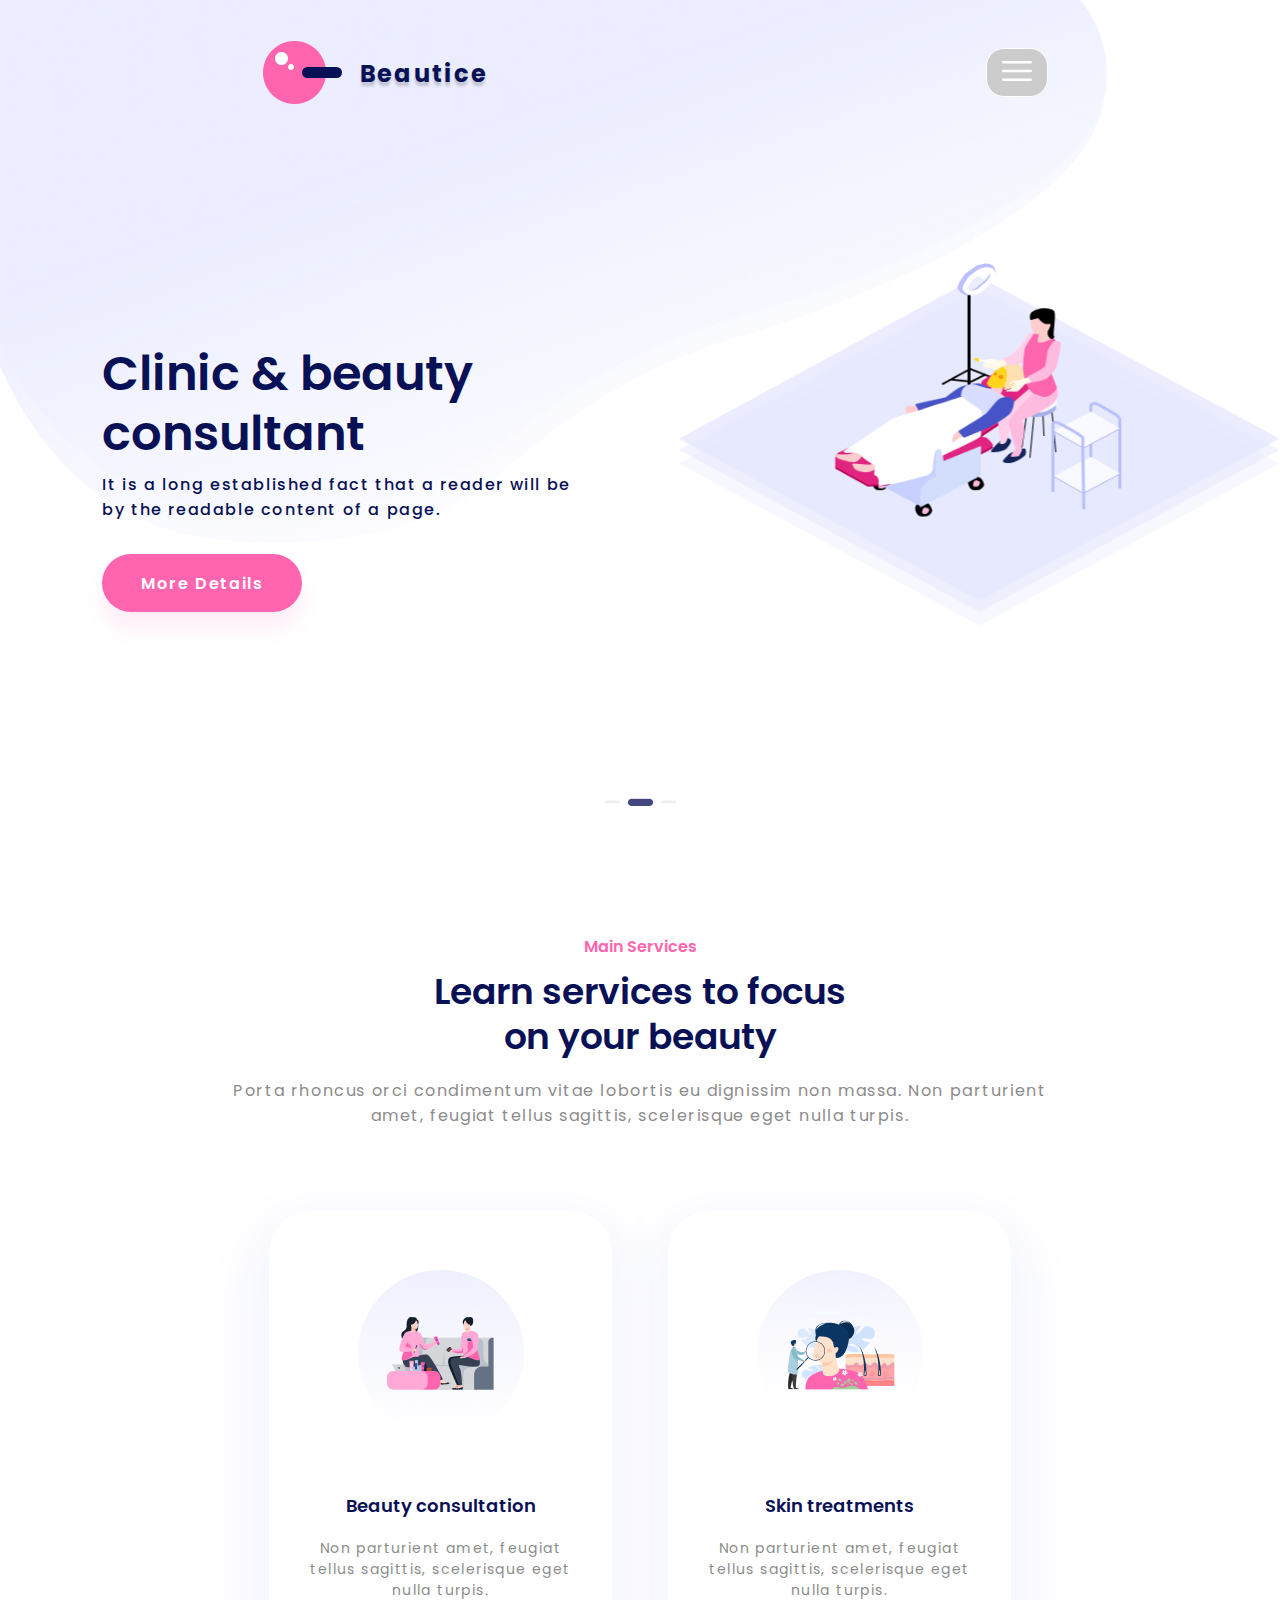
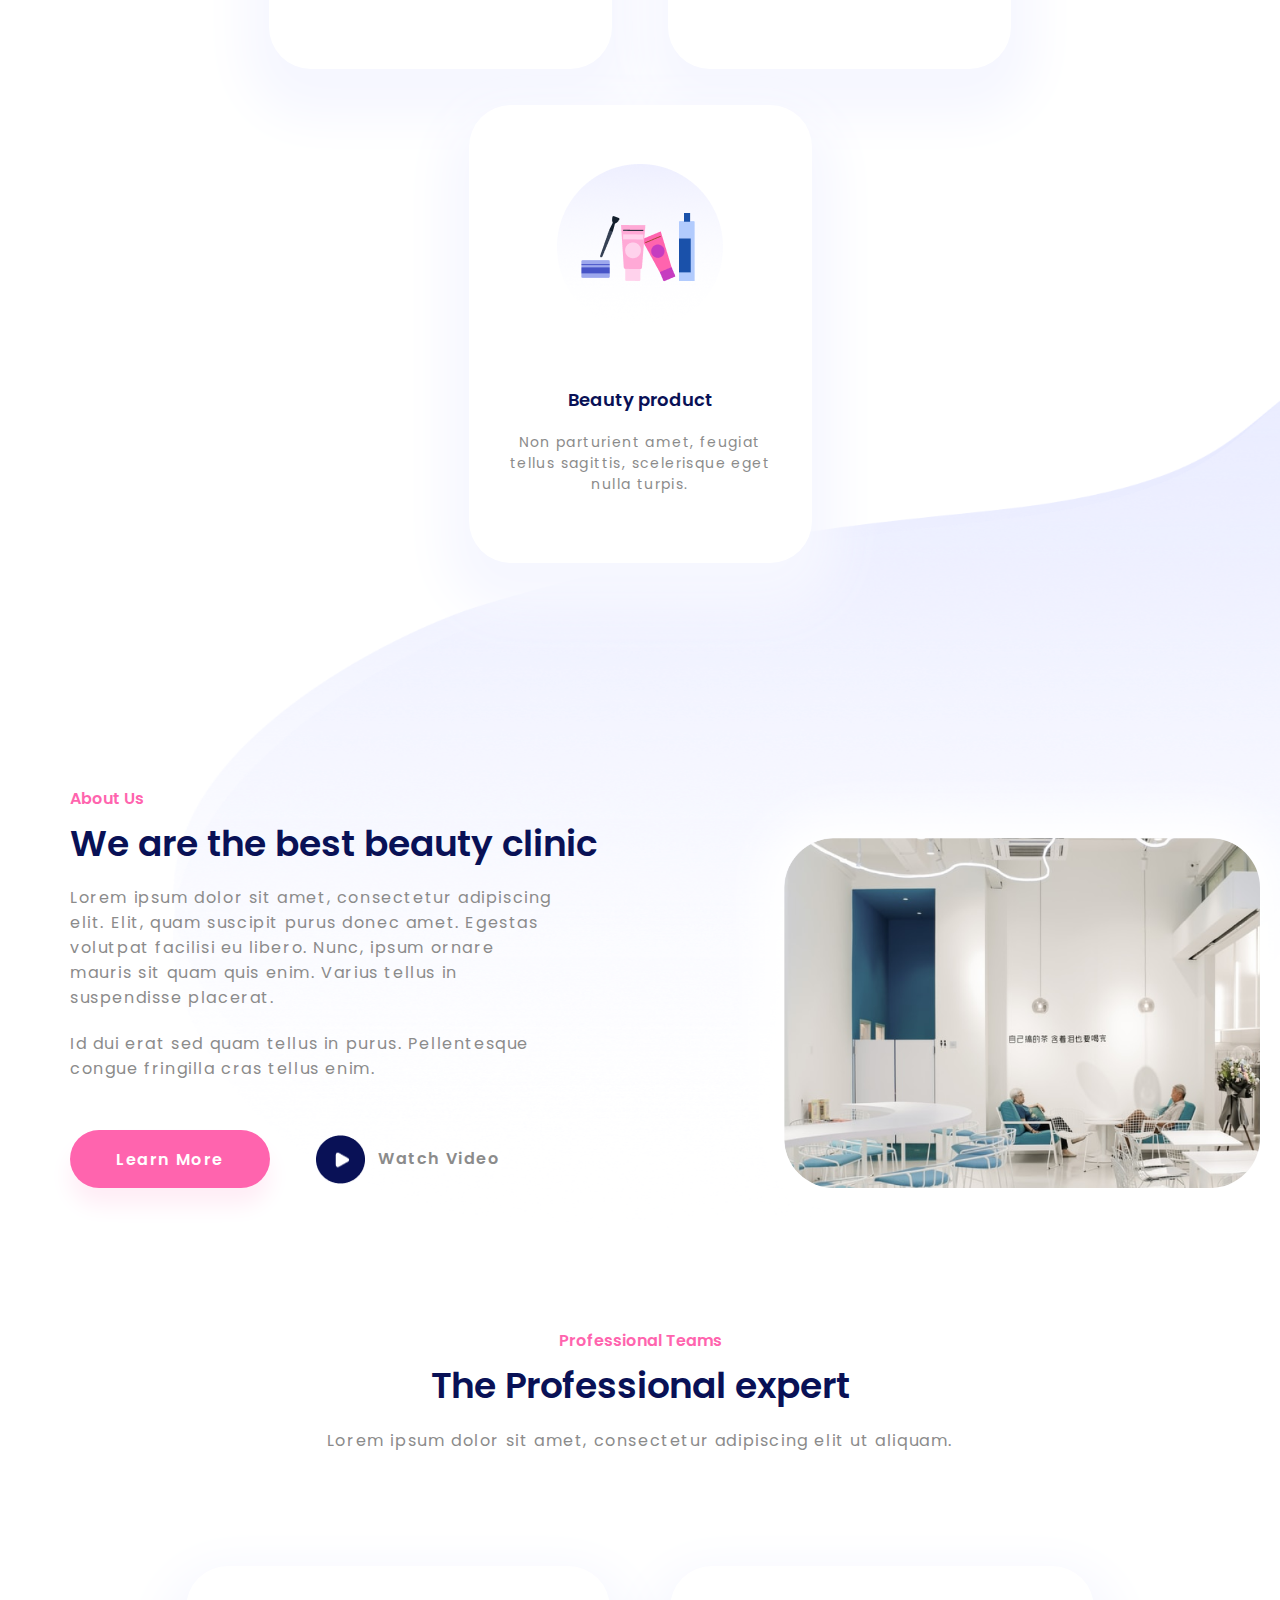
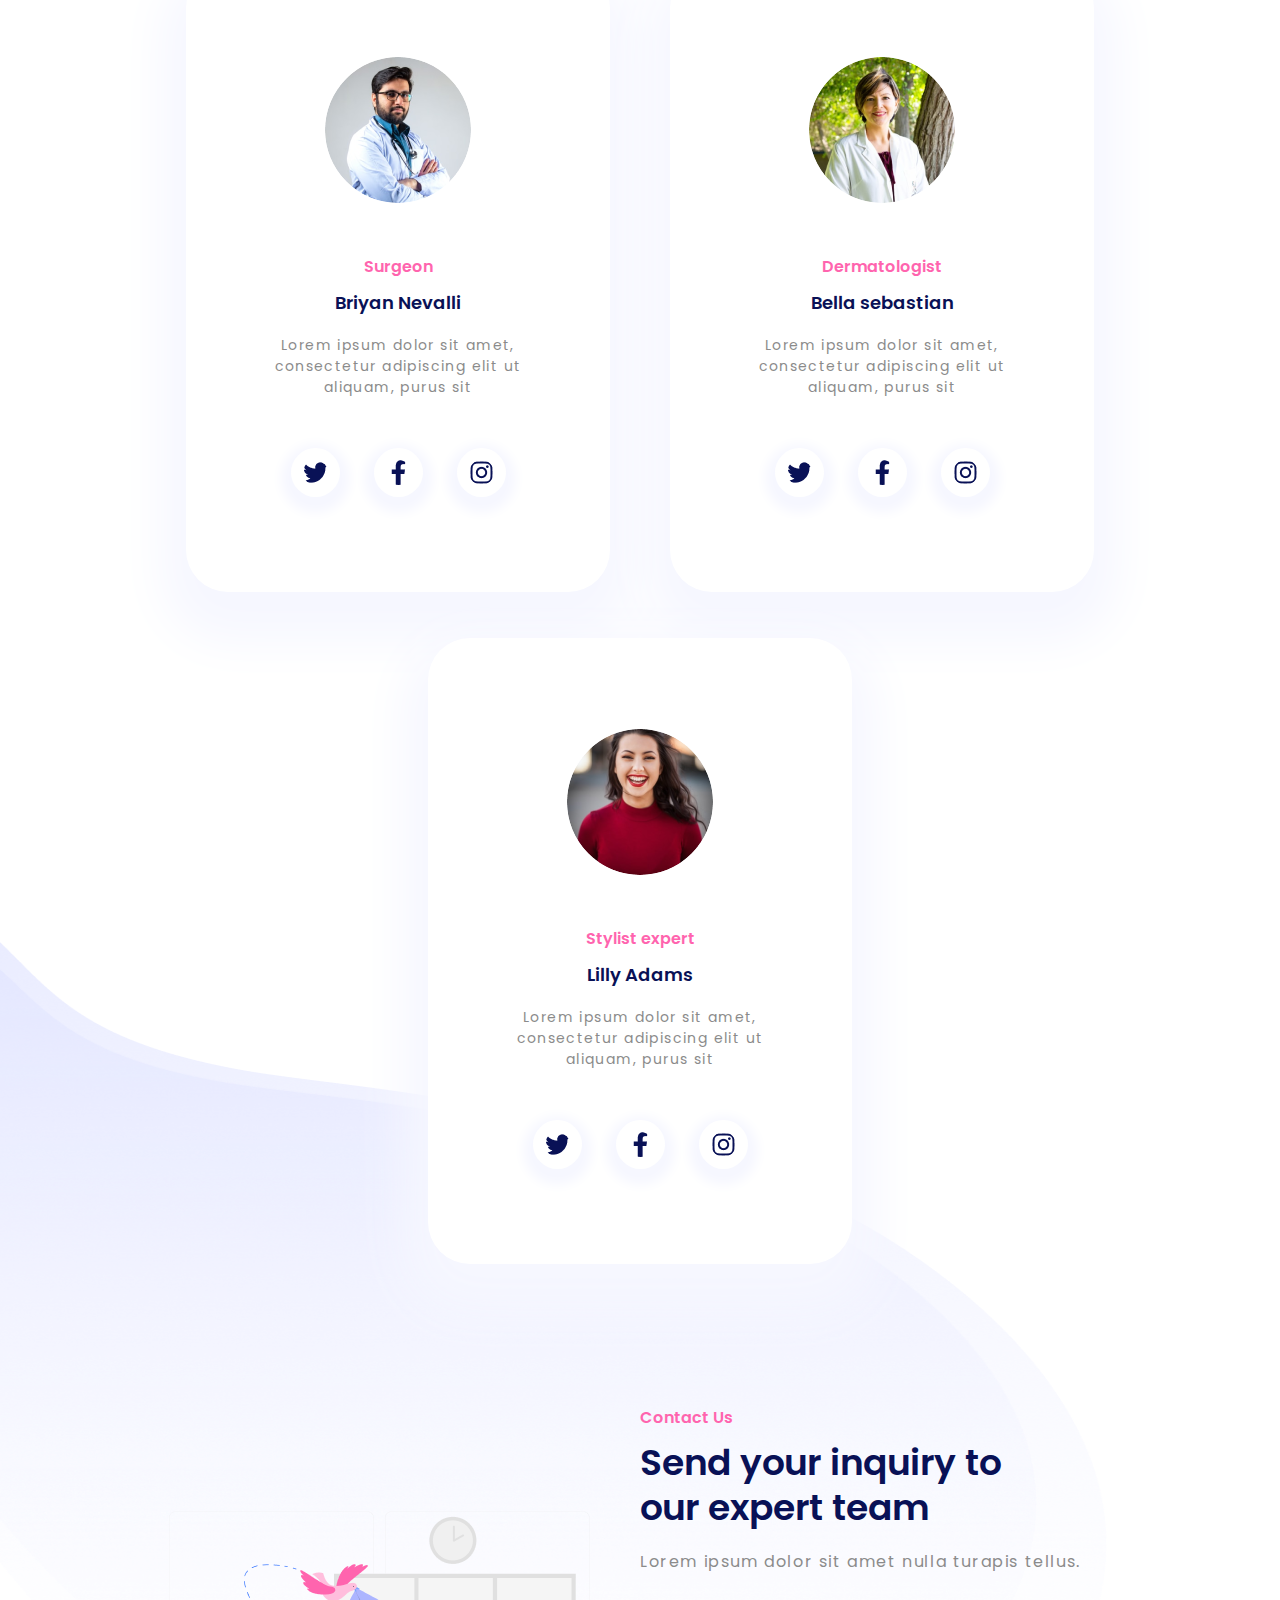
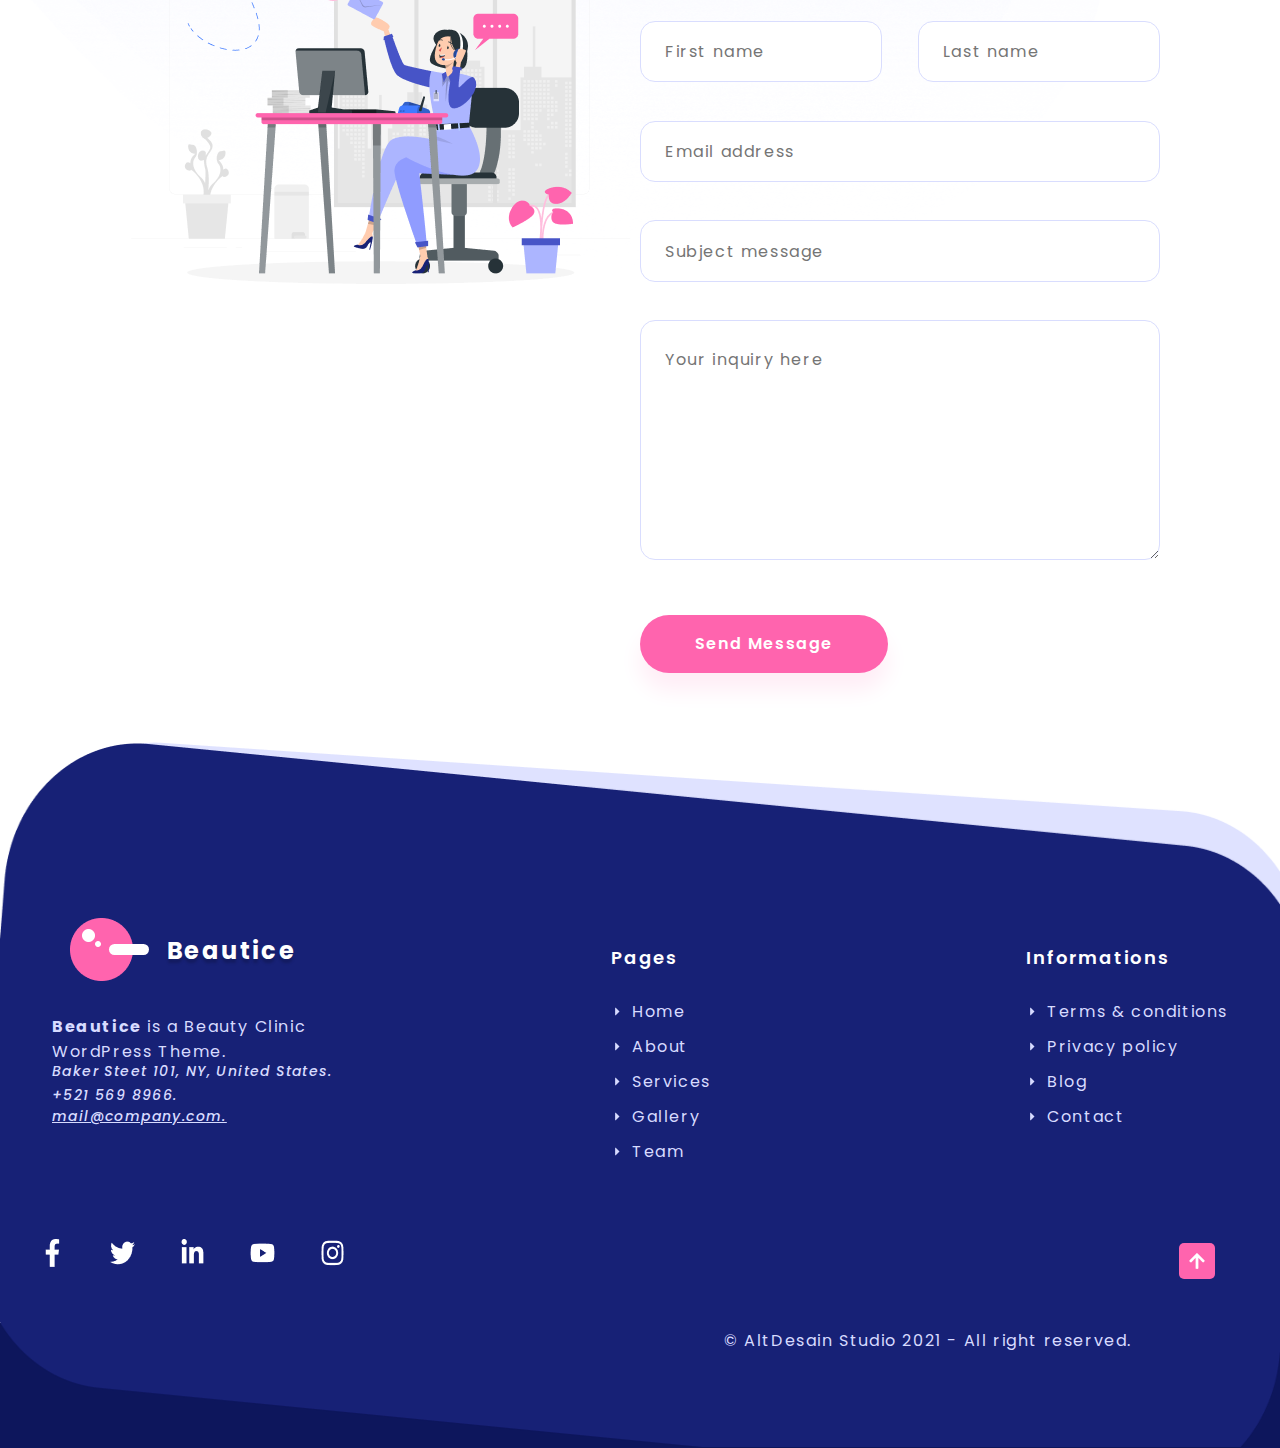
==== index.html @ 67800dea "done" ====
<!DOCTYPE html>
<html lang="en">
  <head>
    <meta charset="UTF-8" />
    <meta name="viewport" content="width=device-width, initial-scale=1.0" />
    <title>Document</title>
    <link rel="preconnect" href="https://fonts.googleapis.com" />
    <link rel="preconnect" href="https://fonts.gstatic.com" crossorigin />
    <link
      href="https://fonts.googleapis.com/css2?family=Poppins:wght@400;500;600;700&display=swap"
      rel="stylesheet"
    />
    <link rel="stylesheet" href="./assets/css/base.css" />
    <link rel="stylesheet" href="./assets/css/home1Style/index.css" />
    <script>
      function scrollToTopBtn() {
        window.scrollTo({
          top: 0,
          behavior: "smooth",
        });
      }
    </script>
  </head>
  <body>
    <header class="header">
      <div class="header__logo">
        <div class="header__logo-icon">
          <img
            class="logo__bg"
            src="./assets/img/Ellipse BG.png"
            alt="logo__bg"
          />
          <img
            class="logo__circle-white-1"
            src="./assets/img/Ellipse White 1.png"
            alt="logo1"
          />
          <img
            class="logo__circle-white-2"
            src="./assets/img/Ellipse White 2.png"
            alt="logo2"
          />
          <div class="logo__rectangle-blue"></div>
        </div>
        <p class="header__logo-text">Beautice</p>
      </div>
      <button class="header__navigate-button-style-tablet icon-center">
        <svg
          xmlns="http://www.w3.org/2000/svg"
          fill="none"
          viewBox="0 0 24 24"
          stroke-width="1.5"
          stroke="currentColor"
          class="w-6 h-6"
        >
          <path
            stroke-linecap="round"
            stroke-linejoin="round"
            d="M3.75 6.75h16.5M3.75 12h16.5m-16.5 5.25h16.5"
          />
        </svg>
      </button>

      <nav class="header__navigate">
        <ul class="header__navigate-menu">
          <li class="header__navigate-menu-item">
            <a href="#"
              >Home
              <img src="./assets/icons/Plus Icon.png" alt="plus" />
            </a>
          </li>
          <li class="header__navigate-menu-item">
            <a href="./Home2.html">Home 2</a>
          </li>
          <li class="header__navigate-menu-item">
            <a href="#">Service</a>
          </li>
          <li class="header__navigate-menu-item">
            <a href="#">Gallery</a>
          </li>
          <li class="header__navigate-menu-item">
            <a href="#">Blog</a>
          </li>
        </ul>
        <button class="header__navigate-button">Contact</button>
      </nav>
    </header>
    <div class="bg-header"></div>
    <section class="slider">
      <div class="slider__text">
        <h1 class="slider__text-title">Clinic & beauty consultant</h1>
        <p class="slider__text-desc">
          It is a long established fact that a reader will be by the readable
          content of a page.
        </p>
        <button class="slider__text-btn">More Details</button>
      </div>
      <img class="slider__img" src="./assets/img/Frame 1.png" />
    </section>
    <img class="slide__button" src="./assets/icons/Slide Button.png" />
    <div class="content">
      <section class="core-services">
        <p class="core-services__top-desc">Main Services</p>
        <h2 class="core-services__title">
          Learn services to focus <br />
          on your beauty
        </h2>
        <p class="core-services__bottom-desc">
          Porta rhoncus orci condimentum vitae lobortis eu dignissim non massa.
          Non parturient <br />
          amet, feugiat tellus sagittis, scelerisque eget nulla turpis.
        </p>
        <div class="content-services-cards">
          <section class="services-cards__item">
            <img src="./assets/img/Animation1.png" alt="img" />
            <h3 class="services-cards__item-title">Beauty consultation</h3>
            <p class="services-cards__item-desc">
              Non parturient amet, feugiat tellus sagittis, scelerisque eget
              nulla turpis.
            </p>
          </section>
          <section class="services-cards__item">
            <img src="./assets/img/Animation2.png" alt="img" />
            <h3 class="services-cards__item-title">Skin treatments</h3>
            <p class="services-cards__item-desc">
              Non parturient amet, feugiat tellus sagittis, scelerisque eget
              nulla turpis.
            </p>
          </section>
          <section class="services-cards__item">
            <img src="./assets/img/Animation3.png" alt="img" />
            <h3 class="services-cards__item-title">Beauty product</h3>
            <p class="services-cards__item-desc">
              Non parturient amet, feugiat tellus sagittis, scelerisque eget
              nulla turpis.
            </p>
          </section>
        </div>
      </section>
      <div class="div-bg"></div>
      <section class="content-about-us">
        <div class="content-about-us__text">
          <p class="content-about-us__text-top-desc">About Us</p>
          <h2 class="content-about-us__text-title">
            We are the best beauty clinic
          </h2>
          <div class="content-about-us__text-bottom-desc">
            <p>
              Lorem ipsum dolor sit amet, consectetur adipiscing elit. Elit,
              quam suscipit purus donec amet. Egestas volutpat facilisi eu
              libero. Nunc, ipsum ornare mauris sit quam quis enim. Varius
              tellus in suspendisse placerat.
            </p>
            <p>
              Id dui erat sed quam tellus in purus. Pellentesque congue
              fringilla cras tellus enim.
            </p>
          </div>
          <div class="content-about-us__text-button">
            <button class="about-us__text-button--learn-more">
              Learn More
            </button>
            <button class="about-us__text-button--watch-video">
              <img src="./assets/icons/Play_button.png" alt="play" />
              <span>Watch Video</span>
            </button>
          </div>
        </div>
        <img
          class="content-about-us__img"
          src="./assets/img//unsplash_LRXYS0tSyGc.png"
          alt="img"
        />
      </section>
      <section class="content-professional-teams-container">
        <div class="professional-teams__title-desc">
          <p class="teams__title-desc--desc-top">Professional Teams</p>
          <h2 class="teams__title-desc--title">The Professional expert</h2>
          <p class="teams__title-desc--desc-bottom">
            Lorem ipsum dolor sit amet, consectetur adipiscing elit ut aliquam.
          </p>
        </div>
        <div class="professional-teams__cards">
          <div class="professional-teams__card tablet-styles mobile-styles">
            <img src="./assets/img/unsplash_pTrhfmj2jDA.png" alt="avt" />
            <p class="professional-teams__card-desc-top">Surgeon</p>
            <h4 class="professional-teams__card-name">Briyan Nevalli</h4>
            <p class="professional-teams__card-desc-bottom">
              Lorem ipsum dolor sit amet, consectetur adipiscing elit ut
              aliquam, purus sit
            </p>
            <div class="professional-teams__card-social-media">
              <div class="social-media--item">
                <img src="./assets/icons/twitter.png" alt="social" />
              </div>
              <div class="social-media--item">
                <img src="./assets/icons/facebook-f.png" alt="social" />
              </div>
              <div class="social-media--item">
                <img src="./assets/icons/instagram.png" alt="social" />
              </div>
            </div>
          </div>
          <div
            class="professional-teams__card tablet-styles mobile-styles teams__card-center"
          >
            <img src="./assets/img/unsplash_FVh_yqLR9eA.png" alt="avt" />
            <p class="professional-teams__card-desc-top">Dermatologist</p>
            <h4 class="professional-teams__card-name">Bella sebastian</h4>
            <p class="professional-teams__card-desc-bottom">
              Lorem ipsum dolor sit amet, consectetur adipiscing elit ut
              aliquam, purus sit
            </p>
            <div class="professional-teams__card-social-media">
              <div class="social-media--item">
                <img src="./assets/icons/twitter.png" alt="social" />
              </div>
              <div class="social-media--item">
                <img src="./assets/icons/facebook-f.png" alt="social" />
              </div>
              <div class="social-media--item">
                <img src="./assets/icons/instagram.png" alt="social" />
              </div>
            </div>
          </div>
          <div class="professional-teams__card tablet-styles mobile-styles">
            <img src="./assets/img/unsplash_mEZ3PoFGs_k.png" alt="avt" />
            <p class="professional-teams__card-desc-top">Stylist expert</p>
            <h4 class="professional-teams__card-name">Lilly Adams</h4>
            <p class="professional-teams__card-desc-bottom">
              Lorem ipsum dolor sit amet, consectetur adipiscing elit ut
              aliquam, purus sit
            </p>
            <div class="professional-teams__card-social-media">
              <div class="social-media--item">
                <img src="./assets/icons/twitter.png" alt="social" />
              </div>
              <div class="social-media--item">
                <img src="./assets/icons/facebook-f.png" alt="social" />
              </div>
              <div class="social-media--item">
                <img src="./assets/icons/instagram.png" alt="social" />
              </div>
            </div>
          </div>
        </div>
      </section>
      <div class="bg-contact-b2"></div>
      <div class="bg-contact-b1"></div>
      <div class="content-contact">
        <img
          src="./assets/img/Contact Animations.png"
          alt="avt"
          class="content-contact__img"
        />
        <section class="content-contact__form">
          <p class="content-contact__form-top-desc">Contact Us</p>
          <h2 class="content-contact__form-title">
            Send your inquiry to our expert team
          </h2>
          <p class="content-contact__form-bottom-desc">
            Lorem ipsum dolor sit amet nulla turapis tellus.
          </p>
          <div class="form-name block">
            <input
              class="input-style-default-size-M input-mobile-styles"
              type="text"
              placeholder="First name"
            />
            <input
              class="input-style-default-size-M input-mobile-styles"
              type="text"
              placeholder="Last name"
            />
          </div>
          <input
            class="input-style-default-size-M input-size-L input-mobile-styles"
            type="email"
            placeholder="Email address"
          />
          <input
            class="input-style-default-size-M input-size-L input-mobile-styles"
            type="text"
            placeholder="Subject message"
          />
          <textarea
            class="input-style-default-size-M input-textarea input-textarea-mobile-styles"
            name=""
            id=""
            cols="30"
            rows="10"
            placeholder="Your inquiry here"
          ></textarea>
          <button class="btn-submit-form-contact">Send Message</button>
        </section>
      </div>
    </div>
    <footer class="footer">
      <div class="bottom-bg"></div>
      <div class="footer-bg"></div>
      <div class="footer__logo">
        <div class="header__logo">
          <div class="header__logo-icon">
            <img
              class="logo__bg"
              src="./assets/img/Ellipse BG.png"
              alt="logo__bg"
            />
            <img
              class="logo__circle-white-1"
              src="./assets/img/Ellipse White 1.png"
              alt="logo1"
            />
            <img
              class="logo__circle-white-2"
              src="./assets/img/Ellipse White 2.png"
              alt="logo2"
            />
            <div class="logo__rectangle-blue logo-color-footer"></div>
          </div>
          <p class="header__logo-text logo-text-color-footer">Beautice</p>
        </div>
        <div class="footer__logo-text block-center">
          <p class="footer__logo-desc-top">
            <strong>Beautice</strong> is a Beauty Clinic WordPress Theme.
          </p>
          <em class="footer__logo-desc-mid"
            >Baker Steet 101, NY, United States.</em
          >
          <p class="footer__logo-desc-bottom">
            <em>+521 569 8966.</em>
            <em>mail@company.com.</em>
          </p>
        </div>
        <div class="footer-social-icons">
          <img
            class="footer-social-icon"
            src="./assets/icons/facebook-f-white.png"
            alt="icon"
          />
          <img
            class="footer-social-icon"
            src="./assets/icons/twitter-white.png"
            alt="icon"
          />
          <img
            class="footer-social-icon"
            src="./assets/icons/linkedin-in-white.png"
            alt="icon"
          />
          <img
            class="footer-social-icon"
            src="./assets/icons/youtube-white.png"
            alt="icon"
          />
          <img
            class="footer-social-icon"
            src="./assets/icons/instagram-white.png"
            alt="icon"
          />
        </div>
      </div>
      <div class="footer__pages">
        <p class="footer__pages-title">Pages</p>
        <ul>
          <li class="footer__pages-item">
            <a href="#">Home</a>
          </li>
          <li class="footer__pages-item">
            <a href="#">About</a>
          </li>
          <li class="footer__pages-item">
            <a href="#">Services</a>
          </li>
          <li class="footer__pages-item">
            <a href="#">Gallery</a>
          </li>
          <li class="footer__pages-item">
            <a href="#">Team</a>
          </li>
        </ul>
      </div>
      <div class="footer__infor">
        <p class="footer__pages-title position-parent-copyright">
          Informations
        </p>
        <ul>
          <li class="footer__pages-item">
            <a href="#">Terms & conditions</a>
          </li>
          <li class="footer__pages-item">
            <a href="#">Privacy policy</a>
          </li>
          <li class="footer__pages-item">
            <a href="#">Blog</a>
          </li>
          <li class="footer__pages-item">
            <a href="#">Contact</a>
          </li>
        </ul>
        <p class="footer__copyright">
          © AltDesain Studio 2021 - All right reserved.
        </p>
        <button class="footer__arrow-up icon-center" onclick="scrollToTopBtn()">
          <img src="./assets/icons/arrow-up.png" alt="up" />
        </button>
      </div>
    </footer>
  </body>
</html>
---- assets/css/base.css ----
:root {
    --primary-text-color: #091156;
    --secondary-text-color: #8B8B8B;
    --white-text-color: #fff;
    --pink-text-color: #FF64AE;
    --text-color-D8D: #D8DCFF;
}

* {
    box-sizing: border-box;
    margin: 0;
    padding: 0;
    font-family: Poppins;
    flex-shrink: 0;
}

body {
    font-family: Poppins;

}

button {
    border-color: transparent;
    cursor: pointer;
    background-color: transparent;
}

.block-center {
    display: block;
    min-width: 20px;
    min-height: 20px;
    margin: 0 auto;
}

.icon-center {
    display: flex;
    align-items: center;
    justify-content: center;
    line-height: 100%;
}

input {
    border-color: transparent;
}

textarea:focus,
input:focus {
    outline: none;
}

.input-style-default-size-M {
    border: 1px solid #D9DDFE;
    width: 242.211px;
    height: 61.579px;
    background: var(--white-text-color);
    color: #C5C5C5;
    min-width: 242.211px;
    min-height: 61.579px;
    font-size: 16px;
    font-style: normal;
    font-weight: 400;
    line-height: normal;
    letter-spacing: 1.6px;
    padding: 0px 24px;
    flex-shrink: 0;
    border-radius: 15px;
}

.input-size-L {
    width: 520px;
    display: block;
    margin-bottom: 38.32px;
}
---- assets/css/home1Style/index.css ----
/* header style  */

.bg-header {
    width: 1266.422px;
    height: 743px;
    flex-shrink: 0;
    position: absolute;
    z-index: -10;
    left: 0;
    top: 0;
    background: url('../../img/Bubble\ 2.png') top left/1266.422px 743px no-repeat,
        url('../../img/Bubble\ 2.png') top left/1212.945px 711.4px no-repeat;
}

.header {
    padding: 0px 150px;
    margin-top: 41px;
    display: flex;
    align-items: center;
    justify-content: space-between;
    margin-bottom: 159px;
}

/* logo  */
.header__logo {
    display: flex;
    align-items: center;
    justify-content: space-between;
    width: 258px;
    height: 63px;
    flex-shrink: 0;
    margin-right: 191px;
}

.header__logo-icon {
    position: relative;
    height: 100%;
}

.logo__bg {
    position: absolute;
    top: 0;
    left: 0;
    width: 63px;
    height: 63px;
    flex-shrink: 0;
}

.logo__circle-white-1 {
    position: absolute;
    top: 11px;
    left: 12px;
    width: 13px;
    height: 13px;
    flex-shrink: 0;
}

.logo__circle-white-2 {
    position: absolute;
    top: 23px;
    left: 25px;
    z-index: 1;
    width: 6px;
    height: 6px;
    flex-shrink: 0;
}

.logo__rectangle-blue {
    width: 40px;
    height: 11px;
    flex-shrink: 0;
    border-radius: 50px;
    background: var(--primary-text-color);
    position: absolute;
    top: 26px;
    left: 39px;
}

.header__logo-text {
    width: 161px;
    line-height: 100%;
    height: 34px;
    flex-shrink: 0;
    color: var(--primary-text-color);
    font-family: Poppins;
    font-size: 24px;
    font-style: normal;
    font-weight: 700;
    line-height: normal;
    letter-spacing: 2.4px;
    text-shadow: 0px 4px 3px rgba(0, 0, 0, 0.2);

}

/* navigate */
.header__navigate {
    display: flex;
    align-items: center;
    justify-content: flex-end;
}

.header__navigate-menu {
    display: flex;
    align-items: center;
    justify-content: center;
    list-style: none;
    column-gap: 45px;
    margin-right: 45px;
}

.header__navigate-menu-item {
    height: 24px;
}

.header__navigate-menu-item:first-child a {
    display: flex;
    align-items: center;
    column-gap: 5px;
    color: #414880;

}

.header__navigate-menu-item a {
    text-decoration: none;
    color: var(--secondary-text-color);
    font-family: Poppins;
    font-size: 16px;
    font-style: normal;
    font-weight: 600;
    line-height: normal;
    letter-spacing: 1.6px;
}

.header__navigate-button {
    width: 158px;
    height: 52px;
    flex-shrink: 0;
    border-radius: 50px;
    background: var(--pink-text-color);
    border-color: transparent;
    color: var(--white-text-color);
    font-size: 16px;
    font-style: normal;
    font-weight: 600;
    line-height: normal;
    letter-spacing: 1.6px;
}

/* slider */
.slider {
    width: 100%;
    display: flex;
    align-items: center;
    justify-content: center;
    /* margin: 0 auto; */
    margin-bottom: 172px;
}

.slider__text {
    margin-left: 189px;
    margin-top: 20px;
    color: var(--primary-text-color);
    font-style: normal;
    flex-shrink: 0;
    margin-right: 22px;
}

.slider__text-title {
    width: 430px;
    height: 128px;
    font-size: 48px;
    font-weight: 600;
    line-height: 125%;
}

.slider__text-desc {
    width: 474px;
    height: 54px;
    font-size: 16px;
    font-weight: 500;
    line-height: normal;
    letter-spacing: 1.6px;
    margin-bottom: 28px;
}

.slider__text-btn {
    width: 200px;
    height: 58.361px;
    flex-shrink: 0;
    border-radius: 50px;
    background: var(--pink-text-color);
    box-shadow: 0px 17px 22px 0px #FFEDF6;
    color: var(--white-text-color);
    font-size: 16px;
    font-style: normal;
    font-weight: 600;
    line-height: normal;
    letter-spacing: 1.6px;
    border-color: transparent;
}

.slider__img {
    width: 601.5px;
    height: 362.5px;
    margin-right: 153.5px;
    flex-shrink: 0;
}

.slide__button {
    display: block;
    width: 71px;
    height: 8.146px;
    flex-shrink: 0;
    margin: 0 auto;
    margin-bottom: 131px;
}

.margin-btm {
    margin-bottom: 1000px;
}

.content {
    width: 100%;
    padding: 0px 150px;
    margin: 0 auto;
}

.core-services {
    text-align: center;
    margin: 0 auto;
}

.core-services__top-desc {
    color: var(--pink-text-color);
    font-size: 16px;
    font-style: normal;
    font-weight: 600;
    line-height: 125%;
}

.core-services__title {
    width: 732px;
    height: 97px;
    flex-shrink: 0;
    color: var(--primary-text-color);
    margin: 12px auto;
    font-size: 36px;
    font-style: normal;
    font-weight: 600;
    line-height: 125%;

}

.core-services__bottom-desc {
    height: 51px;
    flex-shrink: 0;
    color: var(--secondary-text-color);
    margin-bottom: 82px;
    font-size: 16px;
    font-style: normal;
    font-weight: 400;
    line-height: normal;
    letter-spacing: 1.6px;
}

.content-services-cards {
    display: flex;
    max-width: 1140px;
    column-gap: 56px;
    align-items: center;
    justify-content: center;
    margin: 0 auto;
    margin-bottom: 134.44px;
}

.services-cards__item {
    width: 343px;
    height: 458px;
    flex-shrink: 0;
    border-radius: 42px;
    background: var(--white-text-color);
    box-shadow: 0px 25px 50px 25px #F6F7FF;
    padding-top: 59px;
}

.services-cards__item img {
    margin-bottom: 52px;
    width: 166px;
    height: 166px;
    flex-shrink: 0;
}

.services-cards__item-title {
    height: 37px;
    flex-shrink: 0;
    color: var(--primary-text-color);
    text-align: center;
    font-size: 18px;
    font-style: normal;
    font-weight: 600;
    margin-bottom: 6px;
    line-height: 125%;
}

.services-cards__item-desc {
    width: 274px;
    margin: 0 auto;
    height: 80px;
    flex-shrink: 0;
    color: var(--secondary-text-color);
    font-size: 14px;
    font-style: normal;
    font-weight: 400;
    line-height: normal;
    letter-spacing: 1.4px;
}

.div-bg {

    position: absolute;
    z-index: -10;
    right: 0;
    top: 1448px;
    width: 948.146px;
    height: 1028.886px;
    background: url('../../img/Bubble\ 2\ \(1\).png') top right/948.146px 1028.886px no-repeat,
        url('../../img/Bubble\ 1\ \(1\).png') top right/883.635px 959.036px no-repeat;
}

/* about us  */

.content-about-us {
    display: flex;
    justify-content: center;
    margin-bottom: 142.2px;
}

.content-about-us__text {
    flex-shrink: 0;
}

.content-about-us__text-top-desc {
    color: var(--pink-text-color);
    font-size: 16px;
    font-style: normal;
    font-weight: 600;
    line-height: 125%;
}

.content-about-us__text-title {
    width: 664px;
    height: 52px;
    flex-shrink: 0;
    color: var(--primary-text-color);
    font-size: 36px;
    font-style: normal;
    font-weight: 600;
    line-height: 125%;
    margin: 12px 0px;
}

.content-about-us__text-bottom-desc {
    width: 483px;
    height: 196px;
    flex-shrink: 0;
    color: var(--secondary-text-color);
    font-size: 16px;
    font-style: normal;
    font-weight: 400;
    line-height: normal;
    letter-spacing: 1.6px;
    display: flex;
    flex-direction: column;
    justify-content: space-between;
    margin-bottom: 49px;
}

.content-about-us__img {
    margin-top: 44.56px;
    width: 476px;
    height: 350px;
    border-radius: 50px;
    box-shadow: 0px 0px 50px 25px #FFF;
}

.content-about-us__text-button {
    display: flex;
    align-items: center;
    column-gap: 44px;
}

.about-us__text-button--learn-more {
    width: 200px;
    height: 58.361px;
    flex-shrink: 0;
    border-radius: 50px;
    background: var(--pink-text-color);
    box-shadow: 0px 17px 22px 0px #FFEDF6;
    color: var(--white-text-color);
    font-size: 16px;
    font-style: normal;
    font-weight: 600;
    line-height: normal;
    letter-spacing: 1.6px;
}

.about-us__text-button--watch-video {
    display: flex;
    align-items: center;
    column-gap: 13px;
}

.about-us__text-button--watch-video span {
    width: 151px;
    height: 27px;
    flex-shrink: 0;
    color: var(--secondary-text-color);
    font-size: 16px;
    font-style: normal;
    font-weight: 600;
    line-height: normal;
    letter-spacing: 1.6px;
    text-align: left;
}

.about-us__text-button--watch-video img {
    width: 49px;
    height: 49px;
    flex-shrink: 0;
}


.content-professional-teams-container {
    margin-bottom: 144px;
}

.professional-teams__title-desc {
    margin-bottom: 87px;
    text-align: center;

}

.teams__title-desc--desc-top {
    color: var(--pink-text-color);
    font-size: 16px;
    font-style: normal;
    font-weight: 600;
    line-height: 125%;
}

.teams__title-desc--title {
    color: var(--primary-text-color);
    height: 53px;
    flex-shrink: 0;
    font-size: 36px;
    font-style: normal;
    font-weight: 600;
    line-height: 125%;
    margin: 12px auto;
}

.teams__title-desc--desc-bottom {
    height: 51px;
    flex-shrink: 0;
    color: var(--secondary-text-color);
    font-size: 16px;
    font-style: normal;
    font-weight: 400;
    line-height: normal;
    letter-spacing: 1.6px;
}

.professional-teams__cards {
    display: flex;
    column-gap: 60px;
    justify-content: center;

}

.professional-teams__card {
    min-width: 224px;
    height: 626px;
    flex-shrink: 0;
    border-radius: 42px;
    background: #FFF;
    padding-top: 91px;
    text-align: center;
}

.teams__card-center {
    box-shadow: 0px 25px 50px 25px #F6F7FF;
    width: 424px;
}

.professional-teams__card img {
    width: 146px;
    height: 146px;
    flex-shrink: 0;
    border-radius: 146px;
    background: url(<path-to-image>), lightgray 50% / cover no-repeat, #C4C4C4;
    margin-bottom: 47px;
}

.professional-teams__card-desc-top {
    color: var(--pink-text-color);
    font-size: 16px;
    font-style: normal;
    font-weight: 600;
    line-height: 125%;
    margin-bottom: 15px;
}

.professional-teams__card-name {
    height: 37px;
    flex-shrink: 0;
    color: var(--primary-text-color);
    font-size: 18px;
    font-style: normal;
    font-weight: 600;
    line-height: 125%;
    margin-bottom: 6px;
}

.professional-teams__card-desc-bottom {
    width: 270px;
    margin: 0 auto;
    height: 63px;
    flex-shrink: 0;
    color: var(--secondary-text-color);
    font-size: 14px;
    font-style: normal;
    font-weight: 400;
    line-height: normal;
    letter-spacing: 1.4px;
    margin-bottom: 50px;
}

.professional-teams__card-social-media {
    display: flex;
    align-items: center;
    justify-content: center;
    column-gap: 34px;
}



.social-media--item {
    width: 49px;
    height: 49px;
    flex-shrink: 0;
    background-color: var(--white-text-color);
    box-shadow: 0px 6px 12px 10px #F6F7FF;
    border-radius: 50%;
    display: flex;
    justify-content: center;
    align-items: center;
}

.social-media--item img {
    width: 25px;
    object-fit: cover;
    height: 25px;
    flex-shrink: 0;
    fill: rgba(0, 0, 0, 0.00);
    margin: 0;
}

.bg-contact-b1 {
    position: absolute;
    z-index: -10;
    left: 0;
    top: 3169.08px;
    width: 1024.533px;
    height: 824.44px;
    background:
        url('../../img/Bubble\ 1\ \(2\).png') top left/1024.533px 824.44px no-repeat;
}

.bg-contact-b2 {
    position: absolute;
    z-index: -10;
    left: 0;
    top: 3142px;
    width: 1175.73px;
    height: 929px;
    background:
        url('../../img/Bubble\ 2\ \(2\).png') top left/1175.73px 929px no-repeat;
}

/* content-contact-us */

.content-contact {
    width: 100%;
    min-height: 200px;
    margin-bottom: 69.66px;
    display: flex;
    justify-content: center;
}

.content-contact__img {
    width: 520px;
    height: 614px;
    flex-shrink: 0;
    margin-top: 159px;
}

.content-contact__form {
    margin-left: 100px;

}

.content-contact__form-top-desc {
    color: var(--pink-text-color);
    font-size: 16px;
    font-style: normal;
    font-weight: 600;
    line-height: 125%;
    /* 20px */
}

.content-contact__form-title {
    width: 404px;
    height: 97px;
    flex-shrink: 0;
    color: var(--primary-text-color);
    font-size: 36px;
    font-style: normal;
    font-weight: 600;
    line-height: 125%;
    margin: 12px 0px;
    /* 45px */
}

.content-contact__form-bottom-desc {
    width: 497px;
    height: 28px;
    flex-shrink: 0;
    color: #8B8B8B;
    font-size: 16px;
    font-style: normal;
    font-weight: 400;
    line-height: normal;
    letter-spacing: 1.6px;
    margin-bottom: 44px;
}

.form-name {
    display: flex;
    column-gap: 35.58px;
    margin-bottom: 38.32px;
}

.input-textarea {
    display: block;
    width: 520px;
    height: 239.474px;
    padding-top: 25.32px;
    margin-bottom: 54.84px;
}

.btn-submit-form-contact {
    width: 248px;
    height: 58px;
    flex-shrink: 0;
    border-radius: 50px;
    background: var(--pink-text-color);
    box-shadow: 0px 17px 22px 0px #FFEDF6;
    color: var(--white-text-color);
    font-size: 16px;
    font-style: normal;
    font-weight: 600;
    line-height: normal;
    letter-spacing: 1.6px;
}

/* footer */
.footer {
    width: 100%;
    height: 705.342px;
    position: relative;
    padding: 0px 150px;
    padding-top: 225.34px;
    display: flex;
    justify-content: space-between;
}

.bottom-bg {
    position: absolute;
    bottom: 0;
    left: 0;
    background-color: #0D165C;
    z-index: -10;
    width: 100%;
    height: 125px;
    flex-shrink: 0;
}

.footer-bg {
    position: absolute;
    bottom: 0;
    left: 0;
    z-index: -9;
    width: 100%;
    height: 705.34px;
    background:
        url('../../img/Footer\ BG.png') top left/100% 705.34px no-repeat;
}

.footer__logo {
    padding-top: 16px;
}

.footer__logo-text {
    padding-left: 31px;
    margin-bottom: 145px;
}

.footer__logo-desc-top {
    color: #D7DBFF;
    font-size: 16px;
    font-style: normal;
    font-weight: 400;
    line-height: normal;
    letter-spacing: 1.6px;
    margin-top: 33px;
    margin-bottom: 26px;
    height: 21px;
}

.footer__logo-desc-top strong {
    font-weight: 700;
}

.footer__logo-desc-mid {
    height: 24px;
    display: block;
    color: #D7DBFF;
    font-family: Poppins;
    font-size: 14px;
    font-weight: 500;
    line-height: normal;
    letter-spacing: 1.4px;
    flex-shrink: 0;
}

.footer__logo-desc-bottom {
    height: 23px;
    color: #D7DBFF;
    font-size: 14px;
    font-weight: 500;
    line-height: normal;
    letter-spacing: 1.4px;
    display: flex;
    align-items: center;
    column-gap: 42px;
}

.footer__logo-desc-bottom em:nth-child(2) {
    text-decoration: underline;
}

.logo-text-color-footer {
    color: var(--white-text-color);
}

.logo-color-footer {
    background-color: var(--white-text-color);
}

.footer-social-icons {
    max-width: 400px;
    min-height: 50px;
    display: flex;
    align-items: center;
    column-gap: 45px;
    justify-content: flex-start;
}

.footer-social-icon {
    width: 25px;
    height: 27.839px;
    flex-shrink: 0;
    fill: rgba(0, 0, 0, 0.00);
    cursor: pointer;
}

.footer__pages {
    margin-left: -20px;
    flex-shrink: 0;
}


.footer__pages-title {
    width: 129px;
    height: 31px;
    color: var(--white-text-color);
    font-size: 18px;
    font-style: normal;
    font-weight: 600;
    line-height: normal;
    letter-spacing: 1.8px;
    margin-bottom: 24px;
}


.footer__pages-item {
    min-width: 110px;
    height: 24px;
    flex-shrink: 0;
    background-image: url('../../icons/caret-right.png');
    background-repeat: no-repeat;
    background-position: left center;
    list-style-type: none;
    padding-left: 21px;
    margin-bottom: 11px;
}

.footer__pages-item:last-child {
    margin-bottom: 140.05px;
}

.footer__pages-item a {
    color: #D7DBFF;
    font-family: Poppins;
    font-size: 16px;
    font-style: normal;
    font-weight: 400;
    line-height: normal;
    letter-spacing: 1.6px;
    text-decoration: none;
    cursor: pointer;
}

.footer__infor {
    flex-shrink: 0;
    margin-right: 12px;
}

.position-parent-copyright {
    position: relative;
}

.footer__copyright {
    position: absolute;
    right: 148px;
    bottom: 88px;
    width: 497px;
    height: 31.179px;
    color: #D7DBFF;
    text-align: right;
    font-size: 16px;
    font-style: normal;
    font-weight: 400;
    line-height: normal;
    letter-spacing: 1.6px;
}

.footer__arrow-up {
    position: absolute;
    bottom: 169px;
    right: 65px;
    width: 36px;
    height: 36px;
    flex-shrink: 0;
    border-radius: 5px;
    background: var(--pink-text-color);

}

.header__navigate-button-style-tablet {
    display: none;

}

@media(max-width:1439px) {
    .header__navigate {
        display: none;
    }

    .header__navigate-button-style-tablet {
        display: block;
        padding: 2px 10px;
        color: var(--white-text-color);
        background-color: #ccc;
        border-radius: 18px;
        border: 1px solid var(--white-text-color);
    }

    .header__navigate-button-style-tablet svg {
        width: 40px;
    }

    .content {
        padding: 0 20px;
    }

    .slider {
        flex-wrap: wrap-reverse;
    }

    .slider__img {
        margin: 0;
    }

    .content-services-cards {
        flex-wrap: wrap;
    }

    .content-about-us {
        flex-wrap: wrap-reverse;
    }

    .professional-teams__cards {
        flex-wrap: wrap;
        row-gap: 36px;
    }

    .content-contact {
        flex-wrap: wrap;
    }

    .tablet-styles {
        box-shadow: 0px 25px 50px 25px #F6F7FF;
        width: 424px;
    }

    .content-about-us__text {
        margin: 0 auto;
        margin-top: 56px;
    }

    .services-cards__item {
        margin-bottom: 36px;
    }
}

@media (max-width: 739px) {

    .header {
        padding: 0;
        justify-content: space-around;
        margin-bottom: 40px;
    }

    .header__logo {
        margin-right: 0px;
    }

    .header__navigate {
        display: none;
    }

    .slider {
        margin-bottom: 40px;
    }

    .slide__button {
        margin-bottom: 40px;
    }

    .slider__text {
        margin: 0;
        margin: 0 auto;
        margin-top: 20px;
    }

    .slider__text-title {
        font-size: 18px;
        width: 300px;
        height: auto;
        margin-bottom: 24px;
    }

    .slider__text-desc {
        max-width: 350px;
        height: auto;
        font-size: 10px;
    }

    .slider__img {
        width: 80%;
        height: auto;
        margin: 0;
    }

    .slider__text-btn {
        width: 130px;
        height: 48px;
        font-size: 12px;
        border-color: transparent;
    }

    .services-cards__item {
        margin-bottom: 36px;
        width: 254px;
        height: 320px;
        padding-top: 20px;

    }

    .content-services-cards {
        margin-bottom: 0px;
    }

    .core-services__title {
        font-size: 18px;
        max-width: 400px;
        height: auto;
    }

    .core-services__bottom-desc {
        height: auto;
        max-width: 300px;
        margin: 0 auto;
        margin-bottom: 40px;
        font-size: 10px;
    }

    .services-cards__item-desc {
        font-size: 10px;
        max-width: 200px;
    }

    .services-cards__item img {
        margin-bottom: 8px;
    }

    .content-about-us {
        margin-bottom: 80px;
    }

    .content-about-us__text {
        margin: 0 auto;
        margin-top: 30px;
        text-align: center;
    }

    .content-about-us__img {
        width: 80%;
        height: auto;
    }

    .content-about-us__text-title {
        font-size: 18px;

    }

    .content-about-us__text-bottom-desc {
        font-size: 10px;
        margin-bottom: 24px;
    }

    .content-about-us__text-title,
    .content-about-us__text-bottom-desc {
        max-width: 380px;
        text-align: center;
        height: auto;
    }

    .content-about-us__text-button {
        flex-direction: column;
        row-gap: 24px;
    }

    .about-us__text-button--learn-more {

        width: 130px;
        height: 48px;
        font-size: 12px;
        border-color: transparent;

    }

    .about-us__text-button--watch-video img {
        width: 36px;
        height: 36px;
        flex-shrink: 0;
    }

    .about-us__text-button--watch-video span {
        width: 100px;
        height: 18px;
        font-size: 12px;
        text-align: left;
    }

    .teams__title-desc--desc-bottom {
        font-size: 12px;
        max-width: 300px;
        margin: 0 auto;
    }

    .professional-teams__title-desc {
        margin-bottom: 40px;
    }

    .content-professional-teams-container {
        margin-bottom: 48px;
    }

    .professional-teams__card>img {
        margin-bottom: 20px;
    }

    .professional-teams__card-desc-bottom {
        margin-bottom: 20px;
        font-size: 12px;
    }

    .teams__title-desc--title {
        max-width: 350px;
        font-size: 18px;
        height: auto;
    }

    .mobile-styles {
        max-width: 300px;
        height: auto;
        padding-bottom: 26px;
        padding-top: 26px;
    }

    .content-contact {
        margin-bottom: 0;
    }

    .content-contact__img {
        margin: 0;
        width: 60%;
        height: auto;
    }

    .content-contact__form {
        margin: 0px;
        text-align: center;
    }

    .bg-header {
        width: 93%;
        height: 543px;
        background: url('../../img/Bubble\ 2.png') top left/93% 543px no-repeat,
            url('../../img/Bubble\ 2.png') top left/93% 511.4px no-repeat;
    }

    .div-bg {
        top: 2000px;
        width: 93%;
        height: 828.886px;
        background: url('../../img/Bubble\ 2\ \(1\).png') top right/93% 828.886px no-repeat,
            url('../../img/Bubble\ 1\ \(1\).png') top right/93% 759.036px no-repeat;
    }

    .bg-contact-b1 {
        top: 4169.08px;
        width: 90%;
        height: 824.44px;
        background:
            url('../../img/Bubble\ 1\ \(2\).png') top left/90% 824.44px no-repeat;
    }

    .bg-contact-b2 {
        top: 4142px;
        width: 93%;
        height: 929px;
        background:
            url('../../img/Bubble\ 2\ \(2\).png') top left/93% 929px no-repeat;
    }

    .content {
        padding: 0px;
    }

    .block {
        display: block;
        max-width: 320px;
        margin-bottom: 0;
    }

    .input-mobile-styles {
        max-width: 280px;
        width: 100%;
        height: 48px;
        min-height: 48px;
        margin-bottom: 12px;
    }

    .input-textarea-mobile-styles {
        max-width: 280px;
        width: 100%;
        height: 148px;
        margin-bottom: 12px;
    }

    .block~textarea,
    .block~input {
        margin: 0 auto;
        margin-bottom: 12px;
    }

    .btn-submit-form-contact {
        width: 180px;
        height: 48px;

        font-size: 12px;

    }

    .content-contact__form-title {
        font-size: 18px;
        max-width: 320px;
        height: auto;
    }

    .content-contact__form-bottom-desc {
        max-width: 320px;
        height: auto;
        margin-bottom: 30px;
        font-size: 12px;
    }

    .footer {
        margin-top: 60px;
        padding: 0 16px;
        padding-top: 80px;
        height: 0;
        min-height: 470px;
    }



    .footer__infor ul>li a,
    .footer__pages ul>li a,
    .footer__pages>p,
    .footer__infor>p {
        font-size: 10px;
    }

    .footer__pages-title {
        width: auto;
        height: auto;
        margin-bottom: 0px;
    }


    .footer__pages-item {
        min-width: 80px;
        margin-bottom: 0px;
    }

    .footer-social-icons {
        justify-content: center;
    }

    .footer__logo-text {
        margin-top: 18px;
        max-width: 150px;
        display: inline-block;
        margin-bottom: 60px;
        padding-left: 0px;
        margin-left: -16px;
        position: relative;
    }

    .footer__pages {
        position: absolute;
        top: 170px;
        right: 186px;
    }

    .footer__infor {
        position: absolute;
        top: 170px;
        right: 16px;
    }

    .footer__copyright {
        right: 20px;
        bottom: 50px;
    }

    .footer__arrow-up {
        bottom: 96px;
        right: 24px;
    }

    .footer__logo-text>em,
    .footer__logo-text>p {
        padding: 0;
        font-size: 10px;
        margin-bottom: 60px;
        margin: 8px 0px;
        max-width: 133px;
        height: auto;
    }

    .footer__logo-desc-bottom {
        flex-direction: column;
        align-items: flex-start;
    }

    .footer__logo {
        margin: 0;
        padding: 0;
        max-width: 350px;
        height: auto;
        margin-left: 22px;
    }

    .bottom-bg {
        position: absolute;
        bottom: 0;
        left: 0;
        background-color: #0D165C;
        z-index: -10;
        width: 100%;
        height: 95px;
        flex-shrink: 0;
    }

    .footer-bg {
        position: absolute;
        bottom: 0;
        left: 0;
        z-index: -9;
        width: 100%;
        height: 100%;
        background:
            url('../../img/Footer\ BG.png') top left/100% 100% no-repeat;
    }
}


@media(min-width: 740px) and (max-width: 1439px) {
    .header {
        padding: 0;
        justify-content: space-around;
    }


    .slider {
        flex-wrap: wrap-reverse;
    }

    .slider__text {
        margin: 0;
        margin: 0 auto;
        margin-top: 68px;
    }



    .content-services-cards {
        flex-wrap: wrap;
    }



    .content-about-us {
        flex-wrap: wrap-reverse;
    }



    .professional-teams__cards {
        flex-wrap: wrap;
        row-gap: 46px;
    }



    .content-contact {
        flex-wrap: wrap;
    }

    .content-contact__img {
        margin: 0;
    }

    .content-contact__form {
        margin: 0px;
    }

    .bg-header {
        width: 93%;
        height: 543px;
        background: url('../../img/Bubble\ 2.png') top left/93% 543px no-repeat,
            url('../../img/Bubble\ 2.png') top left/93% 511.4px no-repeat;
    }

    .div-bg {
        top: 2000px;
        width: 93%;
        height: 828.886px;
        background: url('../../img/Bubble\ 2\ \(1\).png') top right/93% 828.886px no-repeat,
            url('../../img/Bubble\ 1\ \(1\).png') top right/93% 759.036px no-repeat;
    }

    .bg-contact-b1 {
        top: 4169.08px;
        width: 90%;
        height: 824.44px;
        background:
            url('../../img/Bubble\ 1\ \(2\).png') top left/90% 824.44px no-repeat;
    }

    .bg-contact-b2 {
        top: 4142px;
        width: 93%;
        height: 929px;
        background:
            url('../../img/Bubble\ 2\ \(2\).png') top left/93% 929px no-repeat;
    }

    .footer {
        padding: 160px 40px;
    }

    .footer__logo-text {
        max-width: 286px;
        display: inline-block;
        margin-bottom: 120px;
        padding-left: 0px;
        margin-left: 12px;
        /* position: relative; */
    }

    .footer__logo-desc-bottom {
        flex-direction: column;
        align-items: flex-start;
    }

    .header__logo {
        margin-left: 30px;
        margin-right: 0px;
    }

    .footer__infor,
    .footer__pages {
        margin-top: 42px;
    }
}

@media(min-width: 1025px) {}
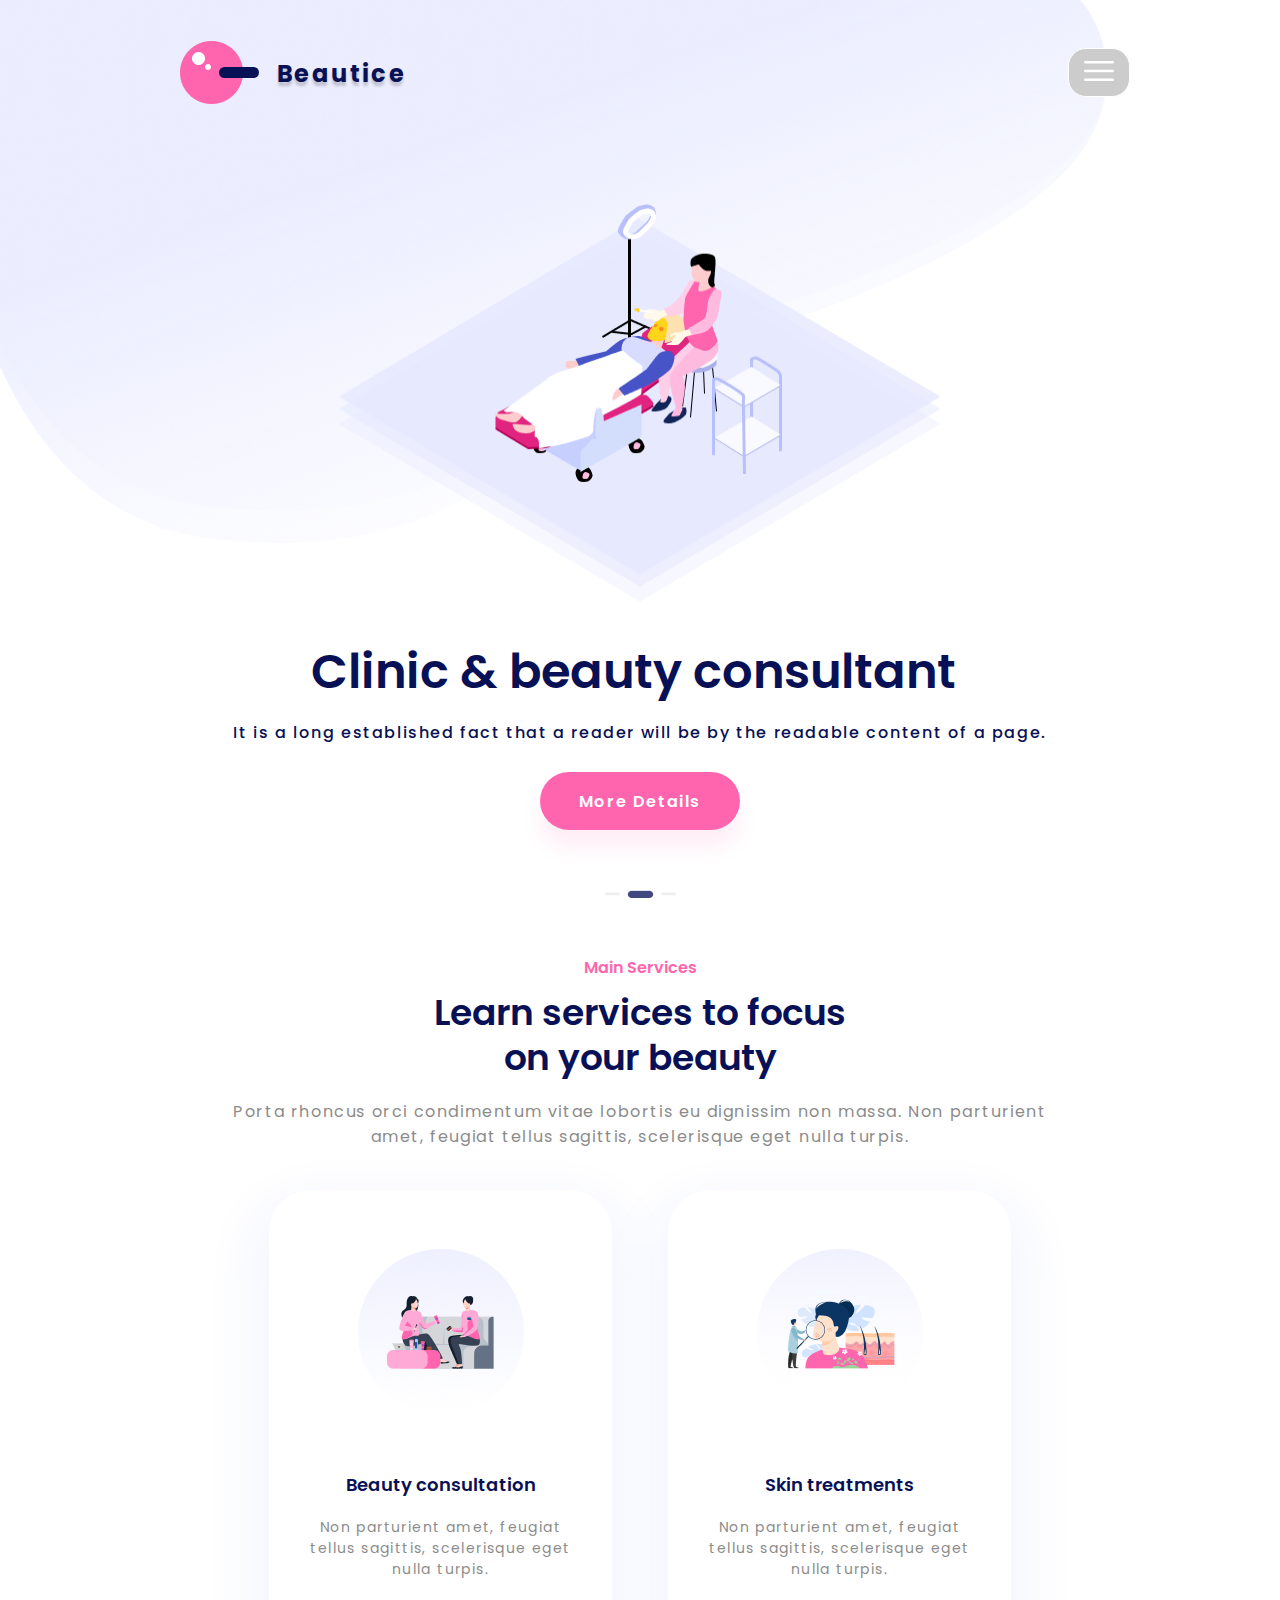
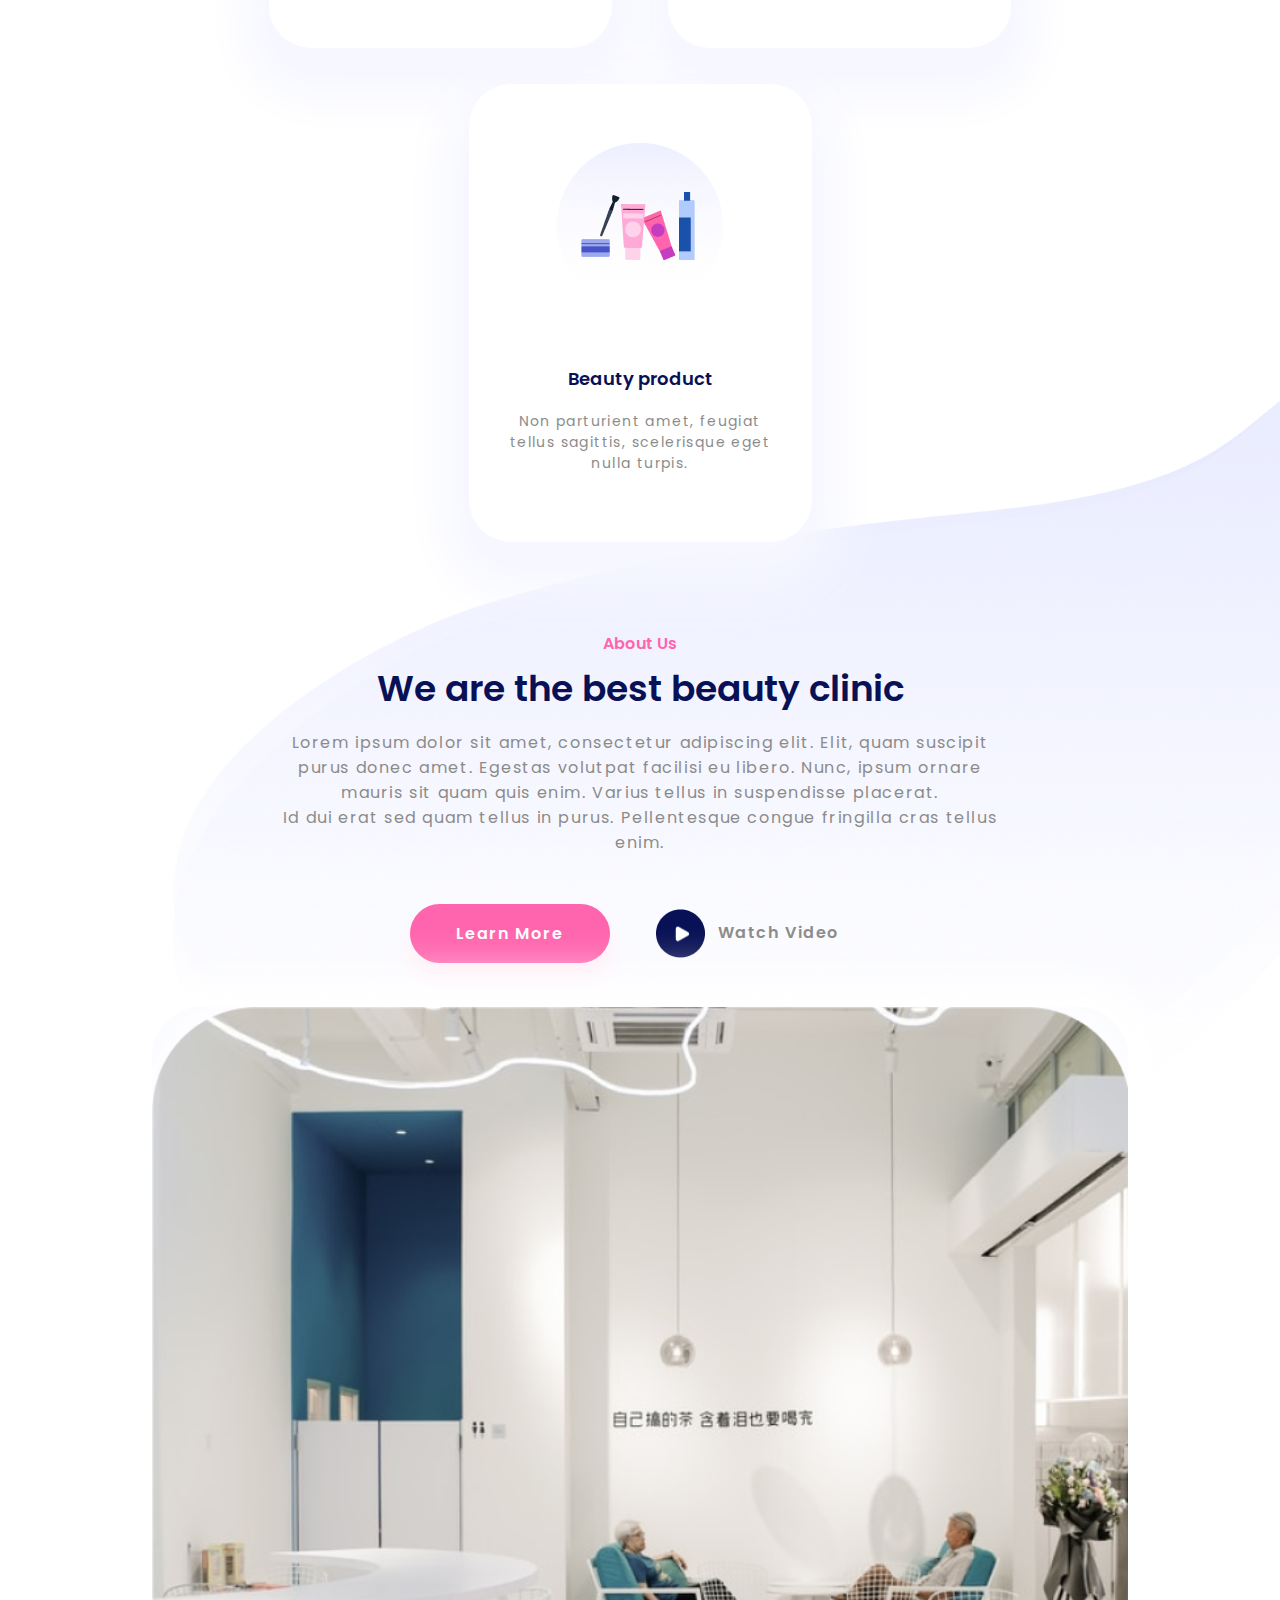
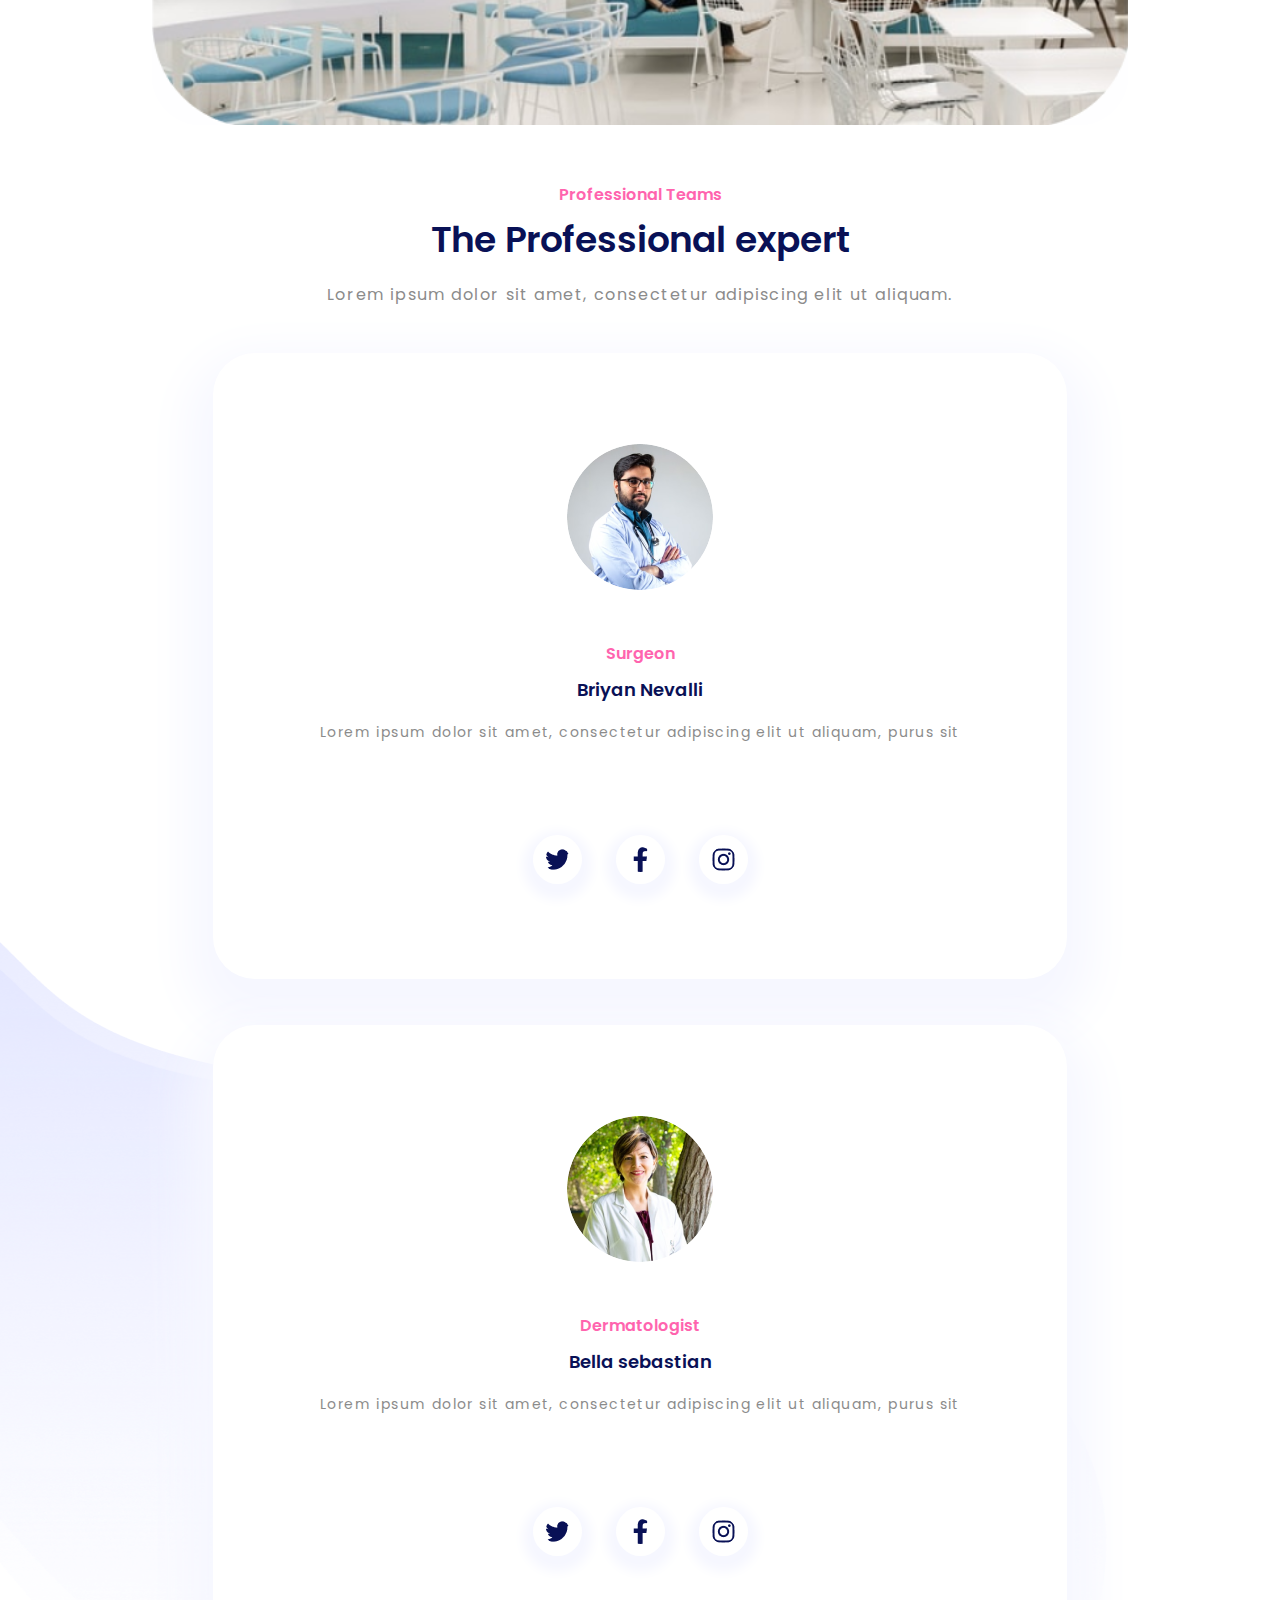
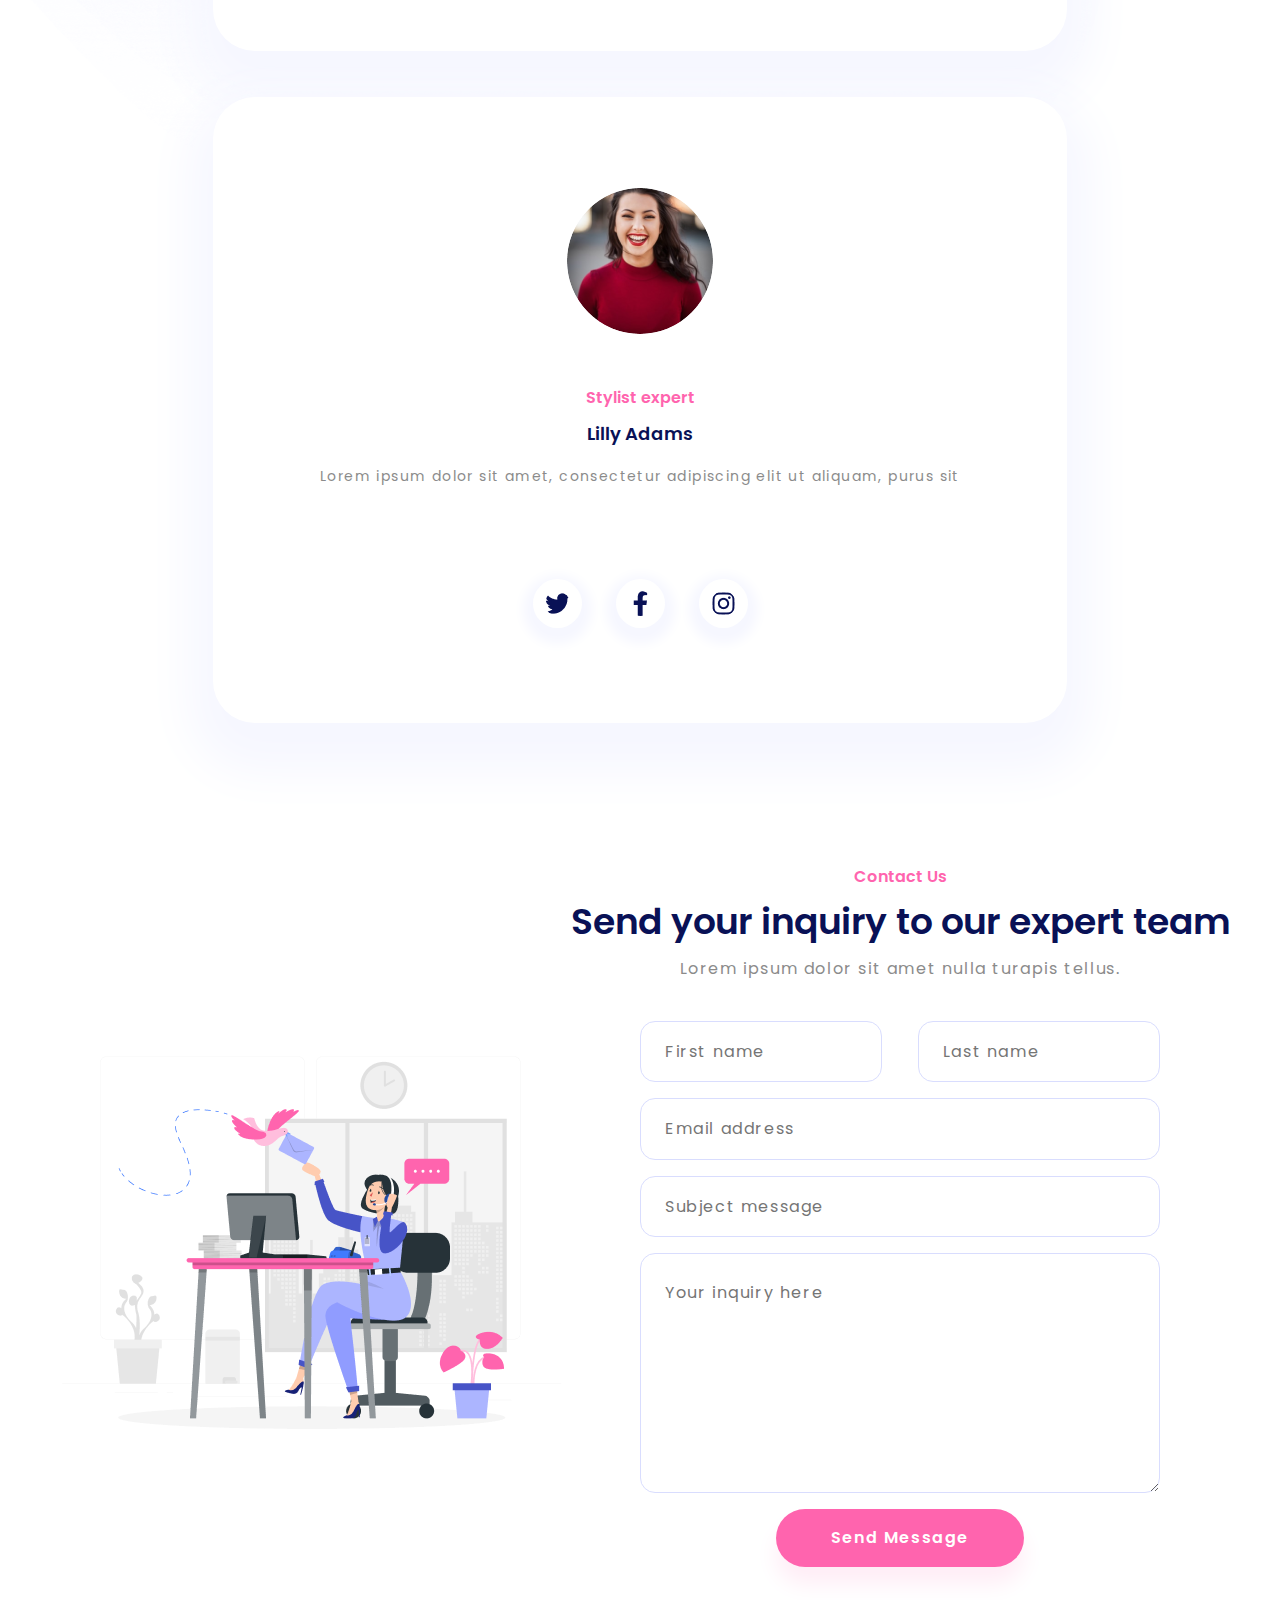
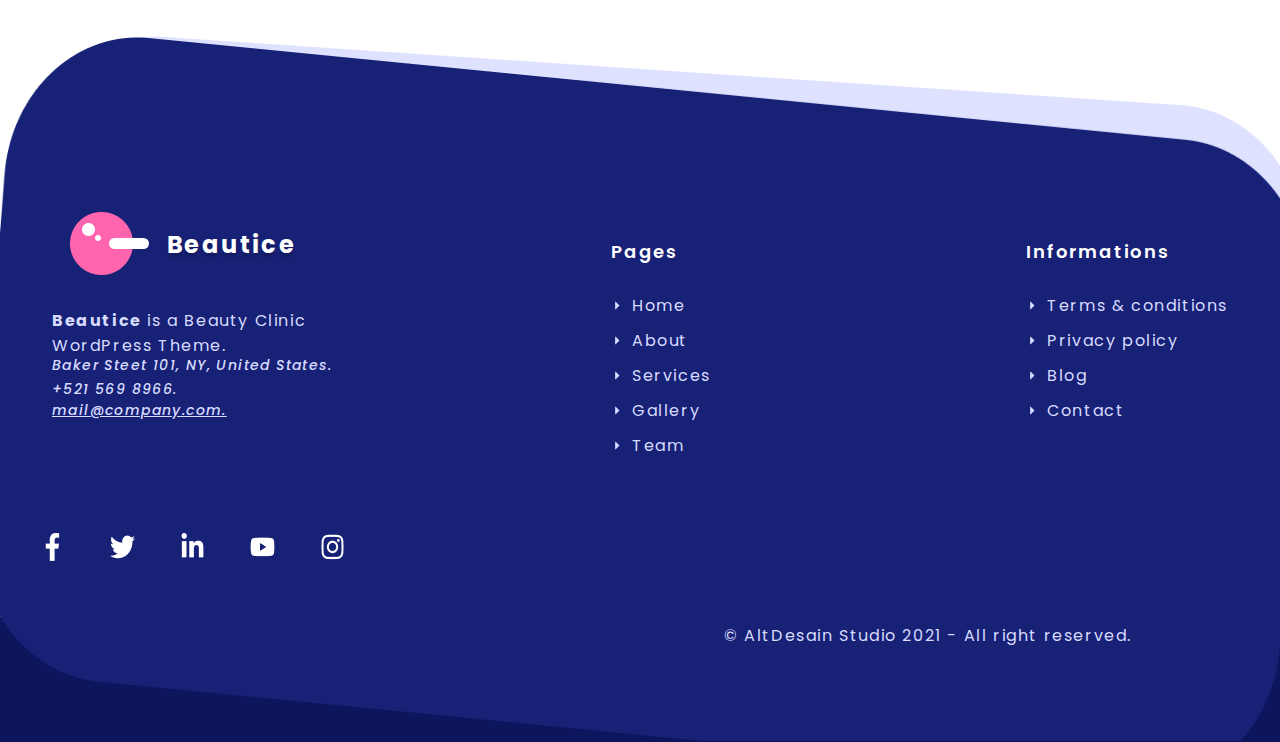
==== commit 1a620d4e: "update" ====
--- a/index.html
+++ b/index.html
@@ -13,6 +13,28 @@
     <link rel="stylesheet" href="./assets/css/base.css" />
     <link rel="stylesheet" href="./assets/css/home1Style/index.css" />
     <script>
+      window.onscroll = function () {
+        scrollFunction();
+      };
+
+      function scrollFunction() {
+        if (
+          document.body.scrollTop > 640 ||
+          document.documentElement.scrollTop > 640
+        ) {
+          document.getElementById("scrollBtn").style.display = "block";
+        } else {
+          document.getElementById("scrollBtn").style.display = "none";
+        }
+      }
+
+      function scrollToTop() {
+        window.scrollTo({
+          top: 0,
+          behavior: "smooth",
+        });
+      }
+
       function scrollToTopBtn() {
         window.scrollTo({
           top: 0,
@@ -22,81 +44,95 @@
     </script>
   </head>
   <body>
-    <header class="header">
-      <div class="header__logo">
-        <div class="header__logo-icon">
-          <img
-            class="logo__bg"
-            src="./assets/img/Ellipse BG.png"
-            alt="logo__bg"
-          />
-          <img
-            class="logo__circle-white-1"
-            src="./assets/img/Ellipse White 1.png"
-            alt="logo1"
-          />
-          <img
-            class="logo__circle-white-2"
-            src="./assets/img/Ellipse White 2.png"
-            alt="logo2"
-          />
-          <div class="logo__rectangle-blue"></div>
-        </div>
-        <p class="header__logo-text">Beautice</p>
-      </div>
-      <button class="header__navigate-button-style-tablet icon-center">
-        <svg
-          xmlns="http://www.w3.org/2000/svg"
-          fill="none"
-          viewBox="0 0 24 24"
-          stroke-width="1.5"
-          stroke="currentColor"
-          class="w-6 h-6"
-        >
-          <path
-            stroke-linecap="round"
-            stroke-linejoin="round"
-            d="M3.75 6.75h16.5M3.75 12h16.5m-16.5 5.25h16.5"
-          />
-        </svg>
-      </button>
+    <div class="header-container">
+      <header class="header">
+        <div class="header__logo">
+          <div class="header__logo-icon">
+            <img
+              class="logo__bg"
+              src="./assets/img/Ellipse BG.png"
+              alt="logo__bg"
+            />
+            <img
+              class="logo__circle-white-1"
+              src="./assets/img/Ellipse White 1.png"
+              alt="logo1"
+            />
+            <img
+              class="logo__circle-white-2"
+              src="./assets/img/Ellipse White 2.png"
+              alt="logo2"
+            />
+            <div class="logo__rectangle-blue"></div>
+          </div>
+          <p class="header__logo-text">Beautice</p>
+        </div>
+        <button class="header__navigate-button-style-tablet icon-center">
+          <svg
+            xmlns="http://www.w3.org/2000/svg"
+            fill="none"
+            viewBox="0 0 24 24"
+            stroke-width="1.5"
+            stroke="currentColor"
+            class="w-6 h-6"
+          >
+            <path
+              stroke-linecap="round"
+              stroke-linejoin="round"
+              d="M3.75 6.75h16.5M3.75 12h16.5m-16.5 5.25h16.5"
+            />
+          </svg>
+        </button>
 
-      <nav class="header__navigate">
-        <ul class="header__navigate-menu">
-          <li class="header__navigate-menu-item">
-            <a href="#"
-              >Home
-              <img src="./assets/icons/Plus Icon.png" alt="plus" />
-            </a>
-          </li>
-          <li class="header__navigate-menu-item">
-            <a href="./Home2.html">Home 2</a>
-          </li>
-          <li class="header__navigate-menu-item">
-            <a href="#">Service</a>
-          </li>
-          <li class="header__navigate-menu-item">
-            <a href="#">Gallery</a>
-          </li>
-          <li class="header__navigate-menu-item">
-            <a href="#">Blog</a>
-          </li>
-        </ul>
-        <button class="header__navigate-button">Contact</button>
-      </nav>
-    </header>
+        <nav class="header__navigate">
+          <ul class="header__navigate-menu">
+            <li class="header__navigate-menu-item sub-menu active">
+              <a href="#"
+                >Home
+                <img src="./assets/icons/Plus Icon.png" alt="plus" />
+              </a>
+              <div class="drop-down-menu__header">
+                <ul>
+                  <li class="header__navigate-menu-item">
+                    <a href="./index.html">Home 1</a>
+                  </li>
+                  <li class="header__navigate-menu-item">
+                    <a href="./Home2.html">Home 2</a>
+                  </li>
+                </ul>
+              </div>
+            </li>
+            <li class="header__navigate-menu-item">
+              <a href="#">About</a>
+            </li>
+            <li class="header__navigate-menu-item">
+              <a href="#">Service</a>
+            </li>
+            <li class="header__navigate-menu-item">
+              <a href="#">Gallery</a>
+            </li>
+            <li class="header__navigate-menu-item">
+              <a href="#">Blog</a>
+            </li>
+          </ul>
+          <button class="header__navigate-button">Contact</button>
+        </nav>
+      </header>
+    </div>
     <div class="bg-header"></div>
-    <section class="slider">
-      <div class="slider__text">
-        <h1 class="slider__text-title">Clinic & beauty consultant</h1>
-        <p class="slider__text-desc">
-          It is a long established fact that a reader will be by the readable
-          content of a page.
-        </p>
-        <button class="slider__text-btn">More Details</button>
-      </div>
-      <img class="slider__img" src="./assets/img/Frame 1.png" />
-    </section>
+    <div class="slider-container">
+      <section class="slider">
+        <div class="slider__text">
+          <h1 class="slider__text-title">Clinic & beauty consultant</h1>
+          <p class="slider__text-desc">
+            It is a long established fact that a reader will be by the readable
+            content of a page.
+          </p>
+          <button class="slider__text-btn">More Details</button>
+        </div>
+        <img class="slider__img" src="./assets/img/Frame 1.png" />
+      </section>
+    </div>
     <img class="slide__button" src="./assets/icons/Slide Button.png" />
     <div class="content">
       <section class="core-services">
@@ -295,116 +331,122 @@
         </section>
       </div>
     </div>
-    <footer class="footer">
-      <div class="bottom-bg"></div>
-      <div class="footer-bg"></div>
-      <div class="footer__logo">
-        <div class="header__logo">
-          <div class="header__logo-icon">
-            <img
-              class="logo__bg"
-              src="./assets/img/Ellipse BG.png"
-              alt="logo__bg"
-            />
-            <img
-              class="logo__circle-white-1"
-              src="./assets/img/Ellipse White 1.png"
-              alt="logo1"
-            />
-            <img
-              class="logo__circle-white-2"
-              src="./assets/img/Ellipse White 2.png"
-              alt="logo2"
-            />
-            <div class="logo__rectangle-blue logo-color-footer"></div>
-          </div>
-          <p class="header__logo-text logo-text-color-footer">Beautice</p>
-        </div>
-        <div class="footer__logo-text block-center">
-          <p class="footer__logo-desc-top">
-            <strong>Beautice</strong> is a Beauty Clinic WordPress Theme.
+    <div class="footer-container">
+      <footer class="footer">
+        <div class="bottom-bg"></div>
+        <div class="footer-bg"></div>
+        <div class="footer__logo">
+          <div class="header__logo">
+            <div class="header__logo-icon">
+              <img
+                class="logo__bg"
+                src="./assets/img/Ellipse BG.png"
+                alt="logo__bg"
+              />
+              <img
+                class="logo__circle-white-1"
+                src="./assets/img/Ellipse White 1.png"
+                alt="logo1"
+              />
+              <img
+                class="logo__circle-white-2"
+                src="./assets/img/Ellipse White 2.png"
+                alt="logo2"
+              />
+              <div class="logo__rectangle-blue logo-color-footer"></div>
+            </div>
+            <p class="header__logo-text logo-text-color-footer">Beautice</p>
+          </div>
+          <div class="footer__logo-text block-center">
+            <p class="footer__logo-desc-top">
+              <strong>Beautice</strong> is a Beauty Clinic WordPress Theme.
+            </p>
+            <em class="footer__logo-desc-mid"
+              >Baker Steet 101, NY, United States.</em
+            >
+            <p class="footer__logo-desc-bottom">
+              <em>+521 569 8966.</em>
+              <em>mail@company.com.</em>
+            </p>
+          </div>
+          <div class="footer-social-icons">
+            <img
+              class="footer-social-icon"
+              src="./assets/icons/facebook-f-white.png"
+              alt="icon"
+            />
+            <img
+              class="footer-social-icon"
+              src="./assets/icons/twitter-white.png"
+              alt="icon"
+            />
+            <img
+              class="footer-social-icon"
+              src="./assets/icons/linkedin-in-white.png"
+              alt="icon"
+            />
+            <img
+              class="footer-social-icon"
+              src="./assets/icons/youtube-white.png"
+              alt="icon"
+            />
+            <img
+              class="footer-social-icon"
+              src="./assets/icons/instagram-white.png"
+              alt="icon"
+            />
+          </div>
+        </div>
+        <div class="footer__pages">
+          <p class="footer__pages-title">Pages</p>
+          <ul>
+            <li class="footer__pages-item">
+              <a href="#">Home</a>
+            </li>
+            <li class="footer__pages-item">
+              <a href="#">About</a>
+            </li>
+            <li class="footer__pages-item">
+              <a href="#">Services</a>
+            </li>
+            <li class="footer__pages-item">
+              <a href="#">Gallery</a>
+            </li>
+            <li class="footer__pages-item">
+              <a href="#">Team</a>
+            </li>
+          </ul>
+        </div>
+        <div class="footer__infor">
+          <p class="footer__pages-title position-parent-copyright">
+            Informations
           </p>
-          <em class="footer__logo-desc-mid"
-            >Baker Steet 101, NY, United States.</em
+          <ul>
+            <li class="footer__pages-item">
+              <a href="#">Terms & conditions</a>
+            </li>
+            <li class="footer__pages-item">
+              <a href="#">Privacy policy</a>
+            </li>
+            <li class="footer__pages-item">
+              <a href="#">Blog</a>
+            </li>
+            <li class="footer__pages-item">
+              <a href="#">Contact</a>
+            </li>
+          </ul>
+          <p class="footer__copyright">
+            © AltDesain Studio 2021 - All right reserved.
+          </p>
+          <button
+            id="scrollBtn"
+            class="footer__arrow-up icon-center"
+            onclick="scrollToTop()"
           >
-          <p class="footer__logo-desc-bottom">
-            <em>+521 569 8966.</em>
-            <em>mail@company.com.</em>
-          </p>
-        </div>
-        <div class="footer-social-icons">
-          <img
-            class="footer-social-icon"
-            src="./assets/icons/facebook-f-white.png"
-            alt="icon"
-          />
-          <img
-            class="footer-social-icon"
-            src="./assets/icons/twitter-white.png"
-            alt="icon"
-          />
-          <img
-            class="footer-social-icon"
-            src="./assets/icons/linkedin-in-white.png"
-            alt="icon"
-          />
-          <img
-            class="footer-social-icon"
-            src="./assets/icons/youtube-white.png"
-            alt="icon"
-          />
-          <img
-            class="footer-social-icon"
-            src="./assets/icons/instagram-white.png"
-            alt="icon"
-          />
-        </div>
-      </div>
-      <div class="footer__pages">
-        <p class="footer__pages-title">Pages</p>
-        <ul>
-          <li class="footer__pages-item">
-            <a href="#">Home</a>
-          </li>
-          <li class="footer__pages-item">
-            <a href="#">About</a>
-          </li>
-          <li class="footer__pages-item">
-            <a href="#">Services</a>
-          </li>
-          <li class="footer__pages-item">
-            <a href="#">Gallery</a>
-          </li>
-          <li class="footer__pages-item">
-            <a href="#">Team</a>
-          </li>
-        </ul>
-      </div>
-      <div class="footer__infor">
-        <p class="footer__pages-title position-parent-copyright">
-          Informations
-        </p>
-        <ul>
-          <li class="footer__pages-item">
-            <a href="#">Terms & conditions</a>
-          </li>
-          <li class="footer__pages-item">
-            <a href="#">Privacy policy</a>
-          </li>
-          <li class="footer__pages-item">
-            <a href="#">Blog</a>
-          </li>
-          <li class="footer__pages-item">
-            <a href="#">Contact</a>
-          </li>
-        </ul>
-        <p class="footer__copyright">
-          © AltDesain Studio 2021 - All right reserved.
-        </p>
-        <button class="footer__arrow-up icon-center" onclick="scrollToTopBtn()">
-          <img src="./assets/icons/arrow-up.png" alt="up" />
-        </button>
-      </div>
-    </footer>
+            <img src="./assets/icons/arrow-up.png" alt="up" />
+          </button>
+        </div>
+      </footer>
+    </div>
   </body>
 </html>
--- a/assets/css/base.css
+++ b/assets/css/base.css
@@ -4,6 +4,12 @@
     --white-text-color: #fff;
     --pink-text-color: #FF64AE;
     --text-color-D8D: #D8DCFF;
+    --font-size-48: 48px;
+    --font-size-36: 36px;
+    --font-size-24: 24px;
+    --font-size-18: 18px;
+    --font-size-16: 16px;
+    --font-size-14: 14px;
 }
 
 * {
@@ -48,6 +54,17 @@
     outline: none;
 }
 
+li {
+    width: auto;
+    list-style: none;
+}
+
+a {
+    width: auto;
+    text-decoration: none;
+    cursor: pointer;
+}
+
 .input-style-default-size-M {
     border: 1px solid #D9DDFE;
     width: 242.211px;
@@ -56,7 +73,7 @@
     color: #C5C5C5;
     min-width: 242.211px;
     min-height: 61.579px;
-    font-size: 16px;
+    font-size: var(--font-size-16);
     font-style: normal;
     font-weight: 400;
     line-height: normal;
--- a/assets/css/home1Style/index.css
+++ b/assets/css/home1Style/index.css
@@ -1,4 +1,8 @@
 /* header style  */
+.header-container {
+    padding: 0px 150px;
+    margin: 0 auto;
+}
 
 .bg-header {
     width: 1266.422px;
@@ -13,7 +17,7 @@
 }
 
 .header {
-    padding: 0px 150px;
+    /* padding: 0px 150px; */
     margin-top: 41px;
     display: flex;
     align-items: center;
@@ -29,7 +33,7 @@
     width: 258px;
     height: 63px;
     flex-shrink: 0;
-    margin-right: 191px;
+    margin-right: 190px;
 }
 
 .header__logo-icon {
@@ -83,7 +87,7 @@
     flex-shrink: 0;
     color: var(--primary-text-color);
     font-family: Poppins;
-    font-size: 24px;
+    font-size: var(--font-size-24);
     font-style: normal;
     font-weight: 700;
     line-height: normal;
@@ -104,31 +108,78 @@
     align-items: center;
     justify-content: center;
     list-style: none;
-    column-gap: 45px;
+    margin-right: 51px;
+}
+
+.header__navigate-menu-item {
+    min-height: 24px;
+}
+
+.header__navigate-menu-item:nth-child(1) {
+    margin-right: 44px;
+}
+
+.header__navigate-menu-item:nth-child(2) {
+    margin-right: 42px;
+}
+
+.header__navigate-menu-item:nth-child(4),
+.header__navigate-menu-item:nth-child(3) {
     margin-right: 45px;
 }
 
-.header__navigate-menu-item {
-    height: 24px;
-}
-
-.header__navigate-menu-item:first-child a {
+.active>a {
     display: flex;
     align-items: center;
     column-gap: 5px;
-    color: #414880;
-
+    color: #414880 !important;
+}
+
+.sub-menu:hover .drop-down-menu__header {
+    display: block;
 }
 
 .header__navigate-menu-item a {
     text-decoration: none;
     color: var(--secondary-text-color);
-    font-family: Poppins;
-    font-size: 16px;
+    font-size: var(--font-size-16);
     font-style: normal;
     font-weight: 600;
     line-height: normal;
     letter-spacing: 1.6px;
+}
+
+.sub-menu {
+    position: relative;
+}
+
+.drop-down-menu__header {
+    position: absolute;
+    min-width: 86px;
+    top: 100%;
+    left: -28px;
+    border-radius: 8px;
+    overflow: hidden;
+    height: auto;
+    display: none;
+}
+
+.drop-down-menu__header ul>li {
+    background-color: #e2e4f5;
+    width: 100%;
+    text-align: center;
+}
+
+.drop-down-menu__header ul>li a:hover {
+    background-color: #d9dcf3;
+    color: #414880;
+}
+
+.drop-down-menu__header ul>li a {
+    padding: 12px 20px;
+    display: block;
+    color: var(--secondary-text-color);
+    width: 116px;
 }
 
 .header__navigate-button {
@@ -139,7 +190,7 @@
     background: var(--pink-text-color);
     border-color: transparent;
     color: var(--white-text-color);
-    font-size: 16px;
+    font-size: var(--font-size-16);
     font-style: normal;
     font-weight: 600;
     line-height: normal;
@@ -147,18 +198,23 @@
 }
 
 /* slider */
+.slider-container {
+    padding: 0 60px;
+    margin: 0 auto;
+}
+
 .slider {
     width: 100%;
     display: flex;
     align-items: center;
     justify-content: center;
     /* margin: 0 auto; */
-    margin-bottom: 172px;
+    margin-bottom: 136.35px;
 }
 
 .slider__text {
-    margin-left: 189px;
-    margin-top: 20px;
+    margin-left: 188px;
+    margin-top: -16px;
     color: var(--primary-text-color);
     font-style: normal;
     flex-shrink: 0;
@@ -168,7 +224,7 @@
 .slider__text-title {
     width: 430px;
     height: 128px;
-    font-size: 48px;
+    font-size: var(--font-size-48);
     font-weight: 600;
     line-height: 125%;
 }
@@ -176,9 +232,9 @@
 .slider__text-desc {
     width: 474px;
     height: 54px;
-    font-size: 16px;
+    font-size: var(--font-size-16);
     font-weight: 500;
-    line-height: normal;
+    line-height: 1.4;
     letter-spacing: 1.6px;
     margin-bottom: 28px;
 }
@@ -191,7 +247,7 @@
     background: var(--pink-text-color);
     box-shadow: 0px 17px 22px 0px #FFEDF6;
     color: var(--white-text-color);
-    font-size: 16px;
+    font-size: var(--font-size-16);
     font-style: normal;
     font-weight: 600;
     line-height: normal;
@@ -200,8 +256,11 @@
 }
 
 .slider__img {
+    display: flex;
     width: 601.5px;
-    height: 362.5px;
+    height: 397.5px;
+    justify-content: center;
+    align-items: center;
     margin-right: 153.5px;
     flex-shrink: 0;
 }
@@ -232,7 +291,7 @@
 
 .core-services__top-desc {
     color: var(--pink-text-color);
-    font-size: 16px;
+    font-size: var(--font-size-16);
     font-style: normal;
     font-weight: 600;
     line-height: 125%;
@@ -244,7 +303,7 @@
     flex-shrink: 0;
     color: var(--primary-text-color);
     margin: 12px auto;
-    font-size: 36px;
+    font-size: var(--font-size-36);
     font-style: normal;
     font-weight: 600;
     line-height: 125%;
@@ -256,7 +315,7 @@
     flex-shrink: 0;
     color: var(--secondary-text-color);
     margin-bottom: 82px;
-    font-size: 16px;
+    font-size: var(--font-size-16);
     font-style: normal;
     font-weight: 400;
     line-height: normal;
@@ -295,7 +354,7 @@
     flex-shrink: 0;
     color: var(--primary-text-color);
     text-align: center;
-    font-size: 18px;
+    font-size: var(--font-size-18);
     font-style: normal;
     font-weight: 600;
     margin-bottom: 6px;
@@ -308,7 +367,7 @@
     height: 80px;
     flex-shrink: 0;
     color: var(--secondary-text-color);
-    font-size: 14px;
+    font-size: var(--font-size-14);
     font-style: normal;
     font-weight: 400;
     line-height: normal;
@@ -341,7 +400,7 @@
 
 .content-about-us__text-top-desc {
     color: var(--pink-text-color);
-    font-size: 16px;
+    font-size: var(--font-size-16);
     font-style: normal;
     font-weight: 600;
     line-height: 125%;
@@ -352,7 +411,7 @@
     height: 52px;
     flex-shrink: 0;
     color: var(--primary-text-color);
-    font-size: 36px;
+    font-size: var(--font-size-36);
     font-style: normal;
     font-weight: 600;
     line-height: 125%;
@@ -364,7 +423,7 @@
     height: 196px;
     flex-shrink: 0;
     color: var(--secondary-text-color);
-    font-size: 16px;
+    font-size: var(--font-size-16);
     font-style: normal;
     font-weight: 400;
     line-height: normal;
@@ -397,7 +456,7 @@
     background: var(--pink-text-color);
     box-shadow: 0px 17px 22px 0px #FFEDF6;
     color: var(--white-text-color);
-    font-size: 16px;
+    font-size: var(--font-size-16);
     font-style: normal;
     font-weight: 600;
     line-height: normal;
@@ -415,7 +474,7 @@
     height: 27px;
     flex-shrink: 0;
     color: var(--secondary-text-color);
-    font-size: 16px;
+    font-size: var(--font-size-16);
     font-style: normal;
     font-weight: 600;
     line-height: normal;
@@ -442,7 +501,7 @@
 
 .teams__title-desc--desc-top {
     color: var(--pink-text-color);
-    font-size: 16px;
+    font-size: var(--font-size-16);
     font-style: normal;
     font-weight: 600;
     line-height: 125%;
@@ -452,7 +511,7 @@
     color: var(--primary-text-color);
     height: 53px;
     flex-shrink: 0;
-    font-size: 36px;
+    font-size: var(--font-size-36);
     font-style: normal;
     font-weight: 600;
     line-height: 125%;
@@ -463,7 +522,7 @@
     height: 51px;
     flex-shrink: 0;
     color: var(--secondary-text-color);
-    font-size: 16px;
+    font-size: var(--font-size-16);
     font-style: normal;
     font-weight: 400;
     line-height: normal;
@@ -503,7 +562,7 @@
 
 .professional-teams__card-desc-top {
     color: var(--pink-text-color);
-    font-size: 16px;
+    font-size: var(--font-size-16);
     font-style: normal;
     font-weight: 600;
     line-height: 125%;
@@ -514,7 +573,7 @@
     height: 37px;
     flex-shrink: 0;
     color: var(--primary-text-color);
-    font-size: 18px;
+    font-size: var(--font-size-18);
     font-style: normal;
     font-weight: 600;
     line-height: 125%;
@@ -527,7 +586,7 @@
     height: 63px;
     flex-shrink: 0;
     color: var(--secondary-text-color);
-    font-size: 14px;
+    font-size: var(--font-size-14);
     font-style: normal;
     font-weight: 400;
     line-height: normal;
@@ -611,7 +670,7 @@
 
 .content-contact__form-top-desc {
     color: var(--pink-text-color);
-    font-size: 16px;
+    font-size: var(--font-size-16);
     font-style: normal;
     font-weight: 600;
     line-height: 125%;
@@ -623,7 +682,7 @@
     height: 97px;
     flex-shrink: 0;
     color: var(--primary-text-color);
-    font-size: 36px;
+    font-size: var(--font-size-36);
     font-style: normal;
     font-weight: 600;
     line-height: 125%;
@@ -636,7 +695,7 @@
     height: 28px;
     flex-shrink: 0;
     color: #8B8B8B;
-    font-size: 16px;
+    font-size: var(--font-size-16);
     font-style: normal;
     font-weight: 400;
     line-height: normal;
@@ -666,7 +725,7 @@
     background: var(--pink-text-color);
     box-shadow: 0px 17px 22px 0px #FFEDF6;
     color: var(--white-text-color);
-    font-size: 16px;
+    font-size: var(--font-size-16);
     font-style: normal;
     font-weight: 600;
     line-height: normal;
@@ -674,11 +733,15 @@
 }
 
 /* footer */
+.footer-container {
+    margin: 0 auto;
+}
+
 .footer {
+    padding: 0px 150px;
     width: 100%;
     height: 705.342px;
     position: relative;
-    padding: 0px 150px;
     padding-top: 225.34px;
     display: flex;
     justify-content: space-between;
@@ -717,7 +780,7 @@
 
 .footer__logo-desc-top {
     color: #D7DBFF;
-    font-size: 16px;
+    font-size: var(--font-size-16);
     font-style: normal;
     font-weight: 400;
     line-height: normal;
@@ -736,7 +799,7 @@
     display: block;
     color: #D7DBFF;
     font-family: Poppins;
-    font-size: 14px;
+    font-size: var(--font-size-14);
     font-weight: 500;
     line-height: normal;
     letter-spacing: 1.4px;
@@ -746,7 +809,7 @@
 .footer__logo-desc-bottom {
     height: 23px;
     color: #D7DBFF;
-    font-size: 14px;
+    font-size: var(--font-size-14);
     font-weight: 500;
     line-height: normal;
     letter-spacing: 1.4px;
@@ -794,7 +857,7 @@
     width: 129px;
     height: 31px;
     color: var(--white-text-color);
-    font-size: 18px;
+    font-size: var(--font-size-18);
     font-style: normal;
     font-weight: 600;
     line-height: normal;
@@ -822,7 +885,7 @@
 .footer__pages-item a {
     color: #D7DBFF;
     font-family: Poppins;
-    font-size: 16px;
+    font-size: var(--font-size-16);
     font-style: normal;
     font-weight: 400;
     line-height: normal;
@@ -848,7 +911,7 @@
     height: 31.179px;
     color: #D7DBFF;
     text-align: right;
-    font-size: 16px;
+    font-size: var(--font-size-16);
     font-style: normal;
     font-weight: 400;
     line-height: normal;
@@ -856,9 +919,10 @@
 }
 
 .footer__arrow-up {
-    position: absolute;
-    bottom: 169px;
-    right: 65px;
+    display: none;
+    position: fixed;
+    bottom: 69px;
+    right: 66px;
     width: 36px;
     height: 36px;
     flex-shrink: 0;
@@ -891,7 +955,7 @@
     }
 
     .content {
-        padding: 0 20px;
+        padding: 0 30px;
     }
 
     .slider {
@@ -907,7 +971,8 @@
     }
 
     .content-about-us {
-        flex-wrap: wrap-reverse;
+        flex-wrap: wrap;
+        margin-bottom: 60px;
     }
 
     .professional-teams__cards {
@@ -916,17 +981,19 @@
     }
 
     .content-contact {
-        flex-wrap: wrap;
+        flex-wrap: wrap-reverse;
+        text-align: center;
     }
 
     .tablet-styles {
         box-shadow: 0px 25px 50px 25px #F6F7FF;
-        width: 424px;
+        width: 70%;
     }
 
     .content-about-us__text {
         margin: 0 auto;
         margin-top: 56px;
+        text-align: center;
     }
 
     .services-cards__item {
@@ -935,6 +1002,14 @@
 }
 
 @media (max-width: 739px) {
+    :root {
+        --font-size-48: 26px;
+        --font-size-36: 18px;
+        --font-size-24: 20px;
+        --font-size-18: 14px;
+        --font-size-16: 12px;
+        --font-size-14: 10px;
+    }
 
     .header {
         padding: 0;
@@ -962,19 +1037,19 @@
         margin: 0;
         margin: 0 auto;
         margin-top: 20px;
+        text-align: center;
     }
 
     .slider__text-title {
-        font-size: 18px;
-        width: 300px;
-        height: auto;
-        margin-bottom: 24px;
+        width: 100%;
+        height: auto;
+        margin-bottom: 14px;
     }
 
     .slider__text-desc {
         max-width: 350px;
         height: auto;
-        font-size: 10px;
+        margin-bottom: 18px;
     }
 
     .slider__img {
@@ -986,15 +1061,14 @@
     .slider__text-btn {
         width: 130px;
         height: 48px;
-        font-size: 12px;
         border-color: transparent;
     }
 
     .services-cards__item {
         margin-bottom: 36px;
-        width: 254px;
-        height: 320px;
-        padding-top: 20px;
+        width: 80%;
+        height: auto;
+        padding-top: 26px;
 
     }
 
@@ -1003,21 +1077,19 @@
     }
 
     .core-services__title {
-        font-size: 18px;
         max-width: 400px;
+        width: 80%;
         height: auto;
     }
 
     .core-services__bottom-desc {
         height: auto;
-        max-width: 300px;
+        max-width: 86%;
         margin: 0 auto;
-        margin-bottom: 40px;
-        font-size: 10px;
+        margin-bottom: 20px;
     }
 
     .services-cards__item-desc {
-        font-size: 10px;
         max-width: 200px;
     }
 
@@ -1026,12 +1098,12 @@
     }
 
     .content-about-us {
-        margin-bottom: 80px;
+        margin-bottom: 40px;
     }
 
     .content-about-us__text {
         margin: 0 auto;
-        margin-top: 30px;
+        margin-top: 20px;
         text-align: center;
     }
 
@@ -1040,13 +1112,7 @@
         height: auto;
     }
 
-    .content-about-us__text-title {
-        font-size: 18px;
-
-    }
-
     .content-about-us__text-bottom-desc {
-        font-size: 10px;
         margin-bottom: 24px;
     }
 
@@ -1066,7 +1132,6 @@
 
         width: 130px;
         height: 48px;
-        font-size: 12px;
         border-color: transparent;
 
     }
@@ -1080,18 +1145,16 @@
     .about-us__text-button--watch-video span {
         width: 100px;
         height: 18px;
-        font-size: 12px;
         text-align: left;
     }
 
     .teams__title-desc--desc-bottom {
-        font-size: 12px;
-        max-width: 300px;
+        max-width: 90%;
         margin: 0 auto;
     }
 
     .professional-teams__title-desc {
-        margin-bottom: 40px;
+        margin-bottom: 16px;
     }
 
     .content-professional-teams-container {
@@ -1104,17 +1167,15 @@
 
     .professional-teams__card-desc-bottom {
         margin-bottom: 20px;
-        font-size: 12px;
     }
 
     .teams__title-desc--title {
         max-width: 350px;
-        font-size: 18px;
         height: auto;
     }
 
     .mobile-styles {
-        max-width: 300px;
+        max-width: 80%;
         height: auto;
         padding-bottom: 26px;
         padding-top: 26px;
@@ -1126,13 +1187,14 @@
 
     .content-contact__img {
         margin: 0;
-        width: 60%;
+        width: 80%;
         height: auto;
     }
 
     .content-contact__form {
         margin: 0px;
         text-align: center;
+        margin-left: 0px;
     }
 
     .bg-header {
@@ -1171,13 +1233,16 @@
     }
 
     .block {
-        display: block;
-        max-width: 320px;
+        /* display: block; */
+        flex-direction: column;
+        max-width: 300px;
+        justify-content: center;
+        align-items: center;
         margin-bottom: 0;
     }
 
     .input-mobile-styles {
-        max-width: 280px;
+        max-width: 100%;
         width: 100%;
         height: 48px;
         min-height: 48px;
@@ -1185,7 +1250,7 @@
     }
 
     .input-textarea-mobile-styles {
-        max-width: 280px;
+        max-width: 100%;
         width: 100%;
         height: 148px;
         margin-bottom: 12px;
@@ -1201,46 +1266,36 @@
         width: 180px;
         height: 48px;
 
-        font-size: 12px;
 
     }
 
     .content-contact__form-title {
-        font-size: 18px;
-        max-width: 320px;
+        max-width: 300px;
+        margin: 12px 0px;
         height: auto;
     }
 
     .content-contact__form-bottom-desc {
-        max-width: 320px;
-        height: auto;
+        max-width: 300px;
+        height: auto;
+        /* margin: 0 auto; */
         margin-bottom: 30px;
-        font-size: 12px;
-    }
+    }
+
 
     .footer {
-        margin-top: 60px;
-        padding: 0 16px;
+        margin-top: 20px;
+        padding: 0 10px;
         padding-top: 80px;
         height: 0;
         min-height: 470px;
     }
 
-
-
-    .footer__infor ul>li a,
-    .footer__pages ul>li a,
-    .footer__pages>p,
-    .footer__infor>p {
-        font-size: 10px;
-    }
-
     .footer__pages-title {
         width: auto;
         height: auto;
         margin-bottom: 0px;
     }
-
 
     .footer__pages-item {
         min-width: 80px;
@@ -1255,27 +1310,27 @@
         margin-top: 18px;
         max-width: 150px;
         display: inline-block;
-        margin-bottom: 60px;
+        margin-bottom: 44px;
         padding-left: 0px;
-        margin-left: -16px;
+        margin-left: -18px;
         position: relative;
     }
 
     .footer__pages {
         position: absolute;
         top: 170px;
-        right: 186px;
+        right: 160px;
     }
 
     .footer__infor {
         position: absolute;
         top: 170px;
-        right: 16px;
+        right: 10px;
     }
 
     .footer__copyright {
         right: 20px;
-        bottom: 50px;
+        bottom: 0px;
     }
 
     .footer__arrow-up {
@@ -1283,10 +1338,20 @@
         right: 24px;
     }
 
+    .footer__pages p,
+    .footer__infor p {
+        font-size: 11px;
+    }
+
+    .footer__pages ul>li a,
+    .footer__infor ul>li a {
+        font-size: 9px;
+    }
+
     .footer__logo-text>em,
     .footer__logo-text>p {
+        font-size: 9px;
         padding: 0;
-        font-size: 10px;
         margin-bottom: 60px;
         margin: 8px 0px;
         max-width: 133px;
@@ -1333,43 +1398,75 @@
 @media(min-width: 740px) and (max-width: 1439px) {
     .header {
         padding: 0;
-        justify-content: space-around;
-    }
-
+        justify-content: space-between;
+        margin-bottom: 100px;
+    }
+
+    .professional-teams__title-desc {
+        margin-bottom: 20px;
+    }
 
     .slider {
         flex-wrap: wrap-reverse;
+        margin-bottom: 60px;
+    }
+
+    .slide__button {
+        margin-bottom: 60px;
+    }
+
+    .core-services__bottom-desc {
+        margin-bottom: 40px;
     }
 
     .slider__text {
         margin: 0;
+        text-align: center;
         margin: 0 auto;
-        margin-top: 68px;
-    }
-
-
+        margin-top: 40px;
+    }
+
+    .slider__text-title {
+        min-width: 800px;
+        height: auto;
+        margin-bottom: 20px;
+    }
+
+    .slider__text-desc {
+        width: 100%;
+        height: auto;
+    }
 
     .content-services-cards {
         flex-wrap: wrap;
-    }
-
-
-
-    .content-about-us {
-        flex-wrap: wrap-reverse;
-    }
-
-
+        margin-bottom: 0px;
+    }
+
+    .content-about-us__text-title {
+        width: auto;
+    }
+
+    .content-about-us__text-bottom-desc {
+        width: 720px;
+        height: auto;
+    }
+
+    .content-about-us__text-button {
+        justify-content: center;
+    }
 
     .professional-teams__cards {
         flex-wrap: wrap;
         row-gap: 46px;
     }
 
-
-
-    .content-contact {
-        flex-wrap: wrap;
+    .professional-teams__card-desc-bottom {
+        width: 80%;
+    }
+
+    .content-about-us__img {
+        width: 80%;
+        height: auto;
     }
 
     .content-contact__img {
@@ -1378,6 +1475,30 @@
 
     .content-contact__form {
         margin: 0px;
+    }
+
+    .content-contact__form-title {
+        width: 100%;
+        height: auto;
+        margin: 12px auto;
+    }
+
+    .content-contact__form-bottom-desc {
+        width: 86%;
+        height: auto;
+        margin: 0 auto;
+        margin-bottom: 40px;
+    }
+
+    .form-name {
+        justify-content: center;
+        margin-bottom: 16px;
+    }
+
+    .input-textarea,
+    .input-size-L {
+        margin: 0 auto;
+        margin-bottom: 16px;
     }
 
     .bg-header {
@@ -1438,6 +1559,4 @@
     .footer__pages {
         margin-top: 42px;
     }
-}
-
-@media(min-width: 1025px) {}+}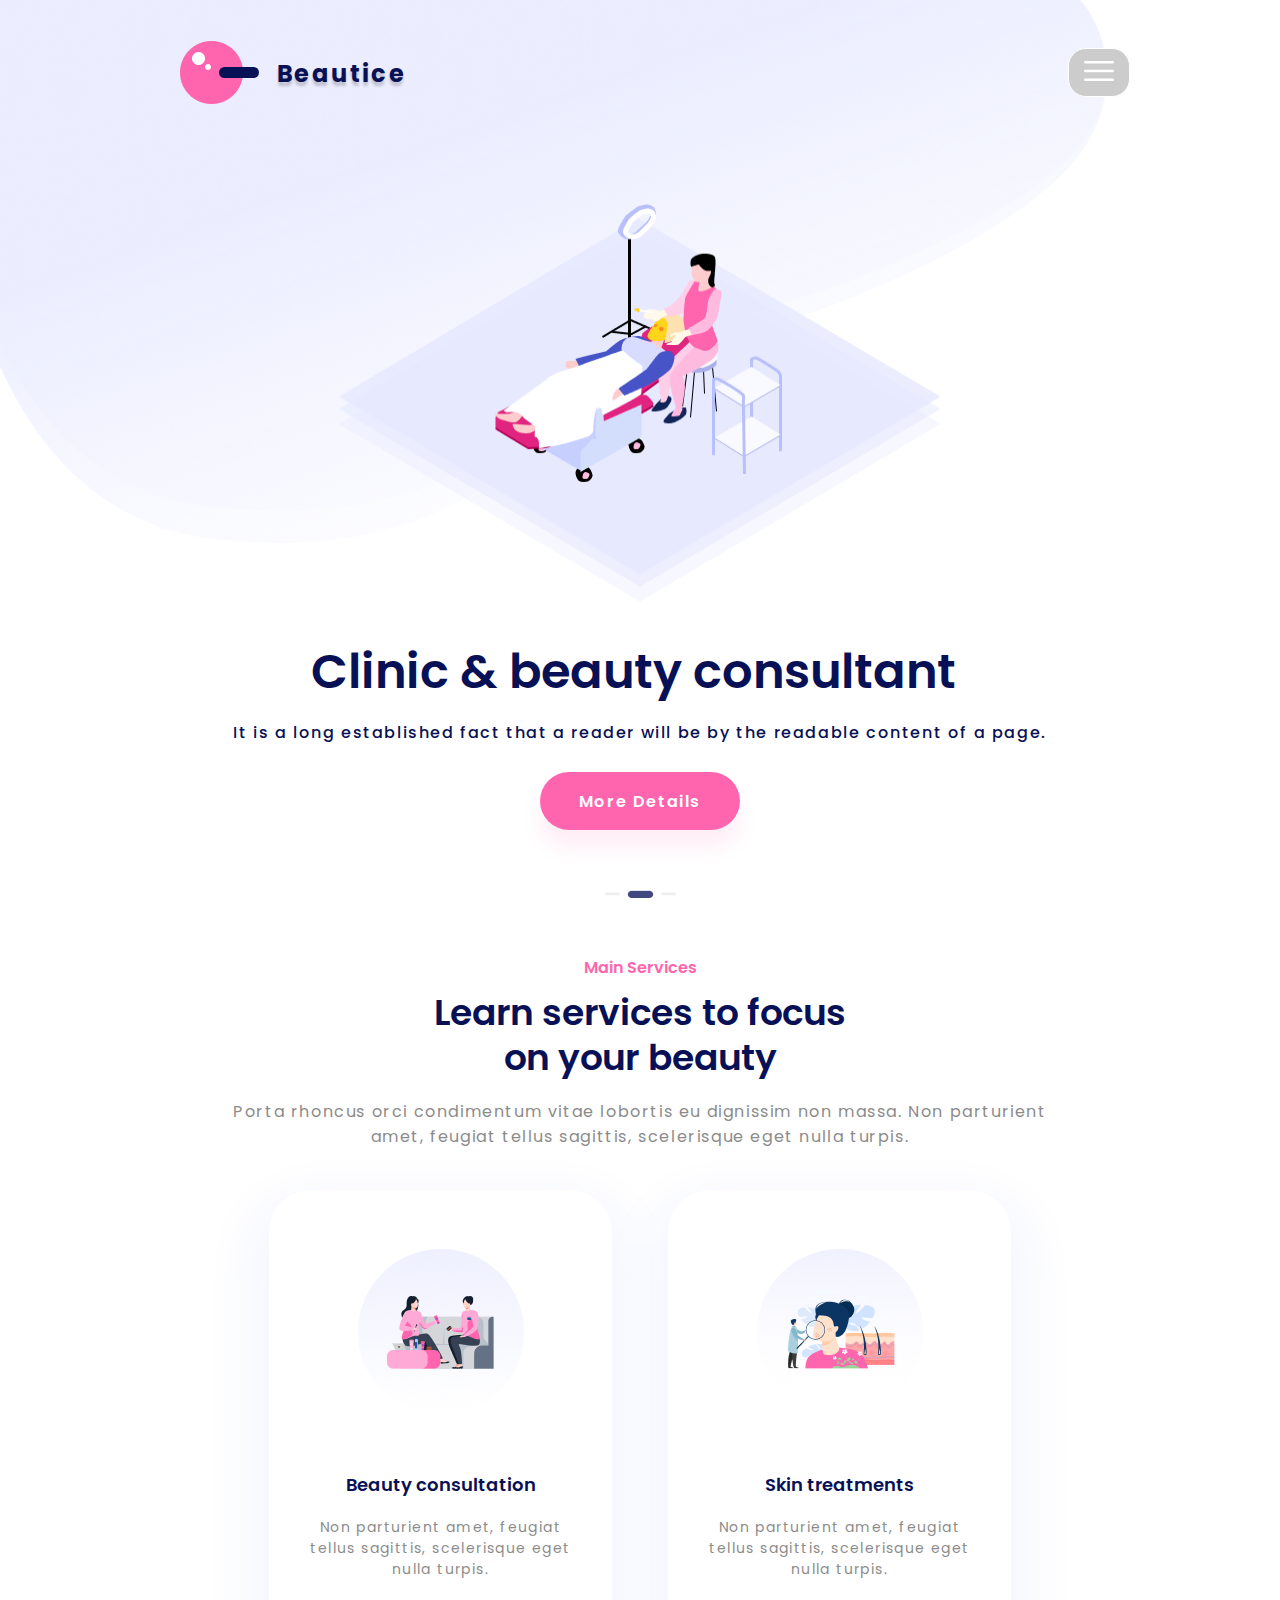
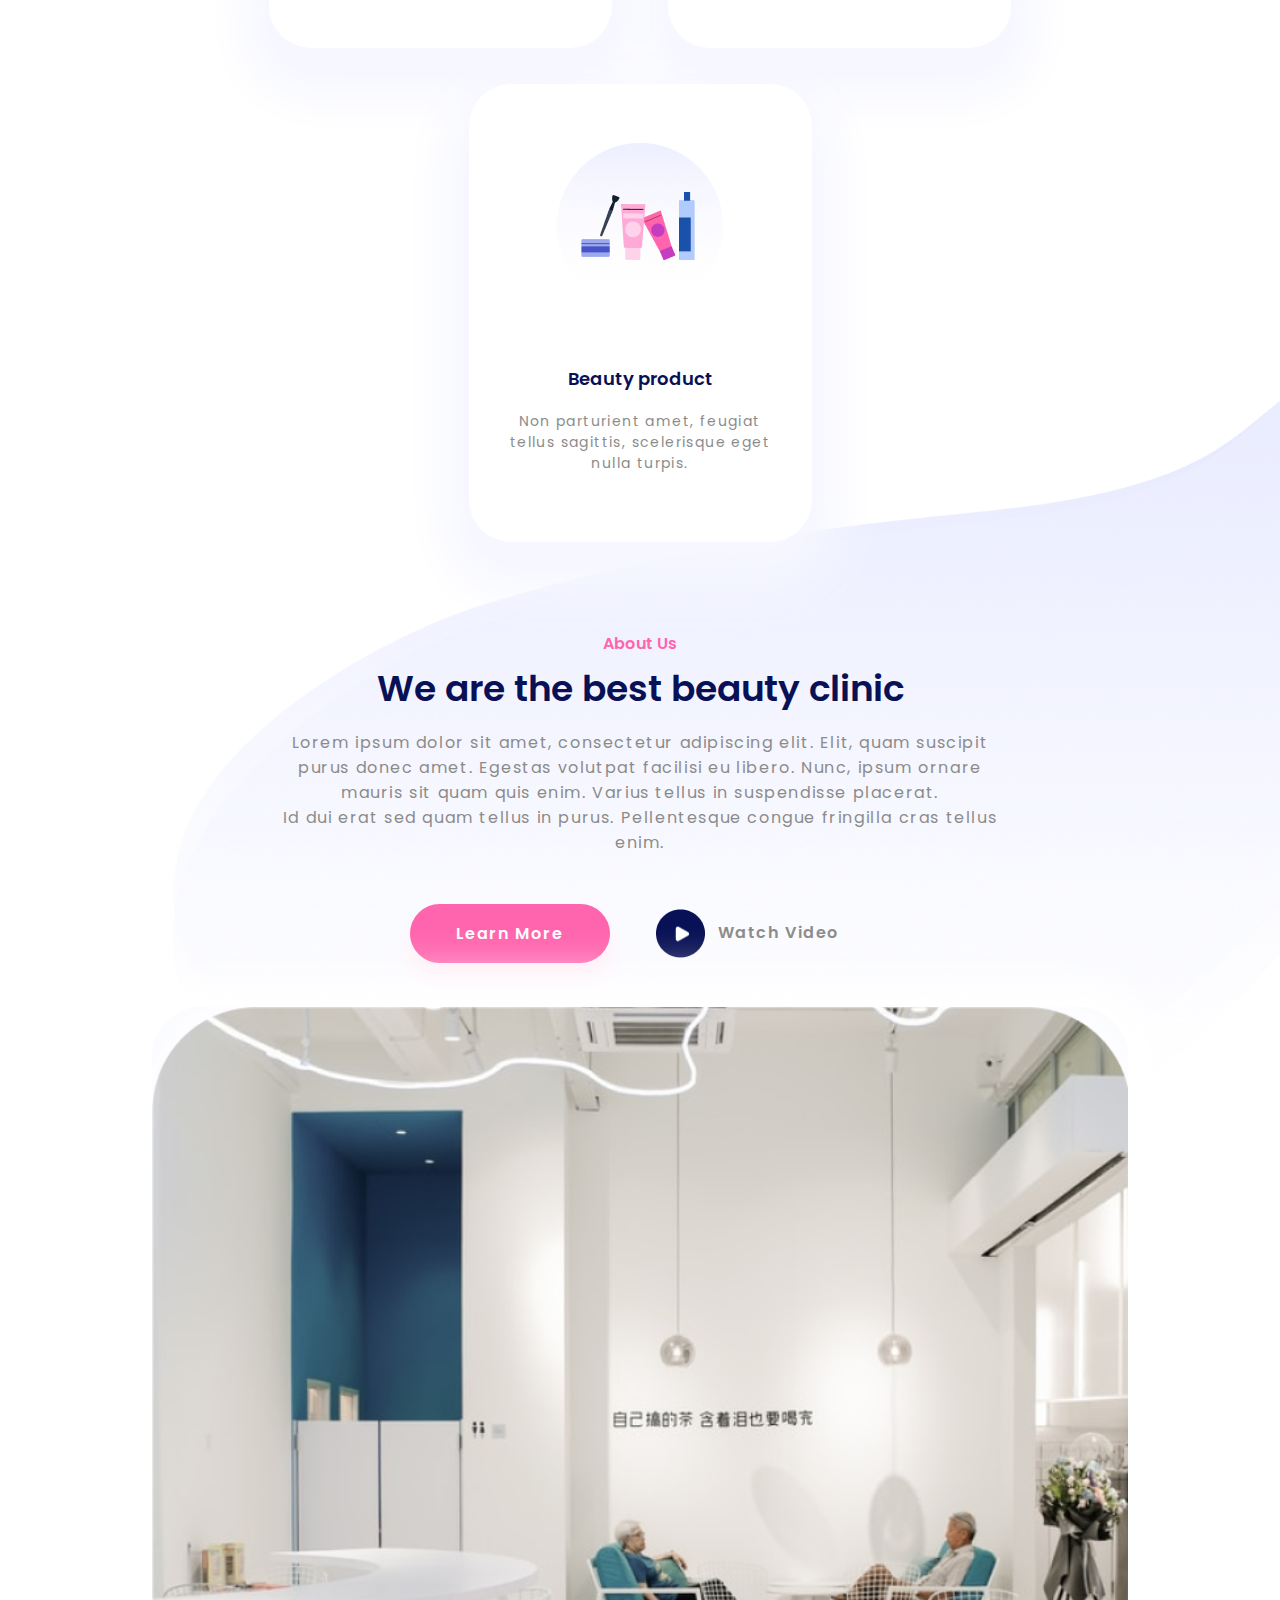
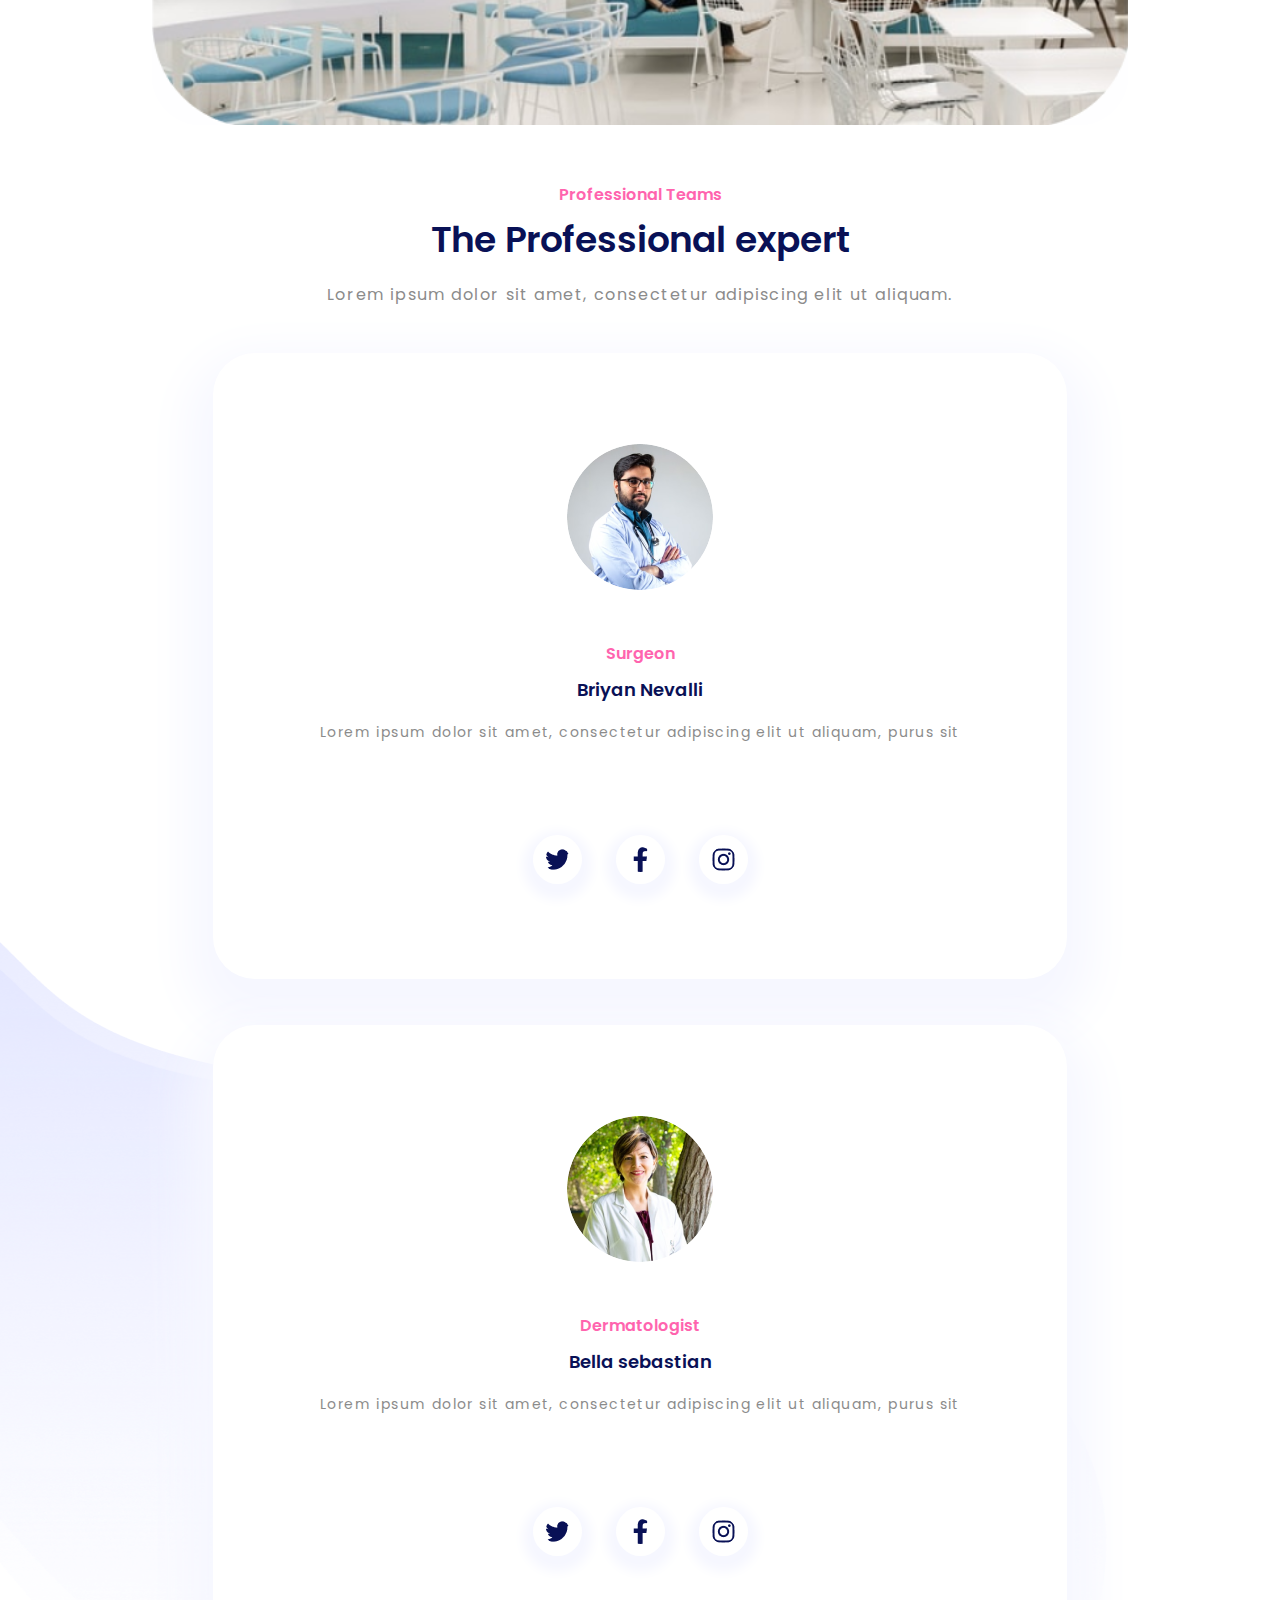
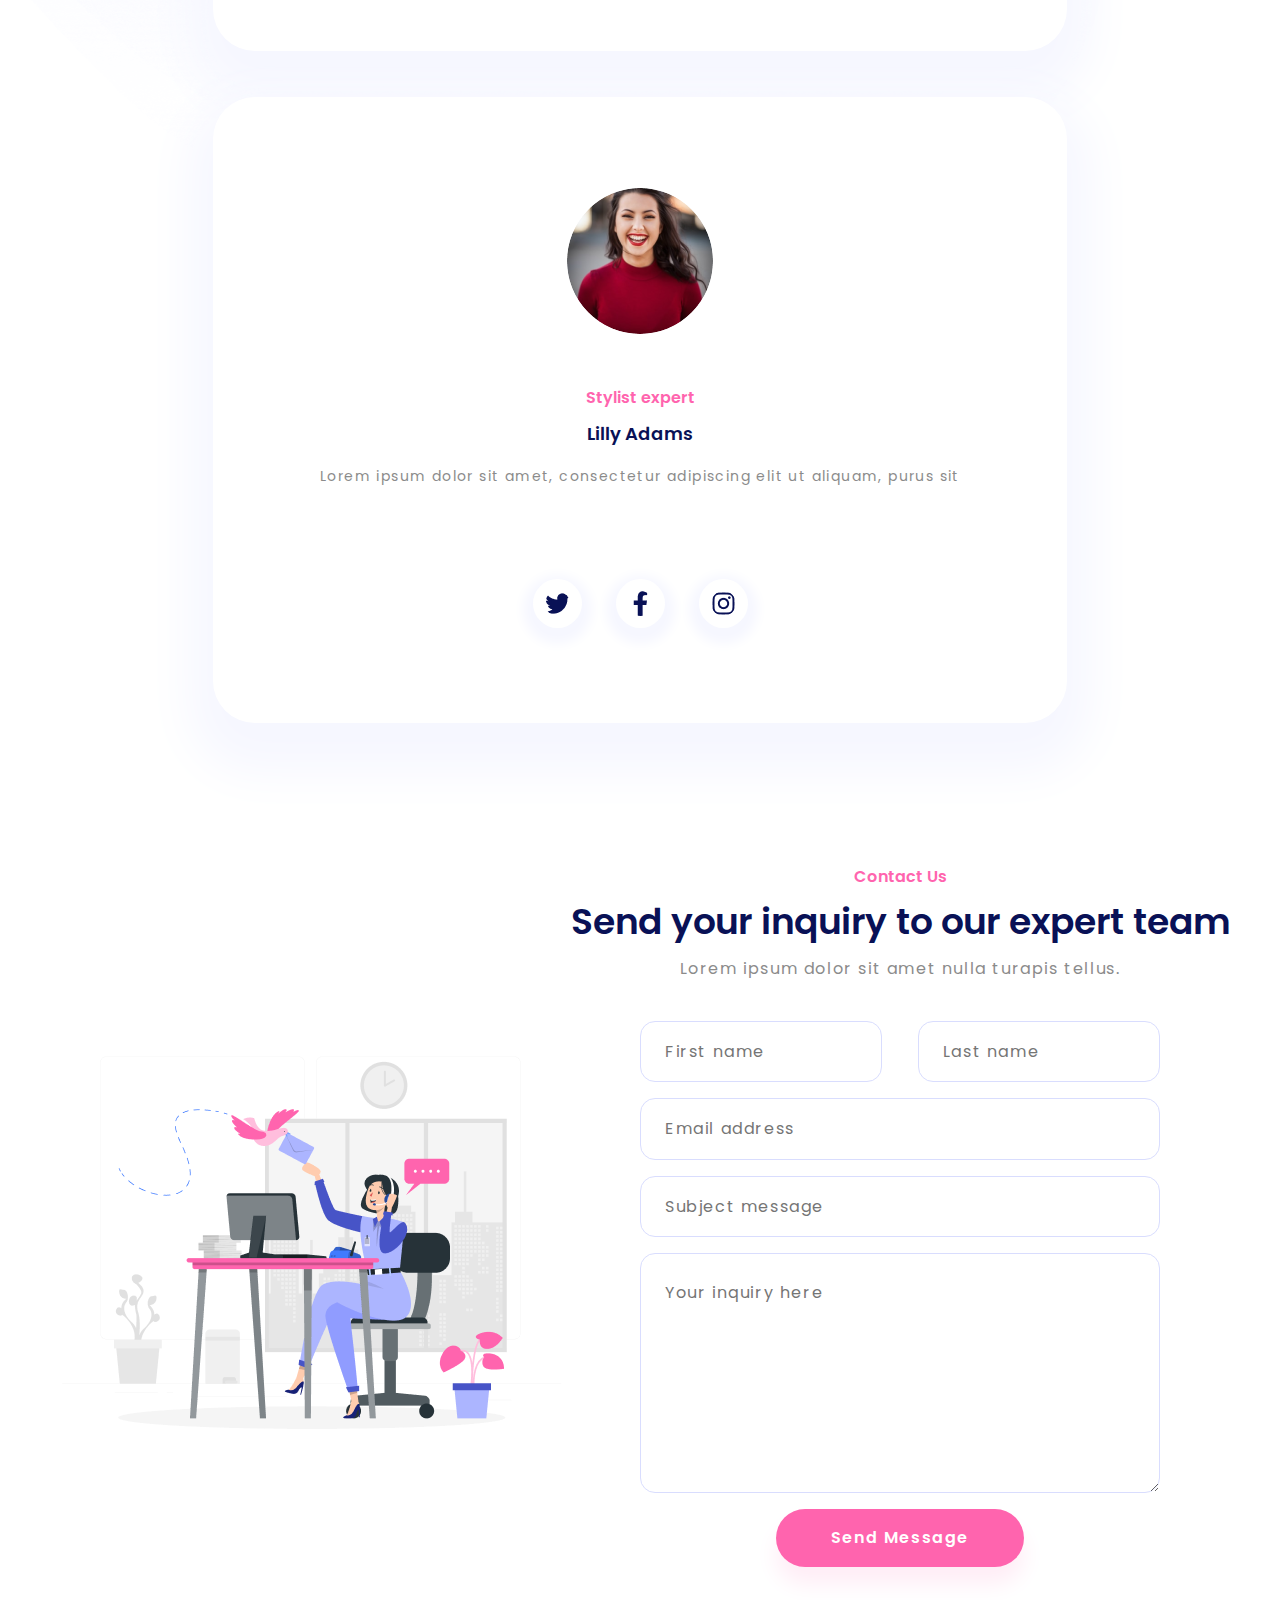
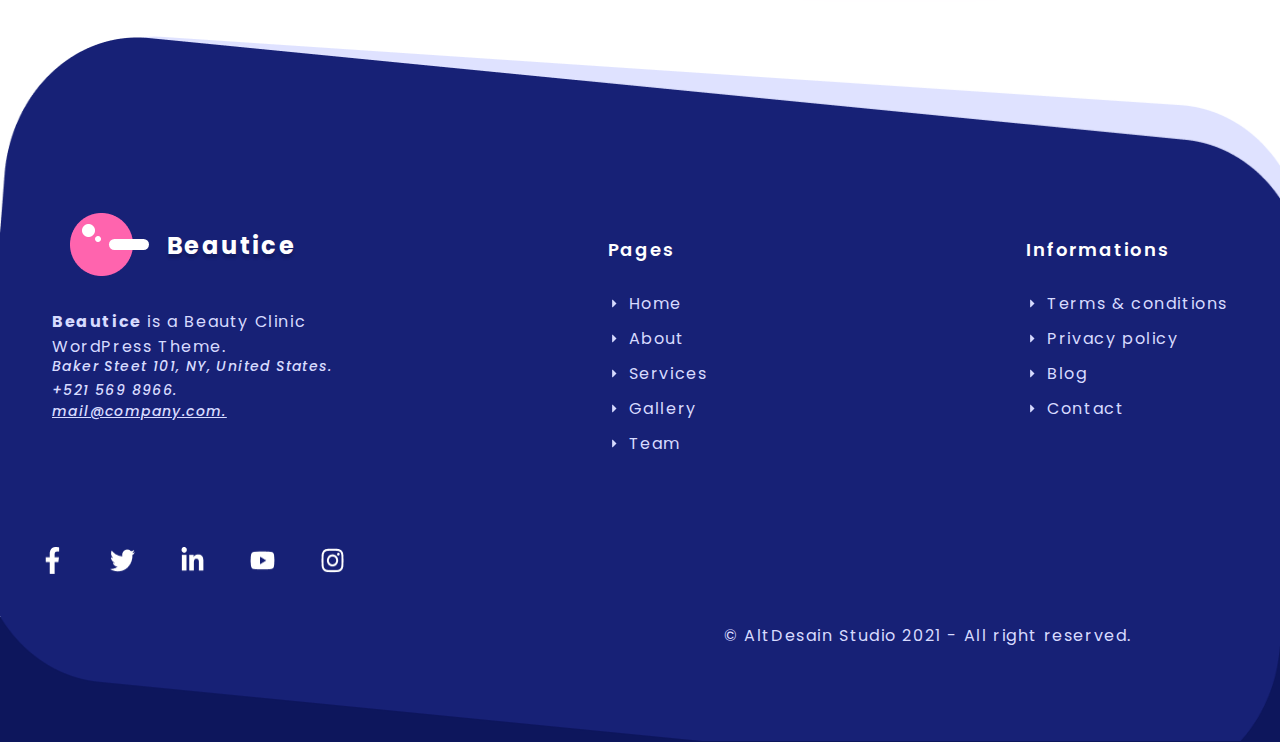
==== commit e76908f3: "code footer responsive" ====
--- a/index.html
+++ b/index.html
@@ -335,116 +335,118 @@
       <footer class="footer">
         <div class="bottom-bg"></div>
         <div class="footer-bg"></div>
-        <div class="footer__logo">
-          <div class="header__logo">
-            <div class="header__logo-icon">
-              <img
-                class="logo__bg"
-                src="./assets/img/Ellipse BG.png"
-                alt="logo__bg"
-              />
-              <img
-                class="logo__circle-white-1"
-                src="./assets/img/Ellipse White 1.png"
-                alt="logo1"
-              />
-              <img
-                class="logo__circle-white-2"
-                src="./assets/img/Ellipse White 2.png"
-                alt="logo2"
-              />
-              <div class="logo__rectangle-blue logo-color-footer"></div>
+        <div class="header__logo lg-footer">
+          <div class="header__logo-icon">
+            <img
+              class="logo__bg"
+              src="./assets/img/Ellipse BG.png"
+              alt="logo__bg"
+            />
+            <img
+              class="logo__circle-white-1"
+              src="./assets/img/Ellipse White 1.png"
+              alt="logo1"
+            />
+            <img
+              class="logo__circle-white-2"
+              src="./assets/img/Ellipse White 2.png"
+              alt="logo2"
+            />
+            <div class="logo__rectangle-blue logo-color-footer"></div>
+          </div>
+          <p class="header__logo-text logo-text-color-footer">Beautice</p>
+        </div>
+        <div class="footer-contact">
+          <div class="footer__logo">
+            <div class="footer__logo-text block-center">
+              <p class="footer__logo-desc-top">
+                <strong>Beautice</strong> is a Beauty Clinic WordPress Theme.
+              </p>
+              <em class="footer__logo-desc-mid"
+                >Baker Steet 101, NY, United States.</em
+              >
+              <p class="footer__logo-desc-bottom">
+                <em>+521 569 8966.</em>
+                <em>mail@company.com.</em>
+              </p>
             </div>
-            <p class="header__logo-text logo-text-color-footer">Beautice</p>
-          </div>
-          <div class="footer__logo-text block-center">
-            <p class="footer__logo-desc-top">
-              <strong>Beautice</strong> is a Beauty Clinic WordPress Theme.
-            </p>
-            <em class="footer__logo-desc-mid"
-              >Baker Steet 101, NY, United States.</em
+          </div>
+          <div class="footer__pages">
+            <p class="footer__pages-title">Pages</p>
+            <ul>
+              <li class="footer__pages-item">
+                <a href="#">Home</a>
+              </li>
+              <li class="footer__pages-item">
+                <a href="#">About</a>
+              </li>
+              <li class="footer__pages-item">
+                <a href="#">Services</a>
+              </li>
+              <li class="footer__pages-item">
+                <a href="#">Gallery</a>
+              </li>
+              <li class="footer__pages-item">
+                <a href="#">Team</a>
+              </li>
+            </ul>
+          </div>
+          <div class="footer__infor">
+            <p class="footer__pages-title position-parent-copyright">
+              Informations
+            </p>
+            <ul>
+              <li class="footer__pages-item">
+                <a href="#">Terms & conditions</a>
+              </li>
+              <li class="footer__pages-item">
+                <a href="#">Privacy policy</a>
+              </li>
+              <li class="footer__pages-item">
+                <a href="#">Blog</a>
+              </li>
+              <li class="footer__pages-item">
+                <a href="#">Contact</a>
+              </li>
+            </ul>
+            <p class="footer__copyright">
+              © AltDesain Studio 2021 - All right reserved.
+            </p>
+            <button
+              id="scrollBtn"
+              class="footer__arrow-up icon-center"
+              onclick="scrollToTop()"
             >
-            <p class="footer__logo-desc-bottom">
-              <em>+521 569 8966.</em>
-              <em>mail@company.com.</em>
-            </p>
-          </div>
-          <div class="footer-social-icons">
-            <img
-              class="footer-social-icon"
-              src="./assets/icons/facebook-f-white.png"
-              alt="icon"
-            />
-            <img
-              class="footer-social-icon"
-              src="./assets/icons/twitter-white.png"
-              alt="icon"
-            />
-            <img
-              class="footer-social-icon"
-              src="./assets/icons/linkedin-in-white.png"
-              alt="icon"
-            />
-            <img
-              class="footer-social-icon"
-              src="./assets/icons/youtube-white.png"
-              alt="icon"
-            />
-            <img
-              class="footer-social-icon"
-              src="./assets/icons/instagram-white.png"
-              alt="icon"
-            />
-          </div>
-        </div>
-        <div class="footer__pages">
-          <p class="footer__pages-title">Pages</p>
-          <ul>
-            <li class="footer__pages-item">
-              <a href="#">Home</a>
-            </li>
-            <li class="footer__pages-item">
-              <a href="#">About</a>
-            </li>
-            <li class="footer__pages-item">
-              <a href="#">Services</a>
-            </li>
-            <li class="footer__pages-item">
-              <a href="#">Gallery</a>
-            </li>
-            <li class="footer__pages-item">
-              <a href="#">Team</a>
-            </li>
-          </ul>
-        </div>
-        <div class="footer__infor">
-          <p class="footer__pages-title position-parent-copyright">
-            Informations
-          </p>
-          <ul>
-            <li class="footer__pages-item">
-              <a href="#">Terms & conditions</a>
-            </li>
-            <li class="footer__pages-item">
-              <a href="#">Privacy policy</a>
-            </li>
-            <li class="footer__pages-item">
-              <a href="#">Blog</a>
-            </li>
-            <li class="footer__pages-item">
-              <a href="#">Contact</a>
-            </li>
-          </ul>
-          <p class="footer__copyright">
-            © AltDesain Studio 2021 - All right reserved.
-          </p>
-          <button
-            id="scrollBtn"
-            class="footer__arrow-up icon-center"
-            onclick="scrollToTop()"
-          >
-            <img src="./assets/icons/arrow-up.png" alt="up" />
-          </button>
+              <img src="./assets/icons/arrow-up.png" alt="up" />
+            </button>
+          </div>
+        </div>
+        <div class="footer-social-icons">
+          <img
+            class="footer-social-icon"
+            src="./assets/icons/facebook-f-white.png"
+            alt="icon"
+          />
+          <img
+            class="footer-social-icon"
+            src="./assets/icons/twitter-white.png"
+            alt="icon"
+          />
+          <img
+            class="footer-social-icon"
+            src="./assets/icons/linkedin-in-white.png"
+            alt="icon"
+          />
+          <img
+            class="footer-social-icon"
+            src="./assets/icons/youtube-white.png"
+            alt="icon"
+          />
+          <img
+            class="footer-social-icon"
+            src="./assets/icons/instagram-white.png"
+            alt="icon"
+          />
         </div>
       </footer>
     </div>
--- a/assets/css/home1Style/index.css
+++ b/assets/css/home1Style/index.css
@@ -157,7 +157,7 @@
     position: absolute;
     min-width: 86px;
     top: 100%;
-    left: -28px;
+    left: -36px;
     border-radius: 8px;
     overflow: hidden;
     height: auto;
@@ -172,14 +172,14 @@
 
 .drop-down-menu__header ul>li a:hover {
     background-color: #d9dcf3;
-    color: #414880;
+    color: #414880 !important;
 }
 
 .drop-down-menu__header ul>li a {
     padding: 12px 20px;
     display: block;
-    color: var(--secondary-text-color);
-    width: 116px;
+    color: var(--secondary-text-color) !important;
+    /* width: 116px; */
 }
 
 .header__navigate-button {
@@ -743,8 +743,8 @@
     height: 705.342px;
     position: relative;
     padding-top: 225.34px;
-    display: flex;
-    justify-content: space-between;
+    /* display: flex; */
+    /* justify-content: space-between; */
 }
 
 .bottom-bg {
@@ -769,13 +769,23 @@
         url('../../img/Footer\ BG.png') top left/100% 705.34px no-repeat;
 }
 
+.lg-footer {
+    margin-top: 17px;
+    margin-right: 0;
+}
+
 .footer__logo {
-    padding-top: 16px;
+    /* padding-top: 16px; */
 }
 
 .footer__logo-text {
     padding-left: 31px;
     margin-bottom: 145px;
+}
+
+.footer-contact {
+    display: flex;
+    justify-content: space-between;
 }
 
 .footer__logo-desc-top {
@@ -836,6 +846,7 @@
     display: flex;
     align-items: center;
     column-gap: 45px;
+    margin-top: -9px;
     justify-content: flex-start;
 }
 
@@ -850,6 +861,7 @@
 .footer__pages {
     margin-left: -20px;
     flex-shrink: 0;
+    margin-top: -78px;
 }
 
 
@@ -897,6 +909,7 @@
 .footer__infor {
     flex-shrink: 0;
     margin-right: 12px;
+    margin-top: -78px;
 }
 
 .position-parent-copyright {
@@ -1285,7 +1298,7 @@
 
     .footer {
         margin-top: 20px;
-        padding: 0 10px;
+        padding: 0 14px;
         padding-top: 80px;
         height: 0;
         min-height: 470px;
@@ -1295,6 +1308,10 @@
         width: auto;
         height: auto;
         margin-bottom: 0px;
+    }
+
+    .footer-social-icons {
+        margin-top: -114px;
     }
 
     .footer__pages-item {
@@ -1317,20 +1334,24 @@
     }
 
     .footer__pages {
-        position: absolute;
+        /* position: absolute;
         top: 170px;
-        right: 160px;
+        right: 160px; */
+        margin: 0;
+        margin-top: 20px;
     }
 
     .footer__infor {
-        position: absolute;
+        /* position: absolute;
         top: 170px;
-        right: 10px;
+        right: 10px; */
+        margin: 0;
+        margin-top: 20px;
     }
 
     .footer__copyright {
         right: 20px;
-        bottom: 0px;
+        bottom: 20px;
     }
 
     .footer__arrow-up {
@@ -1545,6 +1566,10 @@
         /* position: relative; */
     }
 
+    .footer-social-icons {
+        margin-top: -60px;
+    }
+
     .footer__logo-desc-bottom {
         flex-direction: column;
         align-items: flex-start;
@@ -1557,6 +1582,6 @@
 
     .footer__infor,
     .footer__pages {
-        margin-top: 42px;
+        margin-top: -40px;
     }
 }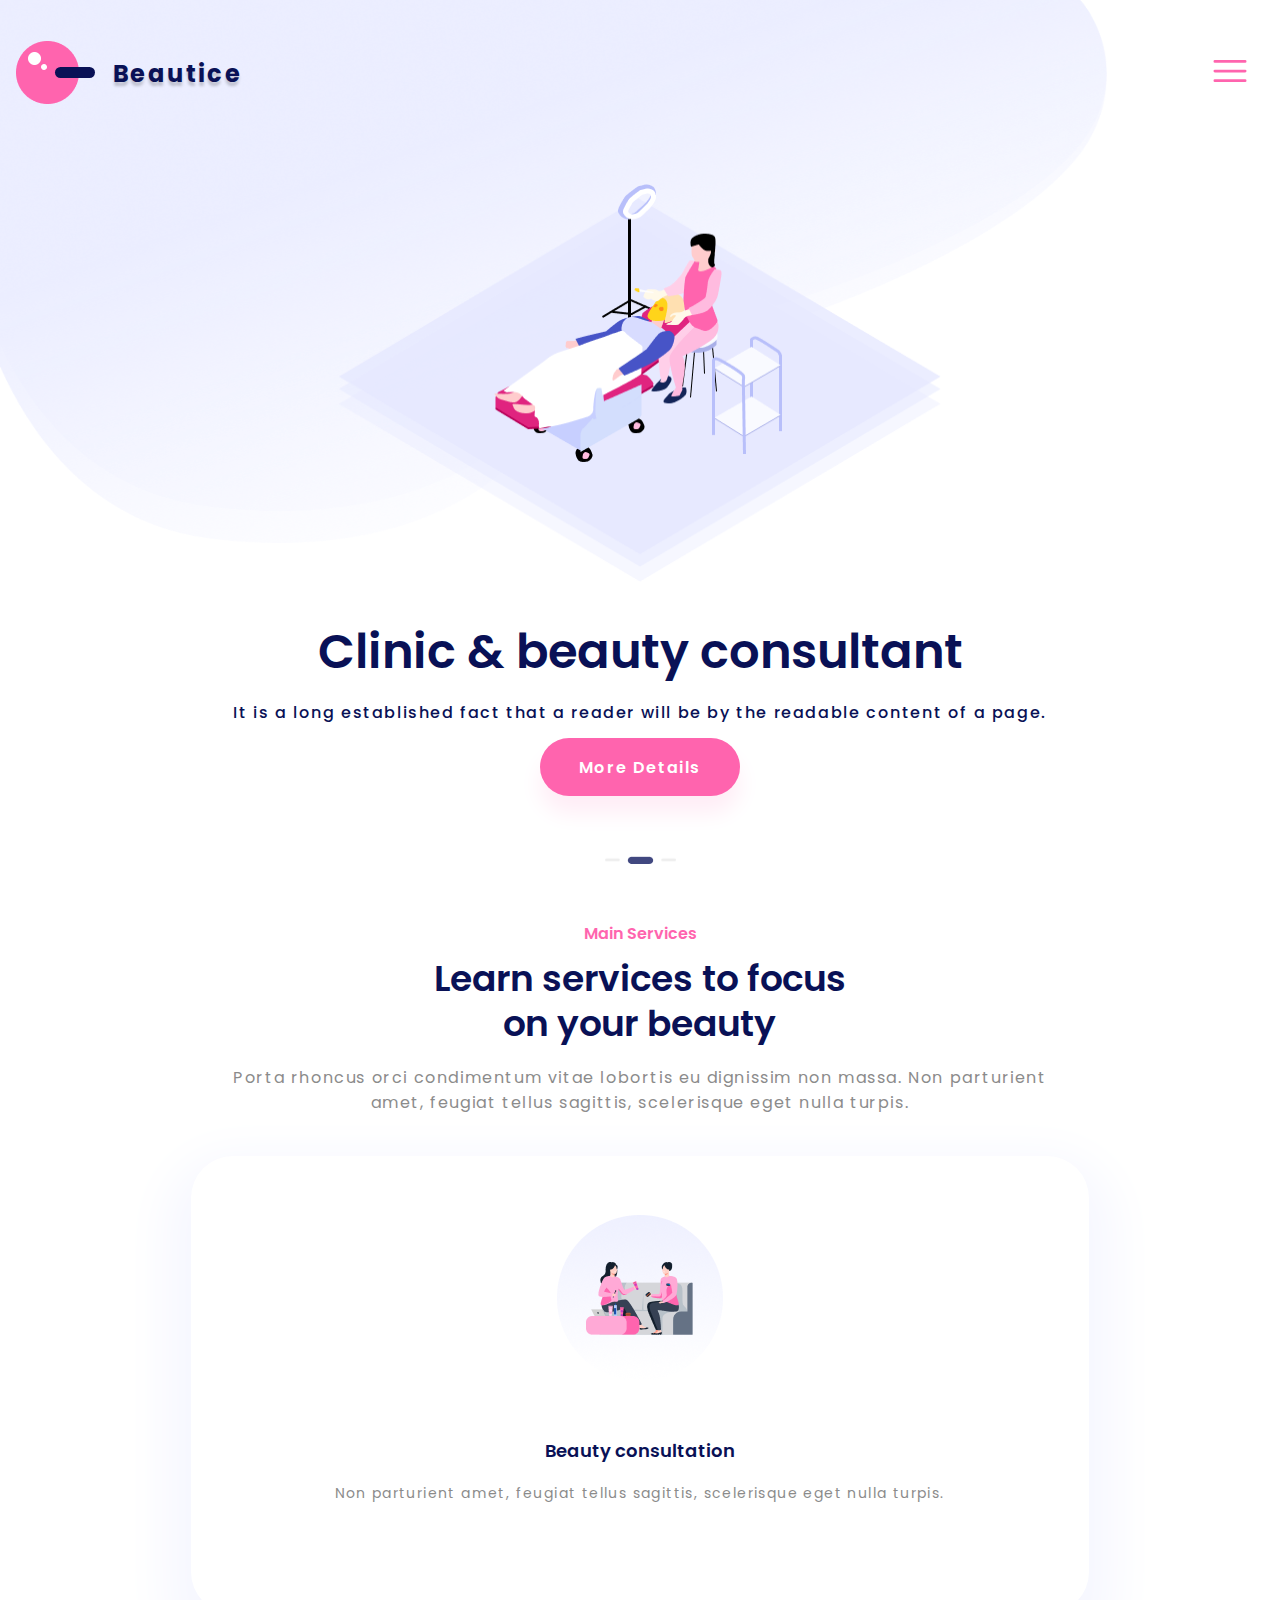
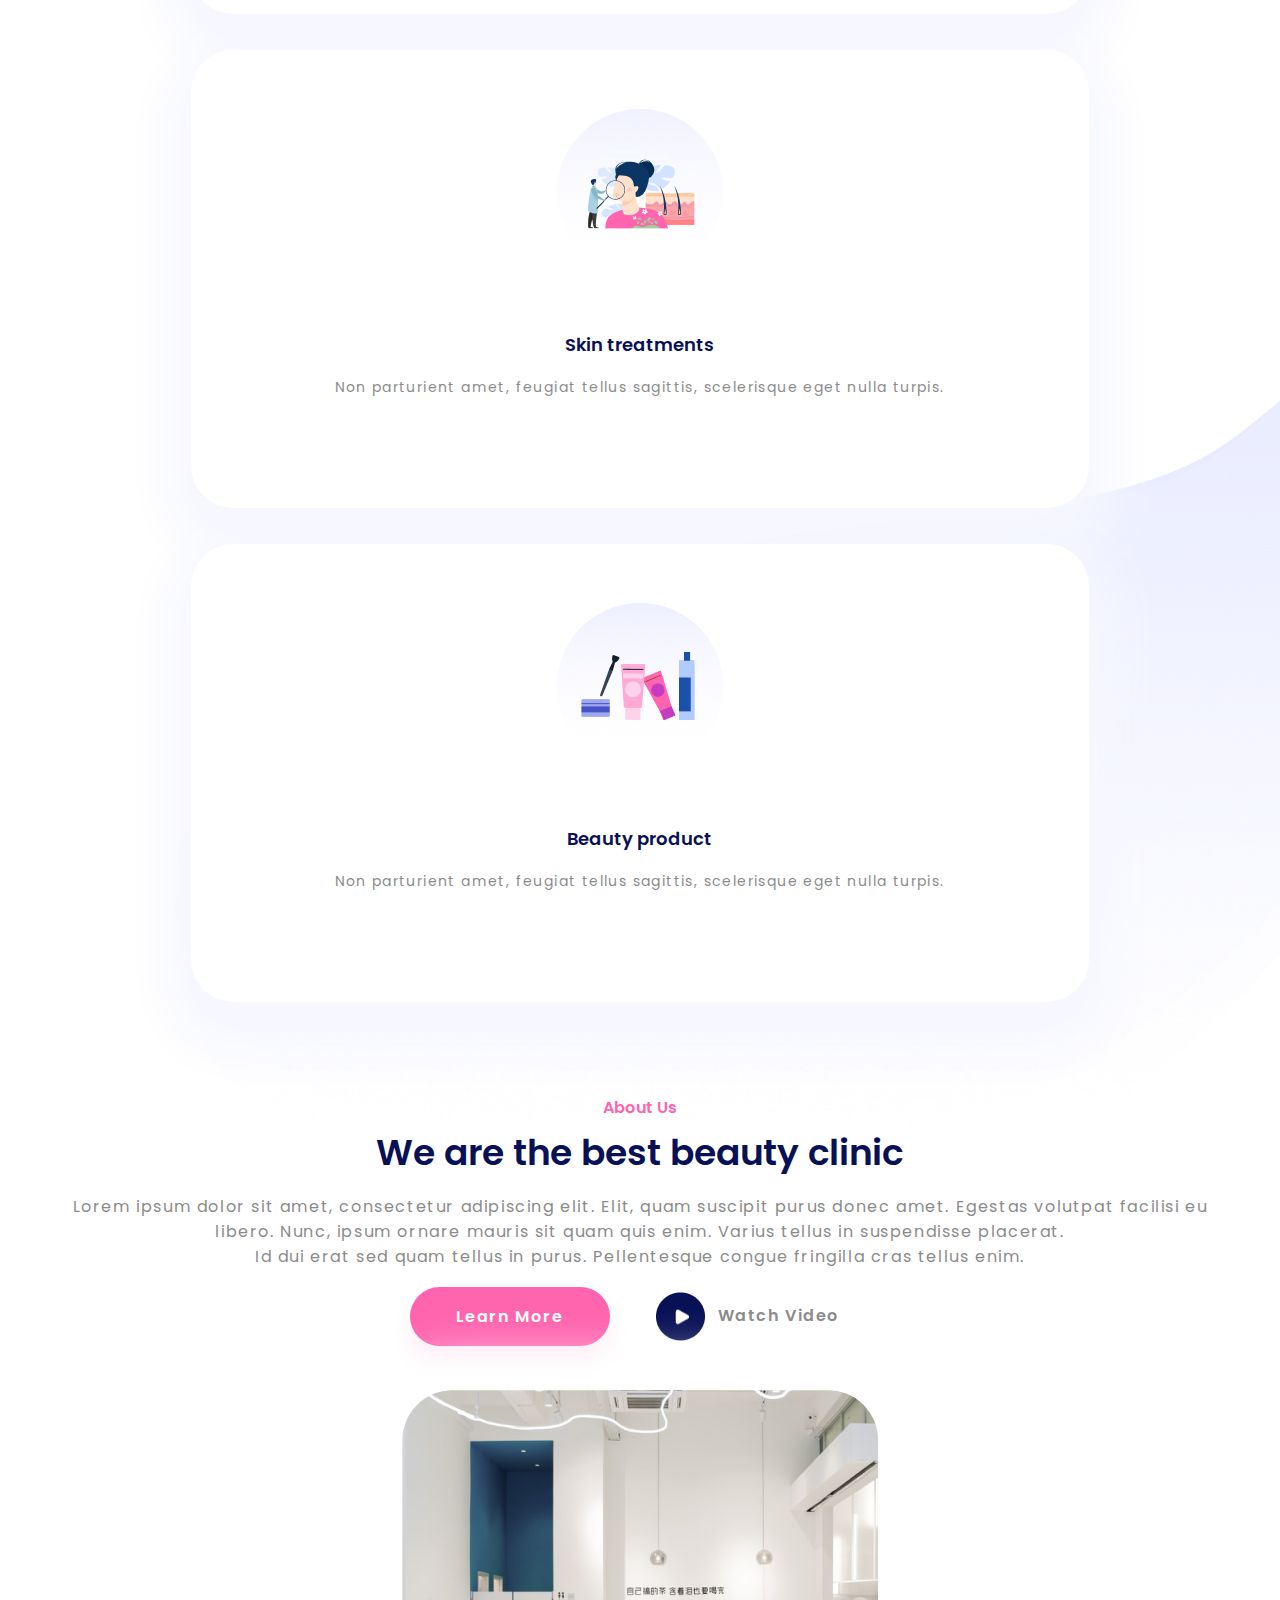
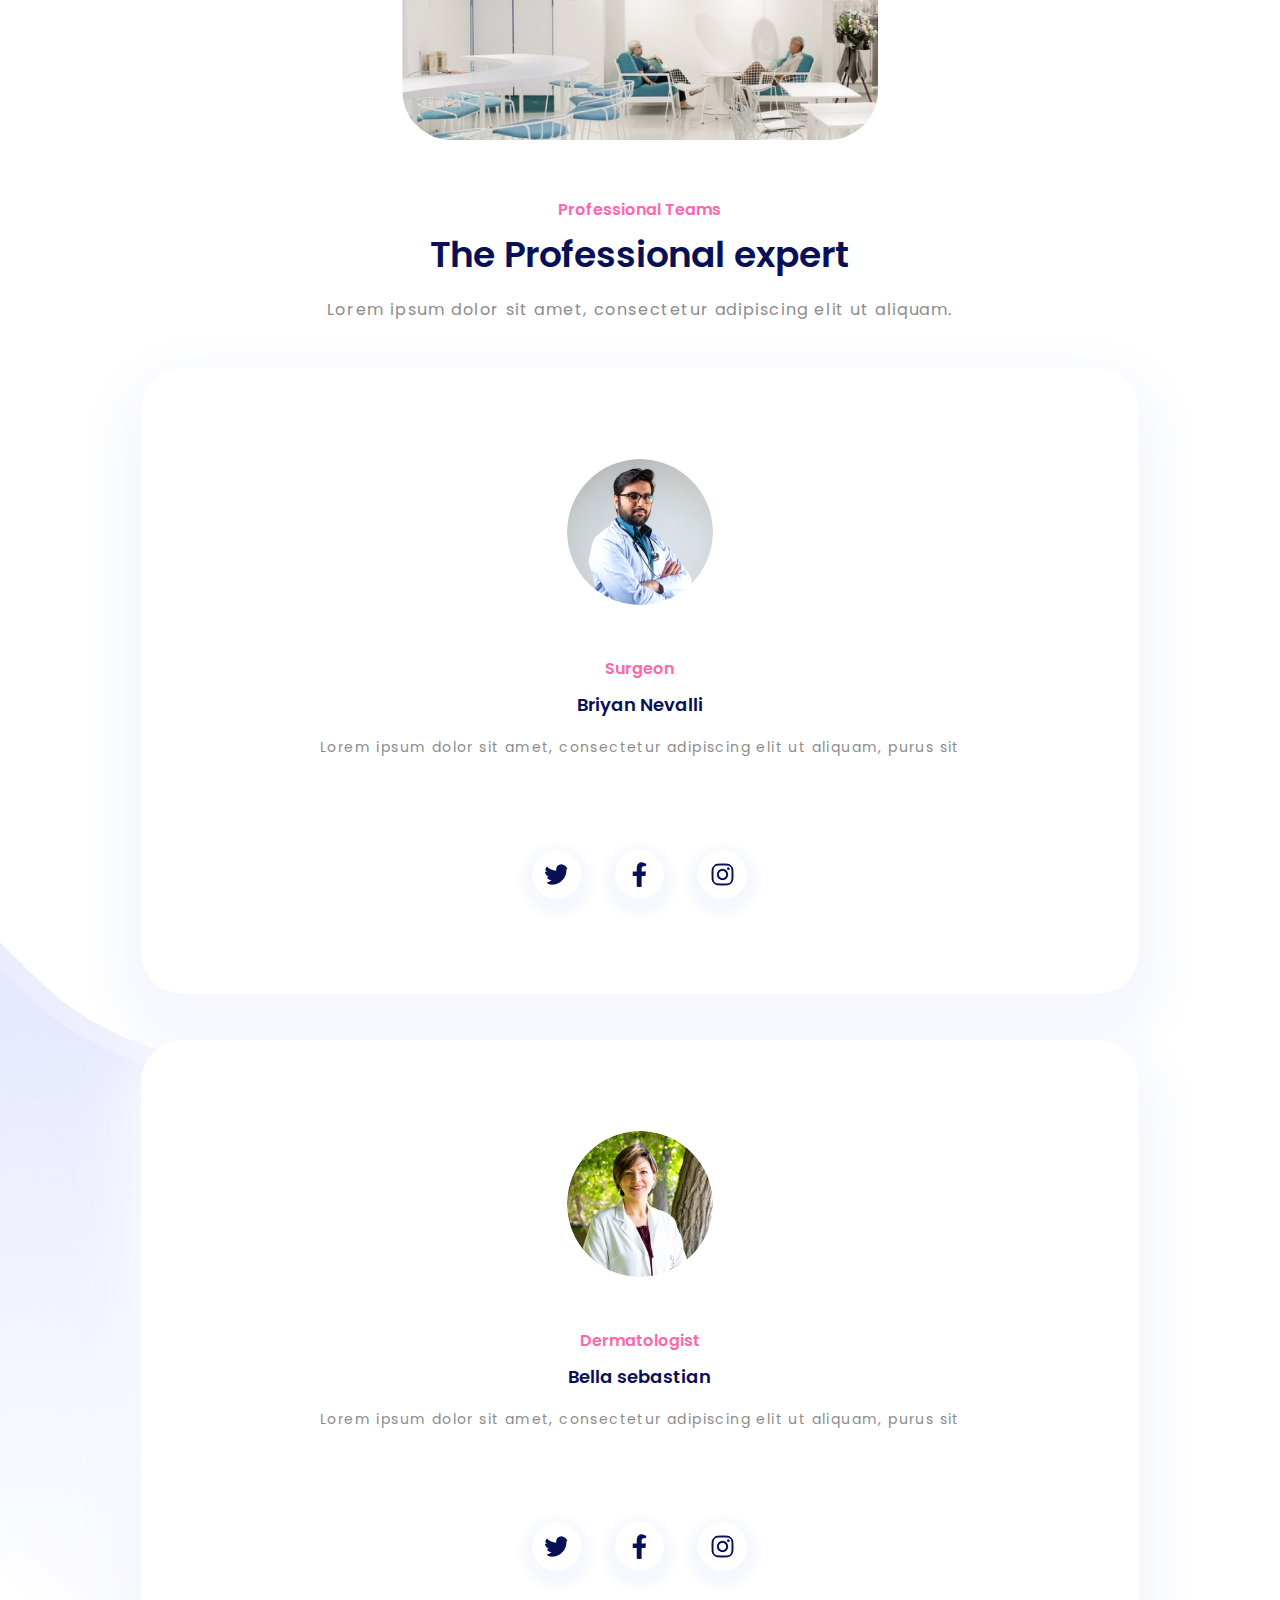
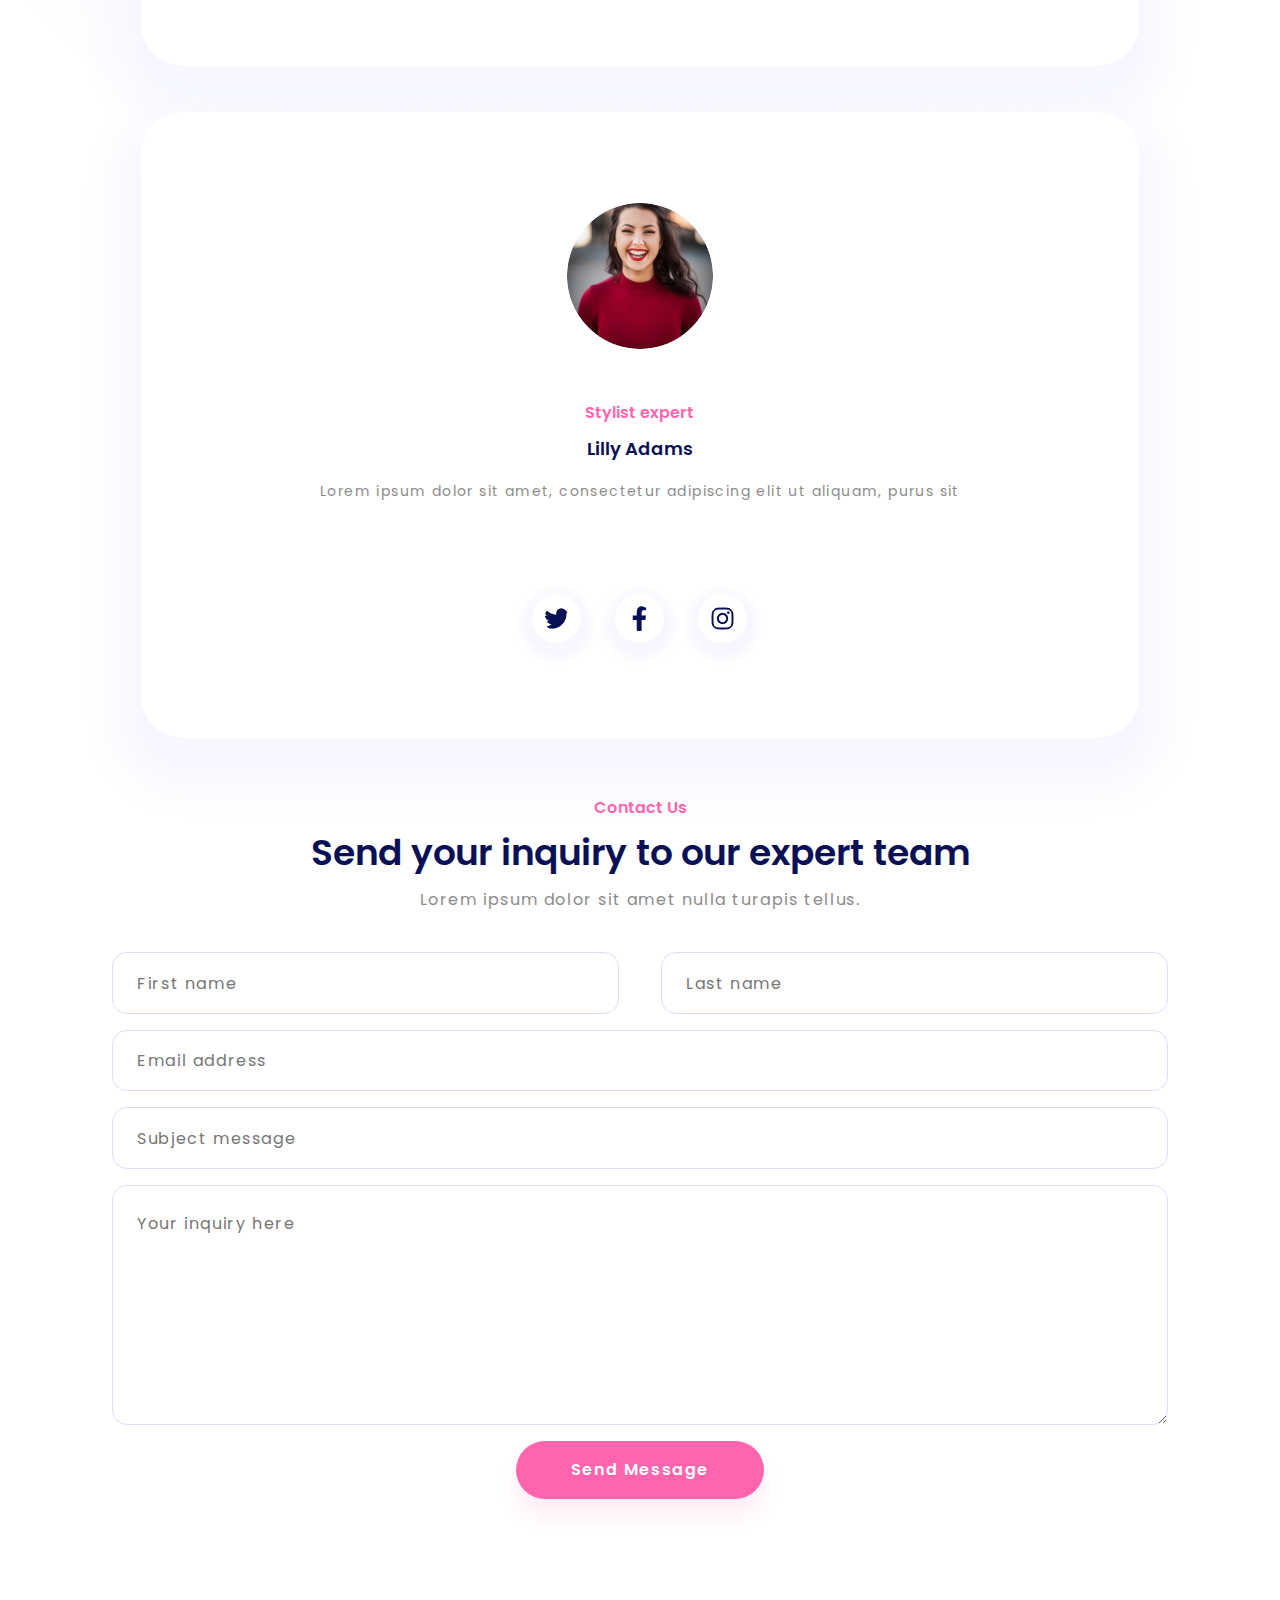
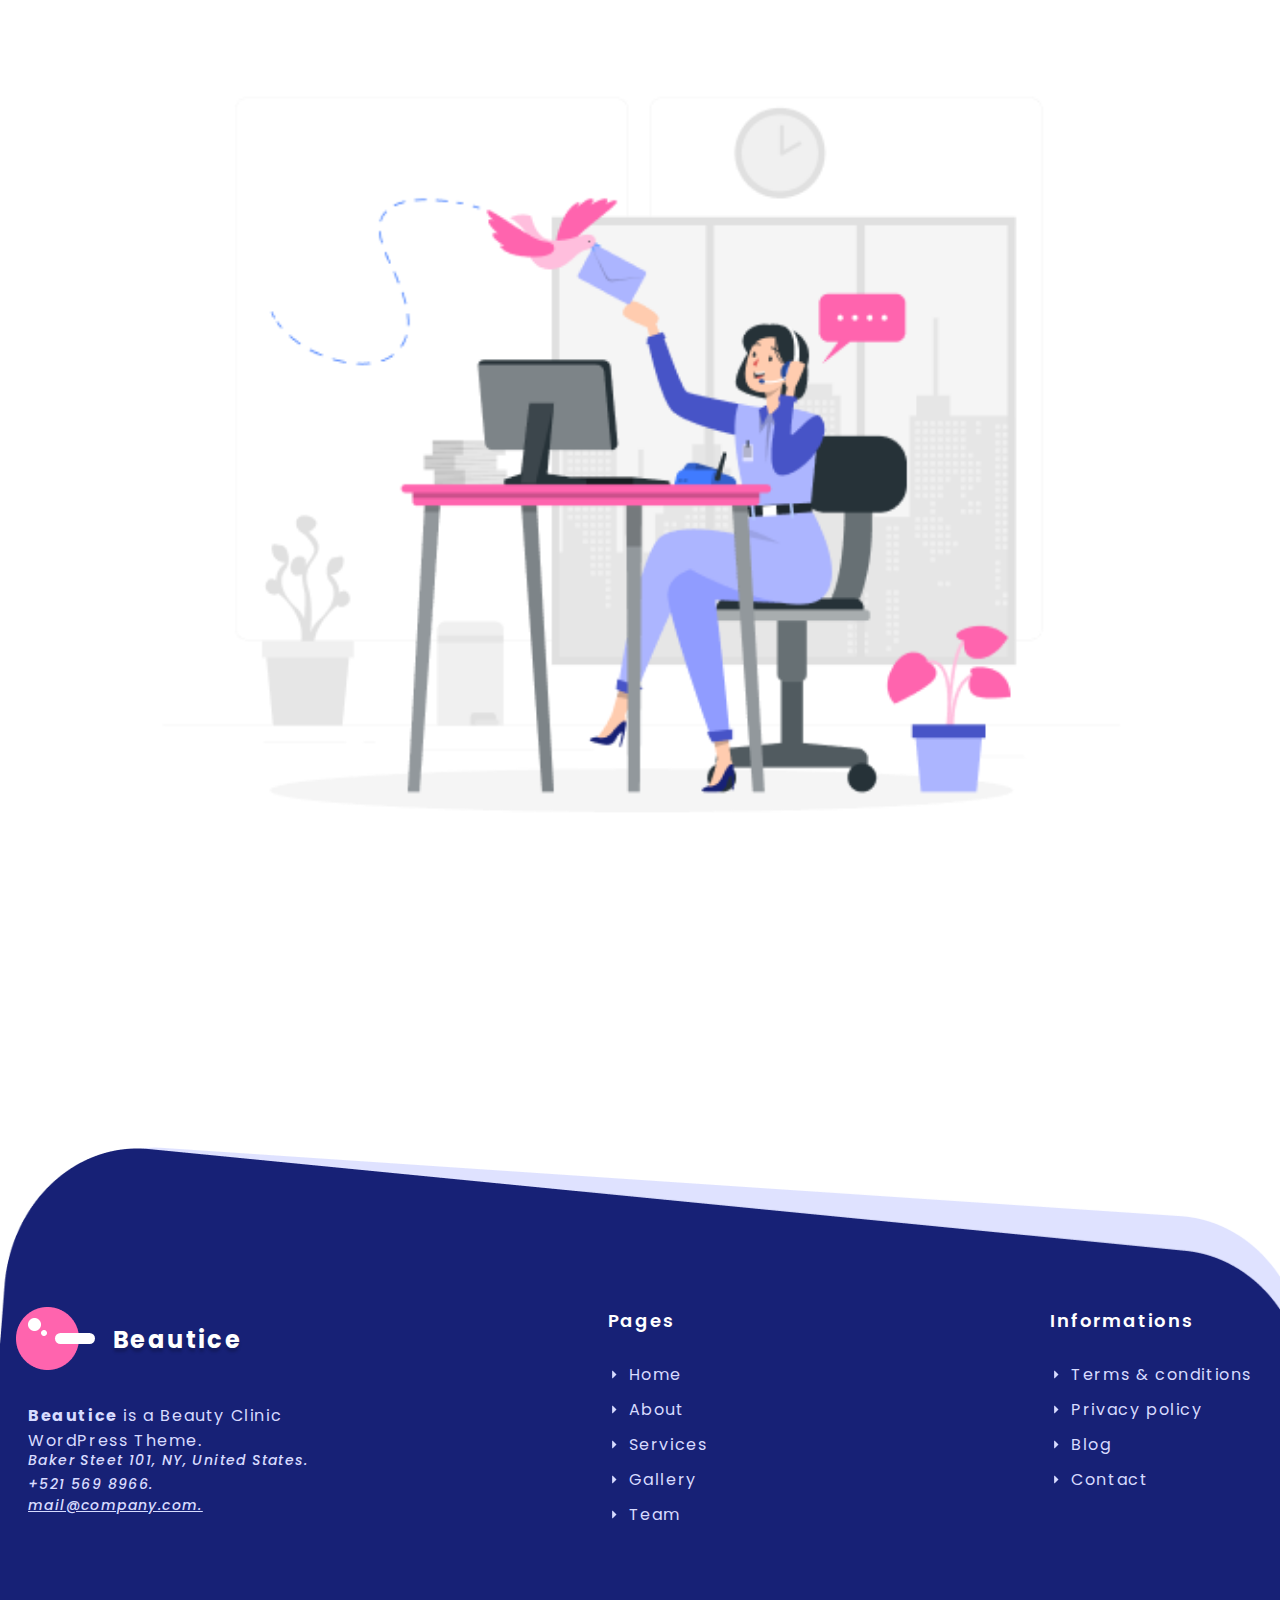
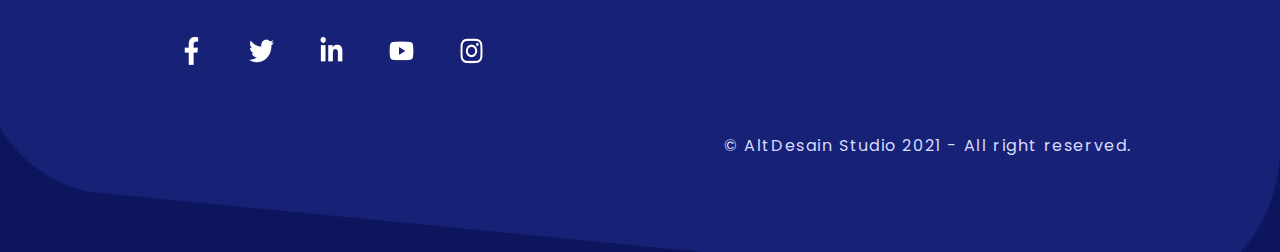
==== commit 6452fce4: "update ui" ====
--- a/index.html
+++ b/index.html
@@ -13,6 +13,10 @@
     <link rel="stylesheet" href="./assets/css/base.css" />
     <link rel="stylesheet" href="./assets/css/home1Style/index.css" />
     <script>
+      function handleShowMenuHeader() {
+        var menu = document.getElementById("menu");
+        menu.classList.toggle("active");
+      }
       window.onscroll = function () {
         scrollFunction();
       };
@@ -67,7 +71,10 @@
           </div>
           <p class="header__logo-text">Beautice</p>
         </div>
-        <button class="header__navigate-button-style-tablet icon-center">
+        <button
+          class="header__navigate-button-style-tablet icon-center"
+          onclick="handleShowMenuHeader()"
+        >
           <svg
             xmlns="http://www.w3.org/2000/svg"
             fill="none"
@@ -83,40 +90,42 @@
             />
           </svg>
         </button>
-
-        <nav class="header__navigate">
-          <ul class="header__navigate-menu">
-            <li class="header__navigate-menu-item sub-menu active">
-              <a href="#"
-                >Home
-                <img src="./assets/icons/Plus Icon.png" alt="plus" />
-              </a>
-              <div class="drop-down-menu__header">
-                <ul>
-                  <li class="header__navigate-menu-item">
-                    <a href="./index.html">Home 1</a>
-                  </li>
-                  <li class="header__navigate-menu-item">
-                    <a href="./Home2.html">Home 2</a>
-                  </li>
-                </ul>
-              </div>
-            </li>
-            <li class="header__navigate-menu-item">
-              <a href="#">About</a>
-            </li>
-            <li class="header__navigate-menu-item">
-              <a href="#">Service</a>
-            </li>
-            <li class="header__navigate-menu-item">
-              <a href="#">Gallery</a>
-            </li>
-            <li class="header__navigate-menu-item">
-              <a href="#">Blog</a>
-            </li>
-          </ul>
-          <button class="header__navigate-button">Contact</button>
-        </nav>
+        <div id="menu">
+          <nav class="header__navigate navigate-styles-tablet">
+            <ul class="header__navigate-menu">
+              <li class="header__navigate-menu-item sub-menu active">
+                <a href="#"
+                  >Home
+                  <img src="./assets/icons/Plus Icon.png" alt="plus" />
+                </a>
+                <div class="drop-down-menu__header">
+                  <ul>
+                    <li class="header__navigate-menu-item">
+                      <a href="./index.html">Home 1</a>
+                    </li>
+                    <li class="header__navigate-menu-item">
+                      <a href="./Home2.html">Home 2</a>
+                    </li>
+                  </ul>
+                </div>
+              </li>
+              <li class="header__navigate-menu-item">
+                <a href="#">About</a>
+              </li>
+              <li class="header__navigate-menu-item">
+                <a href="#">Service</a>
+              </li>
+              <li class="header__navigate-menu-item">
+                <a href="#">Gallery</a>
+              </li>
+              <li class="header__navigate-menu-item">
+                <a href="#">Blog</a>
+              </li>
+            </ul>
+            <button class="header__navigate-button">Contact</button>
+          </nav>
+          <div onclick="handleShowMenuHeader()" class="overlay"></div>
+        </div>
       </header>
     </div>
     <div class="bg-header"></div>
@@ -335,91 +344,90 @@
       <footer class="footer">
         <div class="bottom-bg"></div>
         <div class="footer-bg"></div>
-        <div class="header__logo lg-footer">
-          <div class="header__logo-icon">
-            <img
-              class="logo__bg"
-              src="./assets/img/Ellipse BG.png"
-              alt="logo__bg"
-            />
-            <img
-              class="logo__circle-white-1"
-              src="./assets/img/Ellipse White 1.png"
-              alt="logo1"
-            />
-            <img
-              class="logo__circle-white-2"
-              src="./assets/img/Ellipse White 2.png"
-              alt="logo2"
-            />
-            <div class="logo__rectangle-blue logo-color-footer"></div>
-          </div>
-          <p class="header__logo-text logo-text-color-footer">Beautice</p>
-        </div>
-        <div class="footer-contact">
-          <div class="footer__logo">
-            <div class="footer__logo-text block-center">
-              <p class="footer__logo-desc-top">
-                <strong>Beautice</strong> is a Beauty Clinic WordPress Theme.
-              </p>
-              <em class="footer__logo-desc-mid"
-                >Baker Steet 101, NY, United States.</em
-              >
-              <p class="footer__logo-desc-bottom">
-                <em>+521 569 8966.</em>
-                <em>mail@company.com.</em>
-              </p>
+        <div class="footer__logo">
+          <div class="header__logo lg-footer">
+            <div class="header__logo-icon">
+              <img
+                class="logo__bg"
+                src="./assets/img/Ellipse BG.png"
+                alt="logo__bg"
+              />
+              <img
+                class="logo__circle-white-1"
+                src="./assets/img/Ellipse White 1.png"
+                alt="logo1"
+              />
+              <img
+                class="logo__circle-white-2"
+                src="./assets/img/Ellipse White 2.png"
+                alt="logo2"
+              />
+              <div class="logo__rectangle-blue logo-color-footer"></div>
             </div>
-          </div>
-          <div class="footer__pages">
-            <p class="footer__pages-title">Pages</p>
-            <ul>
-              <li class="footer__pages-item">
-                <a href="#">Home</a>
-              </li>
-              <li class="footer__pages-item">
-                <a href="#">About</a>
-              </li>
-              <li class="footer__pages-item">
-                <a href="#">Services</a>
-              </li>
-              <li class="footer__pages-item">
-                <a href="#">Gallery</a>
-              </li>
-              <li class="footer__pages-item">
-                <a href="#">Team</a>
-              </li>
-            </ul>
-          </div>
-          <div class="footer__infor">
-            <p class="footer__pages-title position-parent-copyright">
-              Informations
-            </p>
-            <ul>
-              <li class="footer__pages-item">
-                <a href="#">Terms & conditions</a>
-              </li>
-              <li class="footer__pages-item">
-                <a href="#">Privacy policy</a>
-              </li>
-              <li class="footer__pages-item">
-                <a href="#">Blog</a>
-              </li>
-              <li class="footer__pages-item">
-                <a href="#">Contact</a>
-              </li>
-            </ul>
-            <p class="footer__copyright">
-              © AltDesain Studio 2021 - All right reserved.
-            </p>
-            <button
-              id="scrollBtn"
-              class="footer__arrow-up icon-center"
-              onclick="scrollToTop()"
+            <p class="header__logo-text logo-text-color-footer">Beautice</p>
+          </div>
+          <div class="footer__logo-text block-center">
+            <p class="footer__logo-desc-top">
+              <strong>Beautice</strong> is a Beauty Clinic WordPress Theme.
+            </p>
+            <em class="footer__logo-desc-mid"
+              >Baker Steet 101, NY, United States.</em
             >
-              <img src="./assets/icons/arrow-up.png" alt="up" />
-            </button>
-          </div>
+            <p class="footer__logo-desc-bottom">
+              <em>+521 569 8966.</em>
+              <em>mail@company.com.</em>
+            </p>
+          </div>
+        </div>
+
+        <div class="footer__pages">
+          <p class="footer__pages-title">Pages</p>
+          <ul>
+            <li class="footer__pages-item">
+              <a href="#">Home</a>
+            </li>
+            <li class="footer__pages-item">
+              <a href="#">About</a>
+            </li>
+            <li class="footer__pages-item">
+              <a href="#">Services</a>
+            </li>
+            <li class="footer__pages-item">
+              <a href="#">Gallery</a>
+            </li>
+            <li class="footer__pages-item">
+              <a href="#">Team</a>
+            </li>
+          </ul>
+        </div>
+        <div class="footer__infor">
+          <p class="footer__pages-title position-parent-copyright">
+            Informations
+          </p>
+          <ul>
+            <li class="footer__pages-item">
+              <a href="#">Terms & conditions</a>
+            </li>
+            <li class="footer__pages-item">
+              <a href="#">Privacy policy</a>
+            </li>
+            <li class="footer__pages-item">
+              <a href="#">Blog</a>
+            </li>
+            <li class="footer__pages-item">
+              <a href="#">Contact</a>
+            </li>
+          </ul>
+          <p class="footer__copyright">
+            © AltDesain Studio 2021 - All right reserved.
+          </p>
+          <button
+            id="scrollBtn"
+            class="footer__arrow-up icon-center"
+            onclick="scrollToTop()"
+          >
+            <img src="./assets/icons/arrow-up.png" alt="up" />
+          </button>
         </div>
         <div class="footer-social-icons">
           <img
--- a/assets/css/home1Style/index.css
+++ b/assets/css/home1Style/index.css
@@ -613,6 +613,7 @@
     display: flex;
     justify-content: center;
     align-items: center;
+    cursor: pointer;
 }
 
 .social-media--item img {
@@ -743,8 +744,8 @@
     height: 705.342px;
     position: relative;
     padding-top: 225.34px;
-    /* display: flex; */
-    /* justify-content: space-between; */
+    display: flex;
+    justify-content: space-between;
 }
 
 .bottom-bg {
@@ -774,10 +775,6 @@
     margin-right: 0;
 }
 
-.footer__logo {
-    /* padding-top: 16px; */
-}
-
 .footer__logo-text {
     padding-left: 31px;
     margin-bottom: 145px;
@@ -848,6 +845,9 @@
     column-gap: 45px;
     margin-top: -9px;
     justify-content: flex-start;
+    position: absolute;
+    left: 10.%;
+    bottom: 11%;
 }
 
 .footer-social-icon {
@@ -861,7 +861,6 @@
 .footer__pages {
     margin-left: -20px;
     flex-shrink: 0;
-    margin-top: -78px;
 }
 
 
@@ -890,9 +889,10 @@
     margin-bottom: 11px;
 }
 
+/* 
 .footer__pages-item:last-child {
     margin-bottom: 140.05px;
-}
+} */
 
 .footer__pages-item a {
     color: #D7DBFF;
@@ -909,7 +909,6 @@
 .footer__infor {
     flex-shrink: 0;
     margin-right: 12px;
-    margin-top: -78px;
 }
 
 .position-parent-copyright {
@@ -950,28 +949,122 @@
 }
 
 @media(max-width:1439px) {
-    .header__navigate {
-        display: none;
+    .header-container {
+        padding: 41px 16px 80px 16px;
+    }
+
+    .header {
+        width: 100%;
+        margin: 0;
+        padding: 0;
+        padding: 0;
+        justify-content: space-between;
+        position: relative;
     }
 
     .header__navigate-button-style-tablet {
         display: block;
         padding: 2px 10px;
-        color: var(--white-text-color);
-        background-color: #ccc;
-        border-radius: 18px;
-        border: 1px solid var(--white-text-color);
     }
 
     .header__navigate-button-style-tablet svg {
-        width: 40px;
-    }
-
-    .content {
-        padding: 0 30px;
+        color: var(--pink-text-color);
+        width: 44px;
+
+    }
+
+    .footer,
+    .content,
+    .slider-container {
+        padding: 0 16px;
+        width: 100%;
+    }
+
+    #menu {
+        position: absolute;
+        display: none;
+        width: 100%;
+        height: 100%;
+    }
+
+    .header__navigate-menu {
+        width: 100%;
+        margin: 0;
+        flex-direction: column;
+    }
+
+    .navigate-styles-tablet {
+        margin: 0;
+        max-width: 32%;
+        width: 100%;
+        display: flex;
+        flex-direction: column;
+        position: absolute;
+        top: 100%;
+        right: -16px;
+        border-top-left-radius: 16px;
+        border-bottom-left-radius: 16px;
+        box-shadow: 0px 5px 18px 6px #F6F7FF;
+        background-color: var(--white-text-color);
+        transition: 0.5s;
+        /* animation: translateX-menu 0.3s forwards; */
+        z-index: 10;
+    }
+
+    .header__navigate-button {
+        margin: 12px;
+        width: 80%;
+    }
+
+    .header__navigate-menu-item {
+        margin: 0 !important;
+        height: auto;
+        width: 100%;
+    }
+
+    .header__navigate-menu-item:hover {
+        background-color: #e2e4f5;
+    }
+
+    .header__navigate-menu li a {
+        padding: 20px 18px;
+        display: block;
+        text-align: center;
+        width: 100%;
+    }
+
+    .overlay {
+        display: none;
+        position: fixed;
+        top: 0;
+        bottom: 0;
+        left: 0;
+        right: 0;
+        width: 100%;
+        height: 100%;
+        background-color: rgba(0, 0, 0, 0.14);
+        z-index: 1;
+    }
+
+    #menu.active {
+        /* display: flex; */
+
+        display: block;
+        /* transform: translateX(0); */
+        /* animation: slideLeft 0.3s forwards; */
+    }
+
+    #menu.active .overlay {
+        display: block;
+    }
+
+    .content-about-us {
+        flex-wrap: wrap;
+        width: 100%;
     }
 
     .slider {
+        width: 100%;
         flex-wrap: wrap-reverse;
     }
 
@@ -979,18 +1072,34 @@
         margin: 0;
     }
 
+    .slider__text {
+        width: 100%;
+    }
+
+    .slider__text-desc {
+        max-width: 90%;
+        margin: 0 auto;
+    }
+
     .content-services-cards {
         flex-wrap: wrap;
-    }
-
-    .content-about-us {
-        flex-wrap: wrap;
-        margin-bottom: 60px;
+        width: 100%;
+    }
+
+    .services-cards__item-desc {
+        width: 86%;
+        height: auto;
+        margin-bottom: 26px;
+    }
+
+    .content-professional-teams-container {
+        width: 100%;
     }
 
     .professional-teams__cards {
         flex-wrap: wrap;
         row-gap: 36px;
+        width: 100%;
     }
 
     .content-contact {
@@ -998,19 +1107,64 @@
         text-align: center;
     }
 
-    .tablet-styles {
-        box-shadow: 0px 25px 50px 25px #F6F7FF;
-        width: 70%;
-    }
-
     .content-about-us__text {
         margin: 0 auto;
-        margin-top: 56px;
+        width: 100%;
         text-align: center;
     }
 
-    .services-cards__item {
-        margin-bottom: 36px;
+    .content-about-us__text-bottom-desc {
+        width: 96%;
+        height: auto;
+        margin: 0 auto;
+        margin-bottom: 18px;
+    }
+
+    .content-about-us__text-button {
+        justify-content: center;
+    }
+
+    .content-contact__img {
+        margin: 0;
+        width: 80%;
+        height: auto;
+    }
+
+    .content-contact__form {
+        margin: 0 auto;
+        width: 90%;
+    }
+
+    .content-contact__form-title {
+        width: 100%;
+        height: auto;
+        margin: 12px auto;
+    }
+
+    .content-contact__form-bottom-desc {
+        width: 86%;
+        height: auto;
+        margin: 0 auto;
+        margin-bottom: 40px;
+    }
+
+    .form-name {
+        width: 94%;
+        margin: 0 auto;
+        justify-content: space-between;
+        margin-bottom: 16px;
+        column-gap: 0;
+    }
+
+    .input-style-default-size-M {
+        width: 48%;
+    }
+
+    .input-textarea,
+    .input-size-L {
+        width: 94%;
+        margin: 0 auto;
+        margin-bottom: 16px;
     }
 }
 
@@ -1026,16 +1180,21 @@
 
     .header {
         padding: 0;
-        justify-content: space-around;
-        margin-bottom: 40px;
     }
 
     .header__logo {
         margin-right: 0px;
     }
 
-    .header__navigate {
-        display: none;
+    .drop-down-menu__header {
+        left: 0;
+        right: 0%;
+    }
+
+    .drop-down-menu__header ul>li {
+        background-color: var(--white-text-color);
+        width: 100%;
+        text-align: center;
     }
 
     .slider {
@@ -1060,7 +1219,6 @@
     }
 
     .slider__text-desc {
-        max-width: 350px;
         height: auto;
         margin-bottom: 18px;
     }
@@ -1102,10 +1260,6 @@
         margin-bottom: 20px;
     }
 
-    .services-cards__item-desc {
-        max-width: 200px;
-    }
-
     .services-cards__item img {
         margin-bottom: 8px;
     }
@@ -1131,14 +1285,9 @@
 
     .content-about-us__text-title,
     .content-about-us__text-bottom-desc {
-        max-width: 380px;
         text-align: center;
-        height: auto;
-    }
-
-    .content-about-us__text-button {
-        flex-direction: column;
-        row-gap: 24px;
+        width: 88%;
+        height: auto;
     }
 
     .about-us__text-button--learn-more {
@@ -1188,7 +1337,8 @@
     }
 
     .mobile-styles {
-        max-width: 80%;
+        width: 80%;
+        box-shadow: 0px 25px 50px 25px #F6F7FF;
         height: auto;
         padding-bottom: 26px;
         padding-top: 26px;
@@ -1202,12 +1352,6 @@
         margin: 0;
         width: 80%;
         height: auto;
-    }
-
-    .content-contact__form {
-        margin: 0px;
-        text-align: center;
-        margin-left: 0px;
     }
 
     .bg-header {
@@ -1241,14 +1385,9 @@
             url('../../img/Bubble\ 2\ \(2\).png') top left/93% 929px no-repeat;
     }
 
-    .content {
-        padding: 0px;
-    }
-
     .block {
-        /* display: block; */
+        width: 100%;
         flex-direction: column;
-        max-width: 300px;
         justify-content: center;
         align-items: center;
         margin-bottom: 0;
@@ -1283,25 +1422,24 @@
     }
 
     .content-contact__form-title {
-        max-width: 300px;
         margin: 12px 0px;
         height: auto;
     }
 
     .content-contact__form-bottom-desc {
-        max-width: 300px;
-        height: auto;
-        /* margin: 0 auto; */
+        height: auto;
         margin-bottom: 30px;
     }
 
 
     .footer {
+        flex-direction: column;
         margin-top: 20px;
-        padding: 0 14px;
-        padding-top: 80px;
+        padding-top: 40px;
         height: 0;
         min-height: 470px;
+        justify-content: unset;
+        align-items: center;
     }
 
     .footer__pages-title {
@@ -1325,28 +1463,25 @@
 
     .footer__logo-text {
         margin-top: 18px;
-        max-width: 150px;
+        width: 80%;
         display: inline-block;
-        margin-bottom: 44px;
+        margin-bottom: 0;
         padding-left: 0px;
-        margin-left: -18px;
         position: relative;
+        text-align: center;
+    }
+
+    .footer__logo-desc-bottom {
+        text-align: center;
+        justify-content: center;
     }
 
     .footer__pages {
-        /* position: absolute;
-        top: 170px;
-        right: 160px; */
         margin: 0;
-        margin-top: 20px;
     }
 
     .footer__infor {
-        /* position: absolute;
-        top: 170px;
-        right: 10px; */
         margin: 0;
-        margin-top: 20px;
     }
 
     .footer__copyright {
@@ -1361,35 +1496,40 @@
 
     .footer__pages p,
     .footer__infor p {
-        font-size: 11px;
+        font-size: var(--font-size-16);
     }
 
     .footer__pages ul>li a,
     .footer__infor ul>li a {
-        font-size: 9px;
+        font-size: var(--font-size-14);
+    }
+
+    .footer__pages ul,
+    .footer__infor ul {
+        display: flex;
+        flex-wrap: wrap;
     }
 
     .footer__logo-text>em,
     .footer__logo-text>p {
-        font-size: 9px;
+        font-size: var(--font-size-14);
         padding: 0;
+        margin: 0 auto;
         margin-bottom: 60px;
         margin: 8px 0px;
-        max-width: 133px;
-        height: auto;
-    }
-
-    .footer__logo-desc-bottom {
-        flex-direction: column;
-        align-items: flex-start;
+        width: 100%;
+        height: auto;
     }
 
     .footer__logo {
         margin: 0;
         padding: 0;
-        max-width: 350px;
-        height: auto;
-        margin-left: 22px;
+        max-width: 100%;
+        height: auto;
+        margin-left: 0;
+        display: flex;
+        flex-direction: column;
+        align-items: center;
     }
 
     .bottom-bg {
@@ -1417,18 +1557,48 @@
 
 
 @media(min-width: 740px) and (max-width: 1439px) {
-    .header {
-        padding: 0;
-        justify-content: space-between;
-        margin-bottom: 100px;
-    }
-
-    .professional-teams__title-desc {
-        margin-bottom: 20px;
+
+
+
+    .header__logo {
+        margin: 0;
+    }
+
+    @keyframes slideLeft {
+        from {
+            transform: translateX(100%);
+        }
+
+        to {
+            transform: translateX(0);
+        }
+    }
+
+    @keyframes translateX-menu {
+        0% {
+            transform: translateX(0);
+        }
+
+        100% {
+            transform: translateX(100%);
+        }
+    }
+
+    .drop-down-menu__header {
+        left: -100%;
+        top: 0;
+        width: 100%;
+    }
+
+    .drop-down-menu__header ul>li {
+        background-color: var(--white-text-color)
+    }
+
+    .drop-down-menu__header ul>li a {
+        padding: 20px 18px;
     }
 
     .slider {
-        flex-wrap: wrap-reverse;
         margin-bottom: 60px;
     }
 
@@ -1442,13 +1612,15 @@
 
     .slider__text {
         margin: 0;
+        width: 90%;
         text-align: center;
         margin: 0 auto;
         margin-top: 40px;
     }
 
     .slider__text-title {
-        min-width: 800px;
+        min-width: 0;
+        width: 100%;
         height: auto;
         margin-bottom: 20px;
     }
@@ -1456,6 +1628,13 @@
     .slider__text-desc {
         width: 100%;
         height: auto;
+        margin-bottom: 14px;
+    }
+
+    .core-services {
+        width: 90%;
+        margin: 0 auto;
+        margin-bottom: 60px;
     }
 
     .content-services-cards {
@@ -1463,17 +1642,36 @@
         margin-bottom: 0px;
     }
 
+    .services-cards__item {
+        width: 80%;
+        margin-bottom: 36px;
+    }
+
+    .core-services__title {
+        width: 90%;
+    }
+
+
+
+    .content-about-us {
+        margin-bottom: 60px;
+        width: 100%;
+    }
+
+
+
     .content-about-us__text-title {
-        width: auto;
-    }
-
-    .content-about-us__text-bottom-desc {
-        width: 720px;
-        height: auto;
-    }
-
-    .content-about-us__text-button {
-        justify-content: center;
+        width: 80%;
+        margin: 12px auto;
+    }
+
+
+
+
+
+    .content-professional-teams-container {
+        width: 100%;
+        margin-bottom: 60px;
     }
 
     .professional-teams__cards {
@@ -1481,46 +1679,21 @@
         row-gap: 46px;
     }
 
+    .professional-teams__title-desc {
+        width: 88%;
+        margin: 0 auto;
+        margin-bottom: 20px;
+    }
+
     .professional-teams__card-desc-bottom {
         width: 80%;
     }
 
-    .content-about-us__img {
+    .tablet-styles {
+        box-shadow: 0px 25px 50px 25px #F6F7FF;
         width: 80%;
-        height: auto;
-    }
-
-    .content-contact__img {
-        margin: 0;
-    }
-
-    .content-contact__form {
-        margin: 0px;
-    }
-
-    .content-contact__form-title {
-        width: 100%;
-        height: auto;
-        margin: 12px auto;
-    }
-
-    .content-contact__form-bottom-desc {
-        width: 86%;
-        height: auto;
-        margin: 0 auto;
-        margin-bottom: 40px;
-    }
-
-    .form-name {
-        justify-content: center;
-        margin-bottom: 16px;
-    }
-
-    .input-textarea,
-    .input-size-L {
-        margin: 0 auto;
-        margin-bottom: 16px;
-    }
+    }
+
 
     .bg-header {
         width: 93%;
@@ -1554,7 +1727,7 @@
     }
 
     .footer {
-        padding: 160px 40px;
+        padding: 160px 16px;
     }
 
     .footer__logo-text {
@@ -1563,10 +1736,11 @@
         margin-bottom: 120px;
         padding-left: 0px;
         margin-left: 12px;
-        /* position: relative; */
     }
 
     .footer-social-icons {
+        left: 14%;
+        bottom: 25%;
         margin-top: -60px;
     }
 
@@ -1575,13 +1749,4 @@
         align-items: flex-start;
     }
 
-    .header__logo {
-        margin-left: 30px;
-        margin-right: 0px;
-    }
-
-    .footer__infor,
-    .footer__pages {
-        margin-top: -40px;
-    }
 }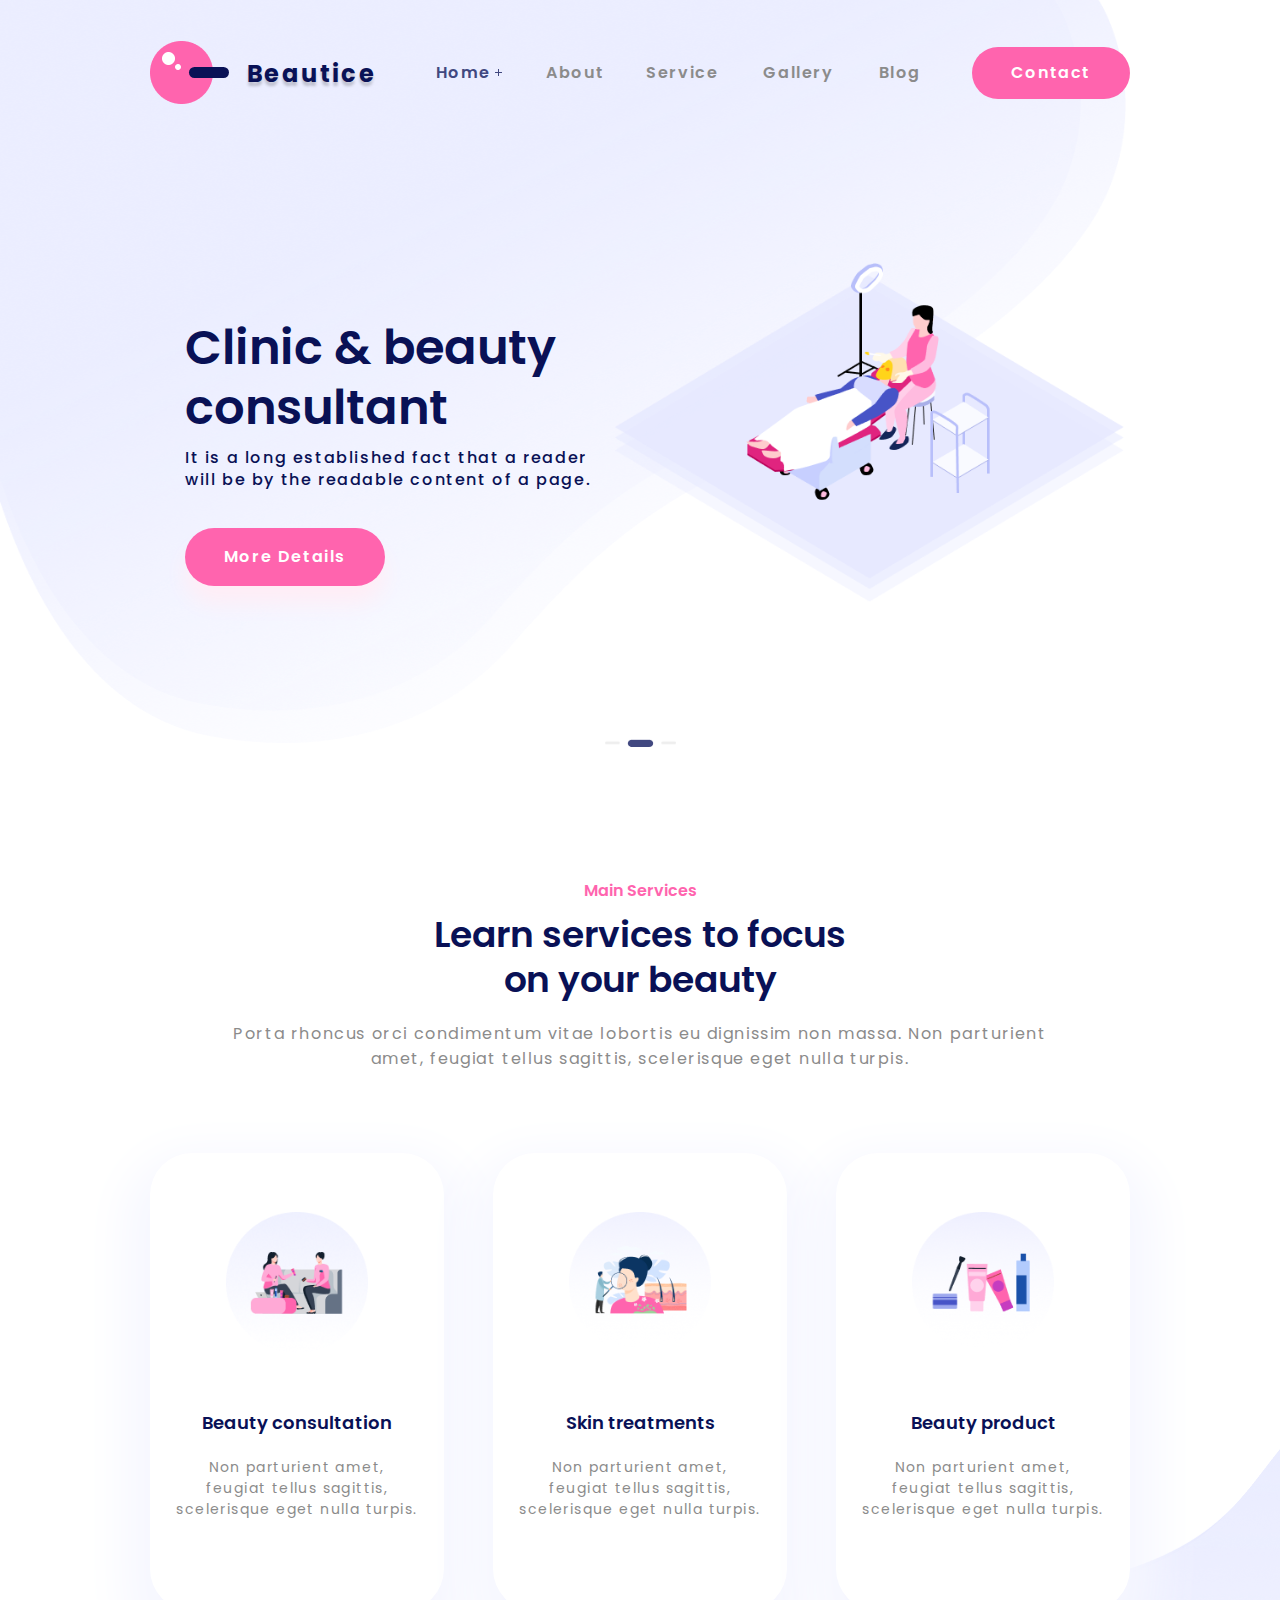
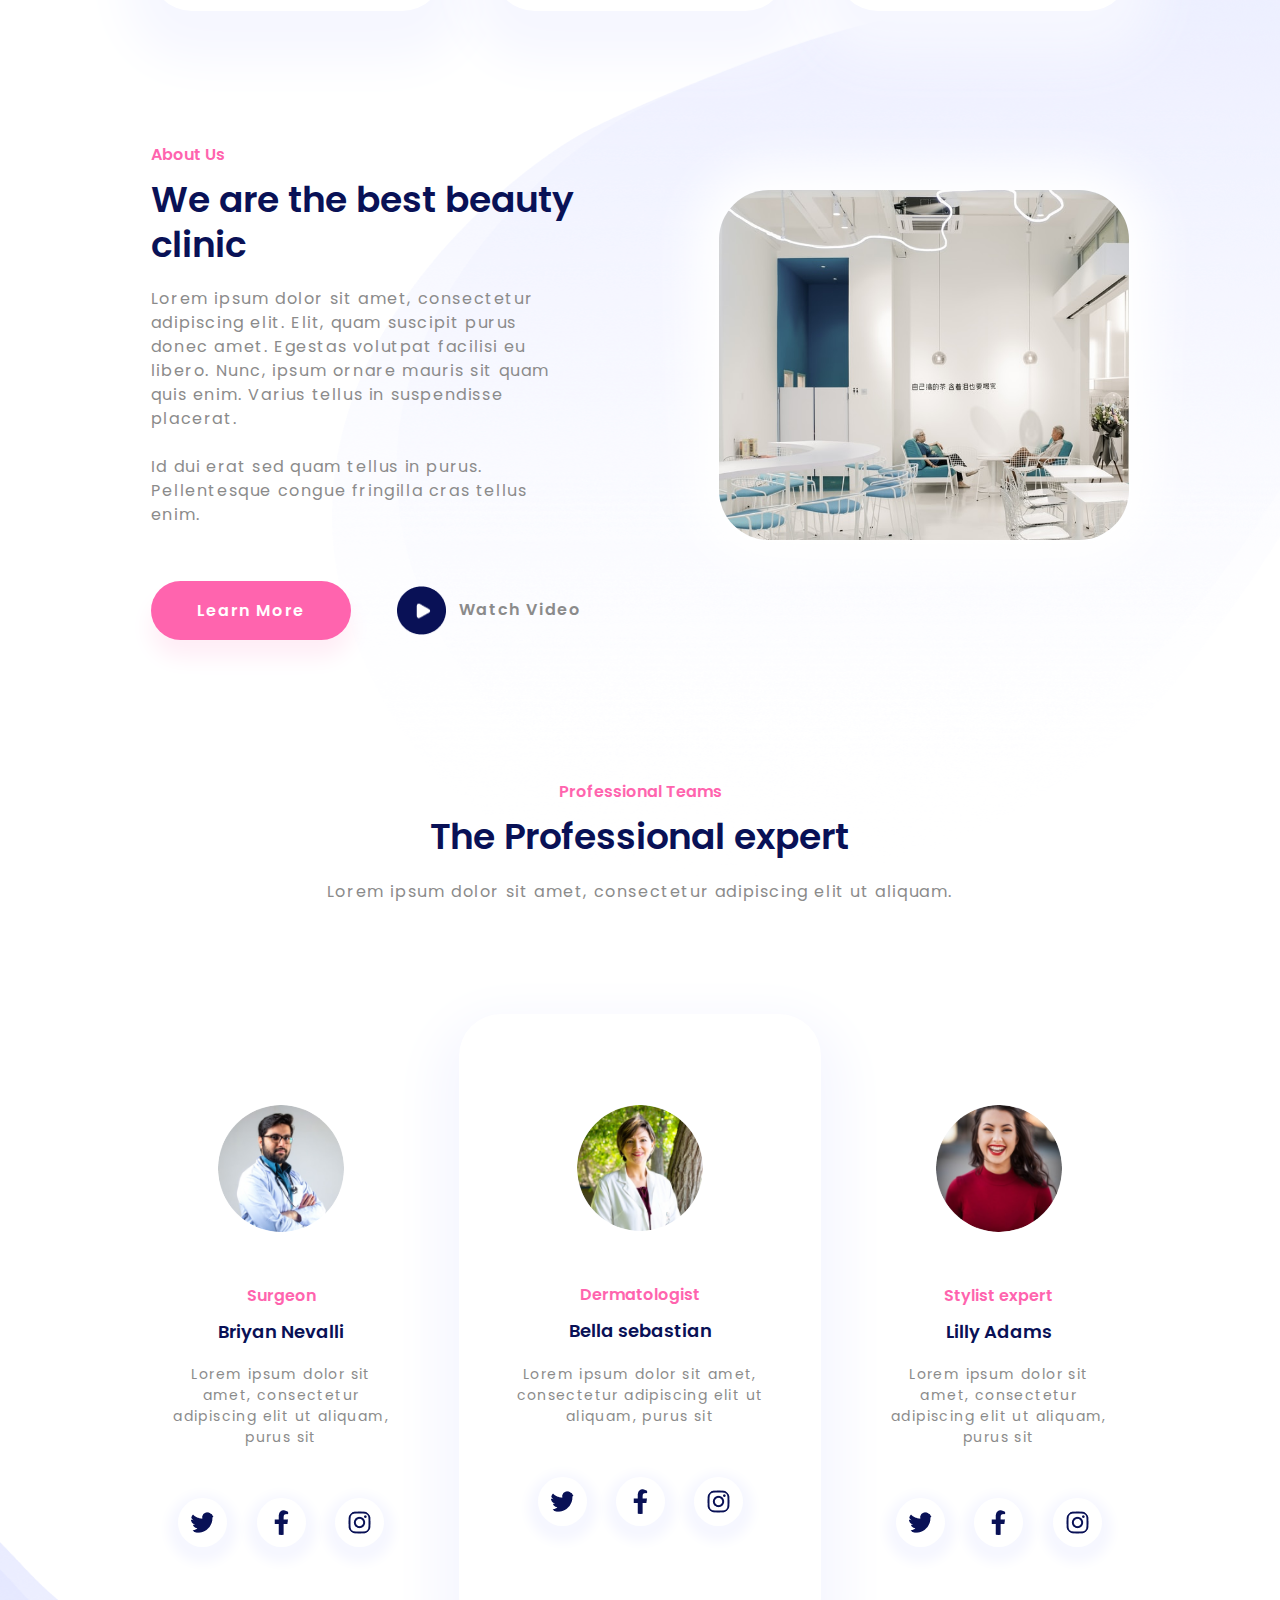
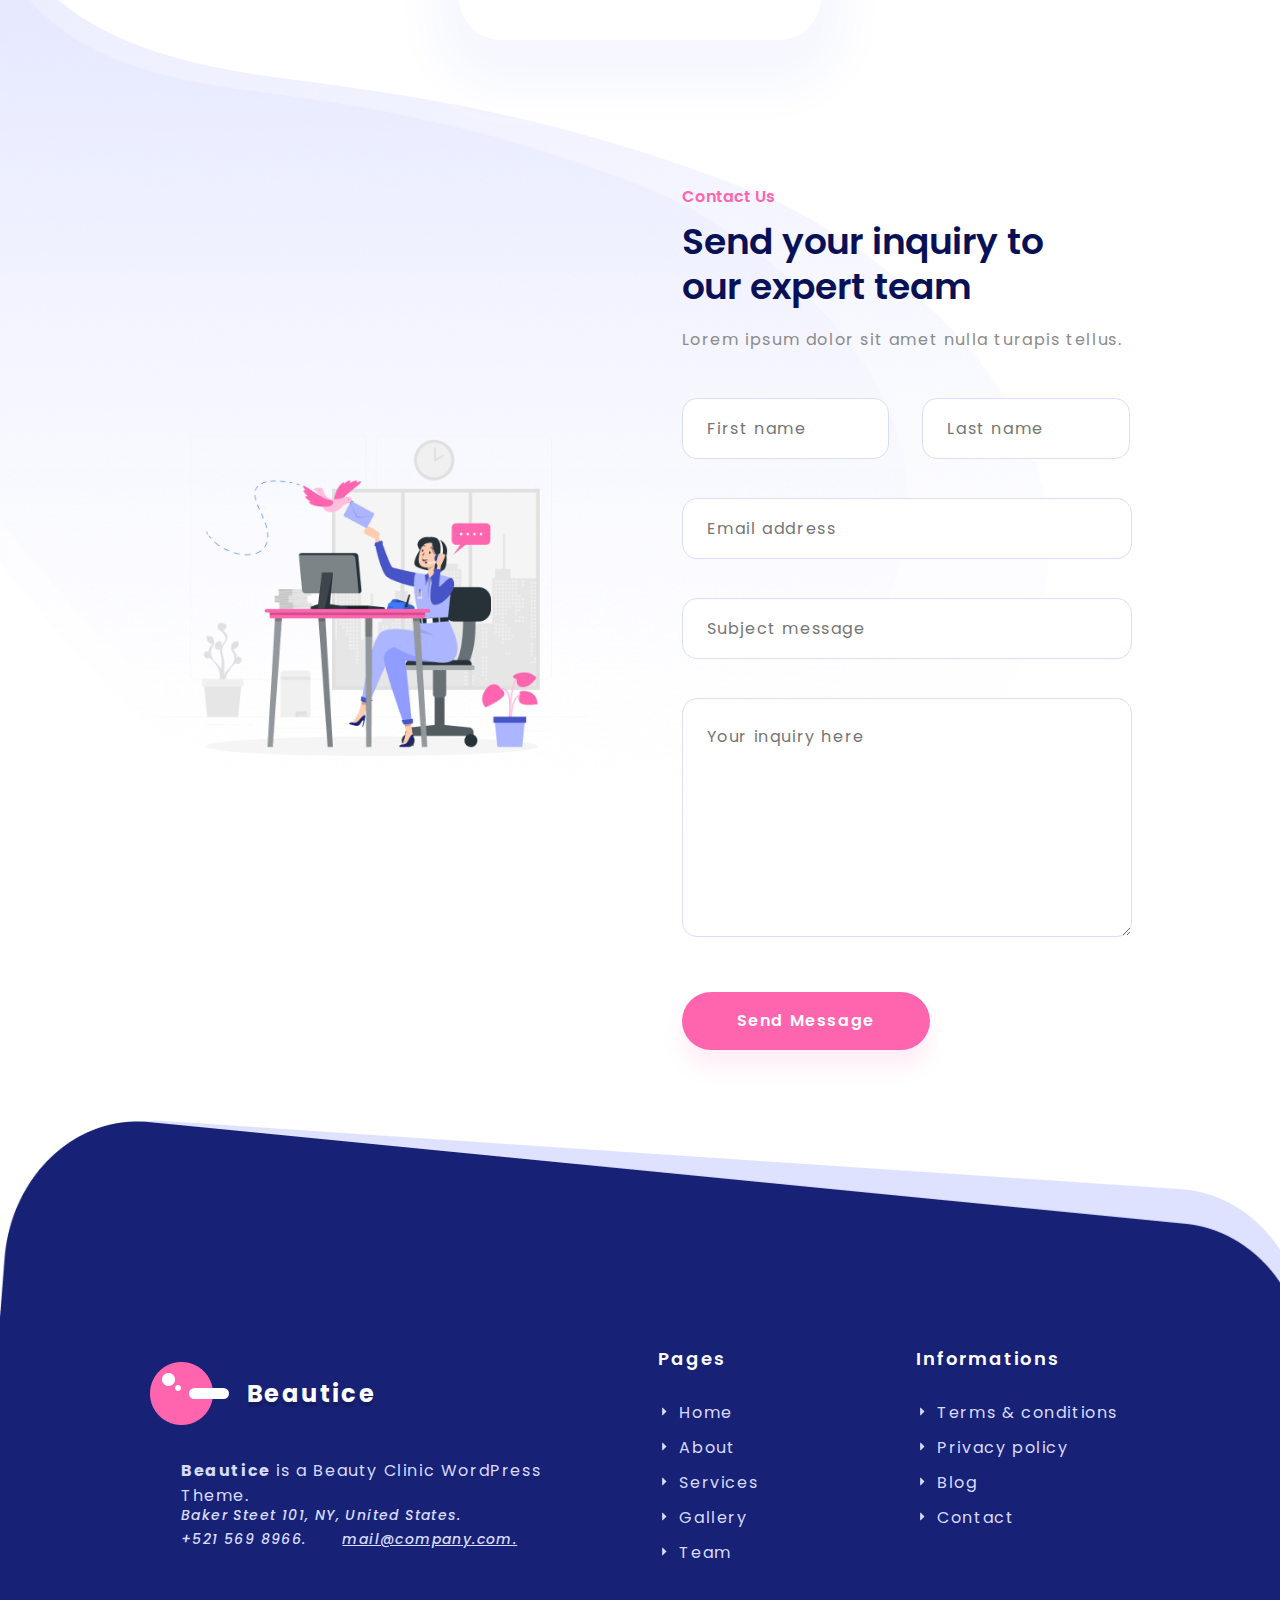
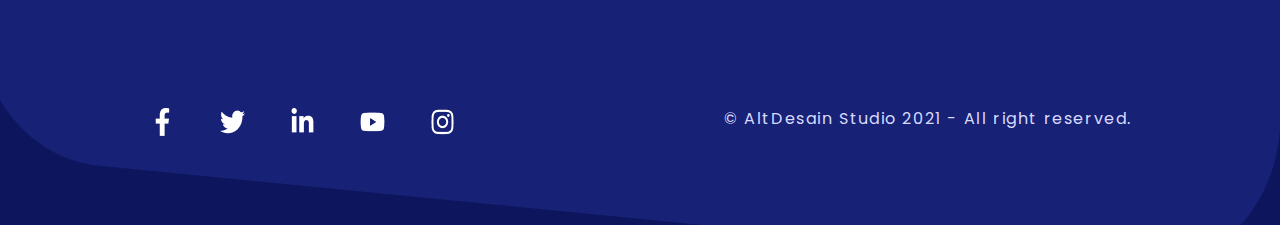
==== commit ca0772dd: "update ui" ====
--- a/index.html
+++ b/index.html
@@ -13,14 +13,30 @@
     <link rel="stylesheet" href="./assets/css/base.css" />
     <link rel="stylesheet" href="./assets/css/home1Style/index.css" />
     <script>
+      // handle show menu into header
       function handleShowMenuHeader() {
         var menu = document.getElementById("menu");
         menu.classList.toggle("active");
+        if (menu.classList.contains("active")) {
+          disableScroll();
+        } else {
+          enableScroll();
+        }
       }
+      // handle show btn to top when scroll
       window.onscroll = function () {
         scrollFunction();
       };
-
+      // handle disable scroll
+      function disableScroll() {
+        document.body.style.overflow = "hidden";
+        document.documentElement.style.overflow = "hidden";
+      }
+      // handle enable scroll
+      function enableScroll() {
+        document.body.style.overflow = "";
+        document.documentElement.style.overflow = "";
+      }
       function scrollFunction() {
         if (
           document.body.scrollTop > 640 ||
@@ -33,13 +49,6 @@
       }
 
       function scrollToTop() {
-        window.scrollTo({
-          top: 0,
-          behavior: "smooth",
-        });
-      }
-
-      function scrollToTopBtn() {
         window.scrollTo({
           top: 0,
           behavior: "smooth",
@@ -213,7 +222,7 @@
         </div>
         <img
           class="content-about-us__img"
-          src="./assets/img//unsplash_LRXYS0tSyGc.png"
+          src="./assets/img/aboutUsImg.jpg"
           alt="img"
         />
       </section>
@@ -227,7 +236,11 @@
         </div>
         <div class="professional-teams__cards">
           <div class="professional-teams__card tablet-styles mobile-styles">
-            <img src="./assets/img/unsplash_pTrhfmj2jDA.png" alt="avt" />
+            <img
+              class="card-img"
+              src="./assets/img/unsplash_pTrhfmj2jDA.png"
+              alt="avt"
+            />
             <p class="professional-teams__card-desc-top">Surgeon</p>
             <h4 class="professional-teams__card-name">Briyan Nevalli</h4>
             <p class="professional-teams__card-desc-bottom">
@@ -249,14 +262,22 @@
           <div
             class="professional-teams__card tablet-styles mobile-styles teams__card-center"
           >
-            <img src="./assets/img/unsplash_FVh_yqLR9eA.png" alt="avt" />
+            <img
+              class="card-center-img"
+              src="./assets/img/unsplash_FVh_yqLR9eA.png"
+              alt="avt"
+            />
             <p class="professional-teams__card-desc-top">Dermatologist</p>
             <h4 class="professional-teams__card-name">Bella sebastian</h4>
-            <p class="professional-teams__card-desc-bottom">
+            <p
+              class="professional-teams__card-desc-bottom card-center-desc-bottom"
+            >
               Lorem ipsum dolor sit amet, consectetur adipiscing elit ut
               aliquam, purus sit
             </p>
-            <div class="professional-teams__card-social-media">
+            <div
+              class="professional-teams__card-social-media card-center-social-media"
+            >
               <div class="social-media--item">
                 <img src="./assets/icons/twitter.png" alt="social" />
               </div>
@@ -269,7 +290,11 @@
             </div>
           </div>
           <div class="professional-teams__card tablet-styles mobile-styles">
-            <img src="./assets/img/unsplash_mEZ3PoFGs_k.png" alt="avt" />
+            <img
+              class="card-img"
+              src="./assets/img/unsplash_mEZ3PoFGs_k.png"
+              alt="avt"
+            />
             <p class="professional-teams__card-desc-top">Stylist expert</p>
             <h4 class="professional-teams__card-name">Lilly Adams</h4>
             <p class="professional-teams__card-desc-bottom">
--- a/assets/css/base.css
+++ b/assets/css/base.css
@@ -49,6 +49,10 @@
     border-color: transparent;
 }
 
+textarea {
+    resize: vertical;
+}
+
 textarea:focus,
 input:focus {
     outline: none;
@@ -67,11 +71,10 @@
 
 .input-style-default-size-M {
     border: 1px solid #D9DDFE;
-    width: 242.211px;
-    height: 61.579px;
+    width: 46%;
     background: var(--white-text-color);
     color: #C5C5C5;
-    min-width: 242.211px;
+    min-width: 100px;
     min-height: 61.579px;
     font-size: var(--font-size-16);
     font-style: normal;
@@ -84,7 +87,7 @@
 }
 
 .input-size-L {
-    width: 520px;
+    width: 100%;
     display: block;
     margin-bottom: 38.32px;
 }--- a/assets/css/home1Style/index.css
+++ b/assets/css/home1Style/index.css
@@ -2,27 +2,31 @@
 .header-container {
     padding: 0px 150px;
     margin: 0 auto;
+    margin-top: 41px;
+    margin-bottom: 159px;
+}
+
+.header__navigate-button-style-tablet {
+    display: none;
+
 }
 
 .bg-header {
-    width: 1266.422px;
+    width: 88%;
     height: 743px;
     flex-shrink: 0;
     position: absolute;
     z-index: -10;
     left: 0;
     top: 0;
-    background: url('../../img/Bubble\ 2.png') top left/1266.422px 743px no-repeat,
-        url('../../img/Bubble\ 2.png') top left/1212.945px 711.4px no-repeat;
+    background: url('../../img/Bubble\ 2.png') top left/100% 743px no-repeat,
+        url('../../img/Bubble\ 1.png') top left/96% 711.4px no-repeat;
 }
 
 .header {
-    /* padding: 0px 150px; */
-    margin-top: 41px;
     display: flex;
     align-items: center;
     justify-content: space-between;
-    margin-bottom: 159px;
 }
 
 /* logo  */
@@ -33,7 +37,6 @@
     width: 258px;
     height: 63px;
     flex-shrink: 0;
-    margin-right: 190px;
 }
 
 .header__logo-icon {
@@ -199,44 +202,46 @@
 
 /* slider */
 .slider-container {
-    padding: 0 60px;
+    max-width: 1440px;
+    width: 100%;
     margin: 0 auto;
+    margin-bottom: 136.35px;
+    padding: 0 150px;
 }
 
 .slider {
     width: 100%;
     display: flex;
-    align-items: center;
     justify-content: center;
-    /* margin: 0 auto; */
-    margin-bottom: 136.35px;
+    column-gap: 18px;
 }
 
 .slider__text {
-    margin-left: 188px;
-    margin-top: -16px;
+    width: 42%;
+    margin-left: 29px;
+    margin-top: 55px;
     color: var(--primary-text-color);
     font-style: normal;
     flex-shrink: 0;
-    margin-right: 22px;
 }
 
 .slider__text-title {
-    width: 430px;
-    height: 128px;
+    width: 100%;
+    height: auto;
     font-size: var(--font-size-48);
     font-weight: 600;
     line-height: 125%;
 }
 
 .slider__text-desc {
-    width: 474px;
-    height: 54px;
+    width: 100%;
+    height: auto;
     font-size: var(--font-size-16);
     font-weight: 500;
     line-height: 1.4;
     letter-spacing: 1.6px;
-    margin-bottom: 28px;
+    margin-top: 9px;
+    margin-bottom: 36px;
 }
 
 .slider__text-btn {
@@ -257,11 +262,10 @@
 
 .slider__img {
     display: flex;
-    width: 601.5px;
-    height: 397.5px;
+    width: 52%;
+    height: auto;
     justify-content: center;
     align-items: center;
-    margin-right: 153.5px;
     flex-shrink: 0;
 }
 
@@ -271,7 +275,7 @@
     height: 8.146px;
     flex-shrink: 0;
     margin: 0 auto;
-    margin-bottom: 131px;
+    margin-bottom: 134px;
 }
 
 .margin-btm {
@@ -279,14 +283,17 @@
 }
 
 .content {
+    max-width: 1440px;
     width: 100%;
     padding: 0px 150px;
     margin: 0 auto;
 }
 
 .core-services {
+    width: 100%;
     text-align: center;
     margin: 0 auto;
+    margin-bottom: 134.44px;
 }
 
 .core-services__top-desc {
@@ -298,11 +305,12 @@
 }
 
 .core-services__title {
-    width: 732px;
-    height: 97px;
+    width: 100%;
+    height: auto;
     flex-shrink: 0;
     color: var(--primary-text-color);
-    margin: 12px auto;
+    margin: 0 auto;
+    margin-top: 11px;
     font-size: var(--font-size-36);
     font-style: normal;
     font-weight: 600;
@@ -311,7 +319,9 @@
 }
 
 .core-services__bottom-desc {
-    height: 51px;
+    width: 90%;
+    margin: 0 auto;
+    height: auto;
     flex-shrink: 0;
     color: var(--secondary-text-color);
     margin-bottom: 82px;
@@ -320,20 +330,21 @@
     font-weight: 400;
     line-height: normal;
     letter-spacing: 1.6px;
+    margin-top: 19px;
 }
 
 .content-services-cards {
     display: flex;
-    max-width: 1140px;
-    column-gap: 56px;
+    width: 100%;
+    column-gap: 5%;
+    /* flex-wrap: wrap; */
     align-items: center;
     justify-content: center;
     margin: 0 auto;
-    margin-bottom: 134.44px;
 }
 
 .services-cards__item {
-    width: 343px;
+    width: 30%;
     height: 458px;
     flex-shrink: 0;
     border-radius: 42px;
@@ -344,13 +355,15 @@
 
 .services-cards__item img {
     margin-bottom: 52px;
-    width: 166px;
-    height: 166px;
+    width: 48%;
+    height: auto;
     flex-shrink: 0;
 }
 
 .services-cards__item-title {
-    height: 37px;
+    width: 80%;
+    margin: 0 auto;
+    height: auto;
     flex-shrink: 0;
     color: var(--primary-text-color);
     text-align: center;
@@ -362,9 +375,10 @@
 }
 
 .services-cards__item-desc {
-    width: 274px;
+    width: 82%;
     margin: 0 auto;
-    height: 80px;
+    height: auto;
+    margin-top: 22px;
     flex-shrink: 0;
     color: var(--secondary-text-color);
     font-size: var(--font-size-14);
@@ -390,12 +404,15 @@
 
 .content-about-us {
     display: flex;
+    width: 100%;
     justify-content: center;
+    column-gap: 8%;
     margin-bottom: 142.2px;
 }
 
 .content-about-us__text {
     flex-shrink: 0;
+    width: 50%;
 }
 
 .content-about-us__text-top-desc {
@@ -407,8 +424,8 @@
 }
 
 .content-about-us__text-title {
-    width: 664px;
-    height: 52px;
+    width: 100%;
+    height: auto;
     flex-shrink: 0;
     color: var(--primary-text-color);
     font-size: var(--font-size-36);
@@ -419,25 +436,28 @@
 }
 
 .content-about-us__text-bottom-desc {
-    width: 483px;
-    height: 196px;
+    width: 84%;
+    height: auto;
     flex-shrink: 0;
     color: var(--secondary-text-color);
     font-size: var(--font-size-16);
     font-style: normal;
     font-weight: 400;
-    line-height: normal;
+    line-height: 1.5;
     letter-spacing: 1.6px;
     display: flex;
     flex-direction: column;
     justify-content: space-between;
-    margin-bottom: 49px;
+    margin-top: 20px;
+    margin-bottom: 54px;
+    row-gap: 24px;
 }
 
 .content-about-us__img {
     margin-top: 44.56px;
-    width: 476px;
-    height: 350px;
+    width: 41.82%;
+    max-height: 350px;
+    object-fit: cover;
     border-radius: 50px;
     box-shadow: 0px 0px 50px 25px #FFF;
 }
@@ -490,13 +510,14 @@
 
 
 .content-professional-teams-container {
-    margin-bottom: 144px;
+    width: 100%;
+    margin-bottom: 147px;
 }
 
 .professional-teams__title-desc {
-    margin-bottom: 87px;
+    margin-bottom: 110px;
     text-align: center;
-
+    width: 100%;
 }
 
 .teams__title-desc--desc-top {
@@ -508,8 +529,9 @@
 }
 
 .teams__title-desc--title {
+    width: 86%;
     color: var(--primary-text-color);
-    height: 53px;
+    height: auto;
     flex-shrink: 0;
     font-size: var(--font-size-36);
     font-style: normal;
@@ -519,17 +541,21 @@
 }
 
 .teams__title-desc--desc-bottom {
-    height: 51px;
+    width: 86%;
+    height: auto;
+    margin: 0 auto;
     flex-shrink: 0;
     color: var(--secondary-text-color);
     font-size: var(--font-size-16);
     font-style: normal;
     font-weight: 400;
     line-height: normal;
+    margin-top: 20px;
     letter-spacing: 1.6px;
 }
 
 .professional-teams__cards {
+    width: 100%;
     display: flex;
     column-gap: 60px;
     justify-content: center;
@@ -537,26 +563,32 @@
 }
 
 .professional-teams__card {
-    min-width: 224px;
+    width: 24%;
     height: 626px;
     flex-shrink: 0;
     border-radius: 42px;
-    background: #FFF;
     padding-top: 91px;
     text-align: center;
 }
 
 .teams__card-center {
     box-shadow: 0px 25px 50px 25px #F6F7FF;
-    width: 424px;
+    width: 37%;
+    background: var(--white-text-color);
+}
+
+.card-img {
+    width: 53.88%;
+}
+
+.card-center-img {
+    width: 34.88%;
 }
 
 .professional-teams__card img {
-    width: 146px;
-    height: 146px;
+    height: auto;
     flex-shrink: 0;
     border-radius: 146px;
-    background: url(<path-to-image>), lightgray 50% / cover no-repeat, #C4C4C4;
     margin-bottom: 47px;
 }
 
@@ -570,20 +602,21 @@
 }
 
 .professional-teams__card-name {
-    height: 37px;
+    width: 100%;
+    height: auto;
     flex-shrink: 0;
     color: var(--primary-text-color);
     font-size: var(--font-size-18);
     font-style: normal;
     font-weight: 600;
     line-height: 125%;
-    margin-bottom: 6px;
+    margin-bottom: 21px;
 }
 
 .professional-teams__card-desc-bottom {
-    width: 270px;
+    width: 92%;
     margin: 0 auto;
-    height: 63px;
+    height: auto;
     flex-shrink: 0;
     color: var(--secondary-text-color);
     font-size: var(--font-size-14);
@@ -594,13 +627,20 @@
     margin-bottom: 50px;
 }
 
+.card-center-desc-bottom {
+    width: 74%;
+}
+
 .professional-teams__card-social-media {
     display: flex;
     align-items: center;
     justify-content: center;
-    column-gap: 34px;
-}
-
+    column-gap: 12.68%;
+}
+
+.card-center-social-media {
+    column-gap: 8%;
+}
 
 
 .social-media--item {
@@ -630,10 +670,10 @@
     z-index: -10;
     left: 0;
     top: 3169.08px;
-    width: 1024.533px;
+    width: 71%;
     height: 824.44px;
     background:
-        url('../../img/Bubble\ 1\ \(2\).png') top left/1024.533px 824.44px no-repeat;
+        url('../../img/Bubble\ 1\ \(2\).png') top left/100% 824.44px no-repeat;
 }
 
 .bg-contact-b2 {
@@ -641,10 +681,10 @@
     z-index: -10;
     left: 0;
     top: 3142px;
-    width: 1175.73px;
+    width: 82%;
     height: 929px;
     background:
-        url('../../img/Bubble\ 2\ \(2\).png') top left/1175.73px 929px no-repeat;
+        url('../../img/Bubble\ 2\ \(2\).png') top left/100% 929px no-repeat;
 }
 
 /* content-contact-us */
@@ -658,14 +698,15 @@
 }
 
 .content-contact__img {
-    width: 520px;
-    height: 614px;
+    width: 45.7%;
+    height: fit-content;
     flex-shrink: 0;
     margin-top: 159px;
 }
 
 .content-contact__form {
-    margin-left: 100px;
+    width: 46%;
+    margin-left: 8.8%;
 
 }
 
@@ -679,8 +720,8 @@
 }
 
 .content-contact__form-title {
-    width: 404px;
-    height: 97px;
+    width: 82%;
+    height: auto;
     flex-shrink: 0;
     color: var(--primary-text-color);
     font-size: var(--font-size-36);
@@ -688,12 +729,11 @@
     font-weight: 600;
     line-height: 125%;
     margin: 12px 0px;
-    /* 45px */
 }
 
 .content-contact__form-bottom-desc {
-    width: 497px;
-    height: 28px;
+    width: 100%;
+    height: auto;
     flex-shrink: 0;
     color: #8B8B8B;
     font-size: var(--font-size-16);
@@ -701,18 +741,20 @@
     font-weight: 400;
     line-height: normal;
     letter-spacing: 1.6px;
-    margin-bottom: 44px;
+    margin-bottom: 46px;
+    margin-top: 18px;
 }
 
 .form-name {
-    display: flex;
-    column-gap: 35.58px;
+    width: 100%;
+    display: flex;
+    column-gap: 7.4%;
     margin-bottom: 38.32px;
 }
 
 .input-textarea {
     display: block;
-    width: 520px;
+    width: 100%;
     height: 239.474px;
     padding-top: 25.32px;
     margin-bottom: 54.84px;
@@ -746,6 +788,12 @@
     padding-top: 225.34px;
     display: flex;
     justify-content: space-between;
+}
+
+.footer__logo {
+    width: 42%;
+    height: fit-content;
+    margin-bottom: 145px;
 }
 
 .bottom-bg {
@@ -776,8 +824,8 @@
 }
 
 .footer__logo-text {
+    width: 100%;
     padding-left: 31px;
-    margin-bottom: 145px;
 }
 
 .footer-contact {
@@ -814,7 +862,8 @@
 }
 
 .footer__logo-desc-bottom {
-    height: 23px;
+    width: 100%;
+    height: auto;
     color: #D7DBFF;
     font-size: var(--font-size-14);
     font-weight: 500;
@@ -822,7 +871,8 @@
     letter-spacing: 1.4px;
     display: flex;
     align-items: center;
-    column-gap: 42px;
+    flex-wrap: wrap;
+    column-gap: 9.4%;
 }
 
 .footer__logo-desc-bottom em:nth-child(2) {
@@ -859,8 +909,9 @@
 }
 
 .footer__pages {
-    margin-left: -20px;
-    flex-shrink: 0;
+    margin-left: -32px;
+    flex-shrink: 0;
+    height: fit-content;
 }
 
 
@@ -889,10 +940,6 @@
     margin-bottom: 11px;
 }
 
-/* 
-.footer__pages-item:last-child {
-    margin-bottom: 140.05px;
-} */
 
 .footer__pages-item a {
     color: #D7DBFF;
@@ -908,6 +955,7 @@
 
 .footer__infor {
     flex-shrink: 0;
+    height: fit-content;
     margin-right: 12px;
 }
 
@@ -943,12 +991,127 @@
 
 }
 
-.header__navigate-button-style-tablet {
-    display: none;
-
-}
-
-@media(max-width:1439px) {
+@media(max-width:1264px) {
+    .header__navigate-button-style-tablet {
+        display: block;
+        z-index: 100;
+    }
+
+    .header__navigate-button-style-tablet svg {
+        color: var(--pink-text-color);
+        width: 44px;
+
+    }
+
+    #menu {
+        position: absolute;
+        display: none;
+        width: 100%;
+        height: 100%;
+    }
+
+    .header__navigate-menu {
+        width: 100%;
+        margin: 0;
+        flex-direction: column;
+    }
+
+    .navigate-styles-tablet {
+        position: fixed;
+        top: 140px;
+        right: 0;
+        margin: 0;
+        width: 100%;
+        display: flex;
+        flex-direction: column;
+        justify-content: flex-start;
+        align-items: flex-start;
+        background-color: var(--white-text-color);
+        transition: 0.5s;
+        /* animation: translateX-menu 0.3s forwards; */
+        z-index: 10;
+    }
+
+
+    .header__navigate-button {
+        background-color: transparent;
+        color: var(--pink-text-color);
+        padding: 19px 0;
+        padding-left: 38px;
+        width: 100%;
+        height: auto;
+        text-align: left;
+    }
+
+    .header__navigate-menu-item {
+        margin: 0 !important;
+        height: auto;
+        width: 100%;
+    }
+
+    .header__navigate-menu-item:hover {
+        background-color: #e2e4f5;
+    }
+
+    .header__navigate-menu li a {
+        padding: 20px 0;
+        padding-left: 38px;
+        display: block;
+        text-align: left;
+        width: 100%;
+    }
+
+    .overlay {
+        display: none;
+        position: fixed;
+        top: 150px;
+        bottom: 0;
+        left: 0;
+        right: 0;
+        width: 100%;
+        height: 100%;
+        background-color: #000;
+        opacity: 0.70;
+        z-index: 1;
+    }
+
+    #menu.active {
+        /* display: flex; */
+
+        display: block;
+        /* transform: translateX(0); */
+        /* animation: slideLeft 0.3s forwards; */
+    }
+
+    #menu.active .overlay {
+        display: block;
+    }
+
+    .drop-down-menu__header {
+        left: 0;
+        position: relative;
+        top: 0;
+        width: 100%;
+    }
+
+    .drop-down-menu__header ul>li {
+        background-color: var(--white-text-color)
+    }
+
+    .drop-down-menu__header ul>li a {
+        padding: 20px 40px;
+    }
+
+    .content-about-us__text-bottom-desc {
+        width: 100%;
+    }
+
+    .content-contact__form-title {
+        width: 100%;
+    }
+}
+
+@media(max-width:1024px) {
     .header-container {
         padding: 41px 16px 80px 16px;
     }
@@ -964,7 +1127,7 @@
 
     .header__navigate-button-style-tablet {
         display: block;
-        padding: 2px 10px;
+        z-index: 100;
     }
 
     .header__navigate-button-style-tablet svg {
@@ -973,12 +1136,7 @@
 
     }
 
-    .footer,
-    .content,
-    .slider-container {
-        padding: 0 16px;
-        width: 100%;
-    }
+
 
     #menu {
         position: absolute;
@@ -994,28 +1152,20 @@
     }
 
     .navigate-styles-tablet {
+        position: fixed;
+        top: 140px;
+        right: 0;
         margin: 0;
-        max-width: 32%;
         width: 100%;
         display: flex;
         flex-direction: column;
-        position: absolute;
-        top: 100%;
-        right: -16px;
-        border-top-left-radius: 16px;
-        border-bottom-left-radius: 16px;
-        box-shadow: 0px 5px 18px 6px #F6F7FF;
-        background-color: var(--white-text-color);
+        justify-content: flex-start;
+        background-color: #c4c0c0;
         transition: 0.5s;
         /* animation: translateX-menu 0.3s forwards; */
         z-index: 10;
     }
 
-    .header__navigate-button {
-        margin: 12px;
-        width: 80%;
-    }
-
     .header__navigate-menu-item {
         margin: 0 !important;
         height: auto;
@@ -1027,22 +1177,23 @@
     }
 
     .header__navigate-menu li a {
-        padding: 20px 18px;
+        padding: 20px 0;
+        padding-left: 28px;
         display: block;
-        text-align: center;
+        text-align: left;
         width: 100%;
     }
 
     .overlay {
         display: none;
         position: fixed;
-        top: 0;
+        top: 150px;
         bottom: 0;
         left: 0;
         right: 0;
         width: 100%;
         height: 100%;
-        background-color: rgba(0, 0, 0, 0.14);
+        background-color: rgba(0, 0, 0, 0.58);
         z-index: 1;
     }
 
@@ -1132,7 +1283,7 @@
 
     .content-contact__form {
         margin: 0 auto;
-        width: 90%;
+        width: 80%;
     }
 
     .content-contact__form-title {
@@ -1168,6 +1319,7 @@
     }
 }
 
+/* UI mobile */
 @media (max-width: 739px) {
     :root {
         --font-size-48: 26px;
@@ -1178,6 +1330,11 @@
         --font-size-14: 10px;
     }
 
+    .header-container {
+        margin-top: 0;
+        margin-bottom: 0;
+    }
+
     .header {
         padding: 0;
     }
@@ -1186,19 +1343,39 @@
         margin-right: 0px;
     }
 
+    /* .drop-down-menu__header {
+        left: -100%;
+        top: 0;
+        width: 100%;
+    } */
+    .navigate-styles-tablet {
+        background-color: var(--white-text-color);
+    }
+
+    .drop-down-menu__header ul>li {
+        background-color: var(--white-text-color);
+        width: 100%;
+        text-align: center;
+    }
+
+    .header__navigate-button {
+        padding-left: 28px;
+    }
+
     .drop-down-menu__header {
         left: 0;
-        right: 0%;
-    }
-
-    .drop-down-menu__header ul>li {
-        background-color: var(--white-text-color);
-        width: 100%;
-        text-align: center;
+        position: relative;
+        top: 0;
+        width: 100%;
+    }
+
+    .slider-container {
+        padding: 0 16px;
+        margin-bottom: 40px;
     }
 
     .slider {
-        margin-bottom: 40px;
+        width: 100%;
     }
 
     .slide__button {
@@ -1206,6 +1383,7 @@
     }
 
     .slider__text {
+        width: 100%;
         margin: 0;
         margin: 0 auto;
         margin-top: 20px;
@@ -1235,6 +1413,16 @@
         border-color: transparent;
     }
 
+    .content {
+        width: 100%;
+        padding: 0px 16px;
+    }
+
+    .core-services {
+        width: 100%;
+        margin-bottom: 40px;
+    }
+
     .services-cards__item {
         margin-bottom: 36px;
         width: 80%;
@@ -1250,6 +1438,7 @@
     .core-services__title {
         max-width: 400px;
         width: 80%;
+        margin: 14px auto;
         height: auto;
     }
 
@@ -1270,7 +1459,7 @@
 
     .content-about-us__text {
         margin: 0 auto;
-        margin-top: 20px;
+        margin-top: 0;
         text-align: center;
     }
 
@@ -1287,6 +1476,7 @@
     .content-about-us__text-bottom-desc {
         text-align: center;
         width: 88%;
+        margin: 14px auto;
         height: auto;
     }
 
@@ -1338,6 +1528,7 @@
 
     .mobile-styles {
         width: 80%;
+        background-color: var(--white-text-color);
         box-shadow: 0px 25px 50px 25px #F6F7FF;
         height: auto;
         padding-bottom: 26px;
@@ -1434,12 +1625,14 @@
 
     .footer {
         flex-direction: column;
+        padding: 0 16px;
         margin-top: 20px;
         padding-top: 40px;
+        width: 100%;
         height: 0;
         min-height: 470px;
         justify-content: unset;
-        align-items: center;
+        align-items: flex-start;
     }
 
     .footer__pages-title {
@@ -1453,8 +1646,10 @@
     }
 
     .footer__pages-item {
-        min-width: 80px;
+        min-width: 0;
         margin-bottom: 0px;
+        display: flex;
+        align-items: center;
     }
 
     .footer-social-icons {
@@ -1463,25 +1658,23 @@
 
     .footer__logo-text {
         margin-top: 18px;
-        width: 80%;
+        width: 100%;
         display: inline-block;
         margin-bottom: 0;
         padding-left: 0px;
         position: relative;
-        text-align: center;
+        text-align: left;
     }
 
     .footer__logo-desc-bottom {
         text-align: center;
-        justify-content: center;
-    }
-
+    }
+
+    .footer__infor,
     .footer__pages {
+        width: 100%;
         margin: 0;
-    }
-
-    .footer__infor {
-        margin: 0;
+        margin-top: 1%;
     }
 
     .footer__copyright {
@@ -1507,6 +1700,9 @@
     .footer__pages ul,
     .footer__infor ul {
         display: flex;
+        flex: 1;
+        flex-shrink: 0;
+        column-gap: 4%;
         flex-wrap: wrap;
     }
 
@@ -1516,7 +1712,7 @@
         padding: 0;
         margin: 0 auto;
         margin-bottom: 60px;
-        margin: 8px 0px;
+        margin: 9px 0px;
         width: 100%;
         height: auto;
     }
@@ -1524,12 +1720,12 @@
     .footer__logo {
         margin: 0;
         padding: 0;
-        max-width: 100%;
+        width: 100%;
         height: auto;
         margin-left: 0;
         display: flex;
         flex-direction: column;
-        align-items: center;
+        align-items: flex-start;
     }
 
     .bottom-bg {
@@ -1555,13 +1751,17 @@
     }
 }
 
-
-@media(min-width: 740px) and (max-width: 1439px) {
-
-
-
+/* UI tablet */
+@media(min-width: 740px) and (max-width: 1024px) {
     .header__logo {
         margin: 0;
+    }
+
+    .footer,
+    .content,
+    .slider-container {
+        padding: 0 16px;
+        width: 100%;
     }
 
     @keyframes slideLeft {
@@ -1584,21 +1784,43 @@
         }
     }
 
-    .drop-down-menu__header {
-        left: -100%;
-        top: 0;
-        width: 100%;
-    }
+
 
     .drop-down-menu__header ul>li {
         background-color: var(--white-text-color)
     }
 
     .drop-down-menu__header ul>li a {
-        padding: 20px 18px;
-    }
-
-    .slider {
+        padding: 20px 40px;
+    }
+
+    .navigate-styles-tablet {
+        position: fixed;
+        top: 140px;
+        right: 0;
+        margin: 0;
+        width: 100%;
+        display: flex;
+        flex-direction: column;
+        justify-content: flex-start;
+        align-items: flex-start;
+        background-color: var(--white-text-color);
+        transition: 0.5s;
+        /* animation: translateX-menu 0.3s forwards; */
+        z-index: 10;
+    }
+
+    .header__navigate-menu li a {
+        padding: 20px 0;
+        padding-left: 38px;
+        display: block;
+        text-align: left;
+        font-size: var(--font-size-18);
+        width: 100%;
+    }
+
+
+    .slider-container {
         margin-bottom: 60px;
     }
 
@@ -1644,7 +1866,12 @@
 
     .services-cards__item {
         width: 80%;
+        height: auto;
         margin-bottom: 36px;
+    }
+
+    .services-cards__item-desc {
+        margin-bottom: 50px;
     }
 
     .core-services__title {
@@ -1665,6 +1892,10 @@
         margin: 12px auto;
     }
 
+    .content-about-us__img {
+        width: 78%;
+        height: fit-content;
+    }
 
 
 
@@ -1690,8 +1921,11 @@
     }
 
     .tablet-styles {
+        background-color: var(--white-text-color);
         box-shadow: 0px 25px 50px 25px #F6F7FF;
         width: 80%;
+        height: auto;
+        padding-bottom: 10%;
     }
 
 
